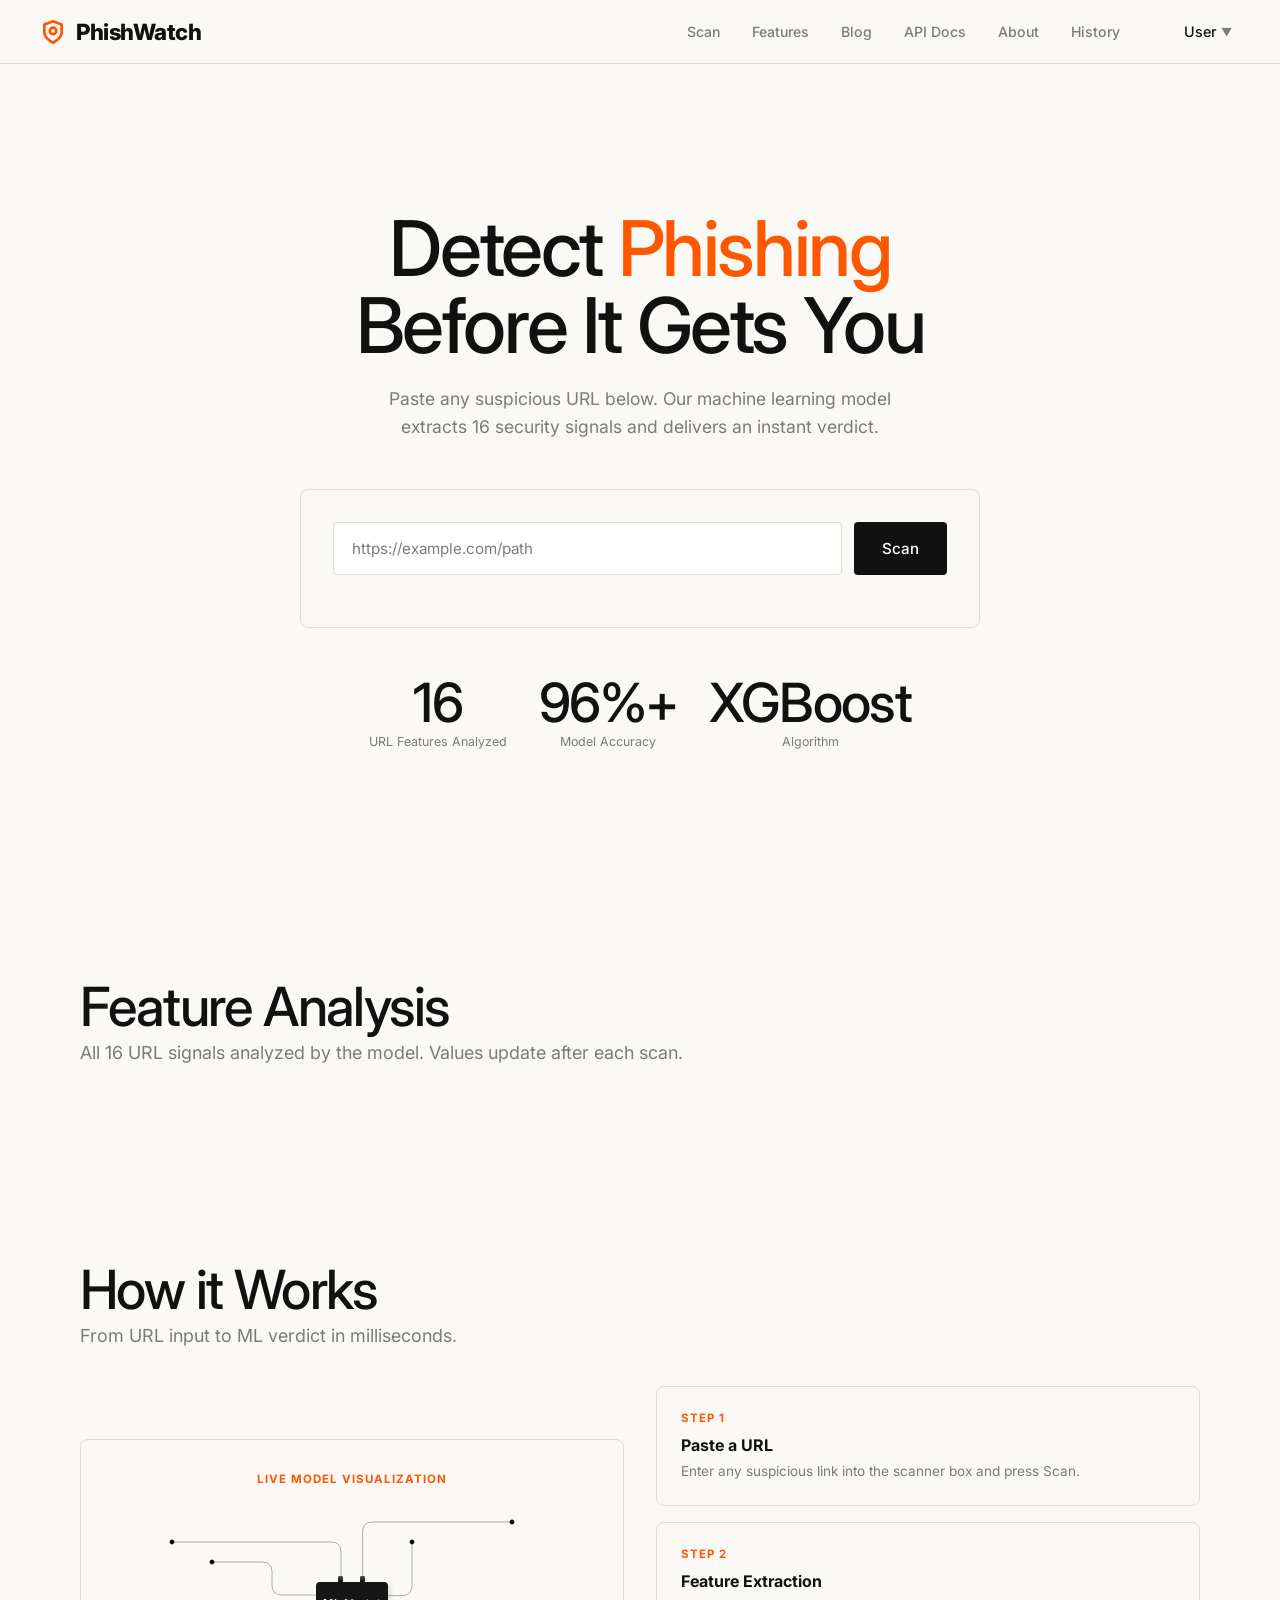
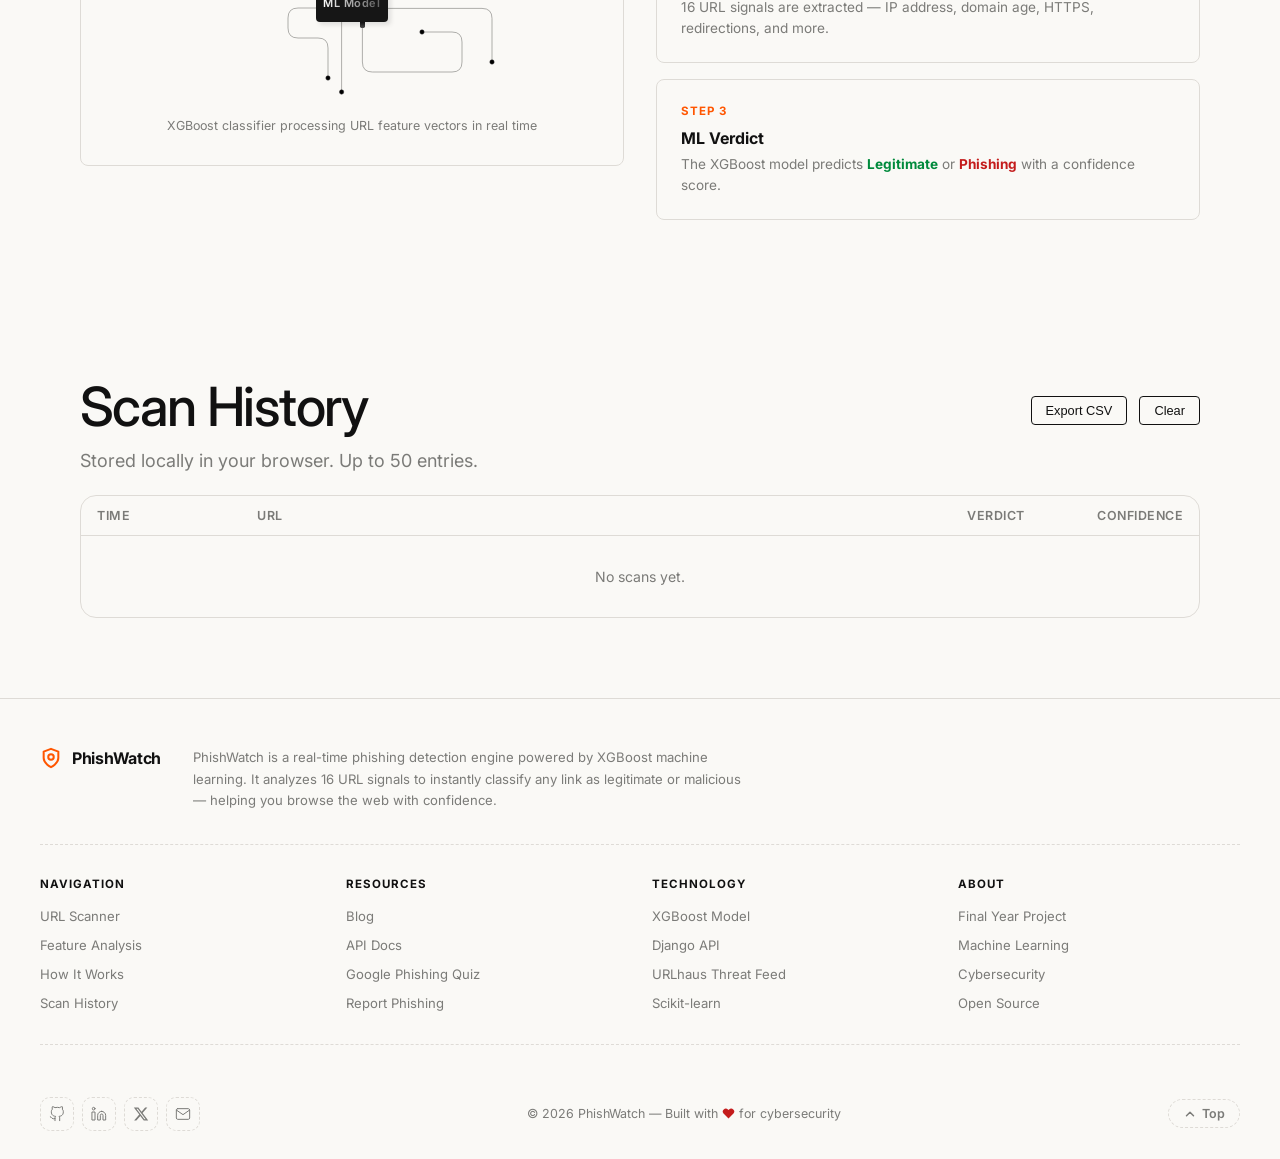
==== Project_Webapp/phisbusterv2/index.html @ c9928172 "feat: implement dynamic user profile with initials avatar" ====
<!DOCTYPE html>
<html lang="en">

<head>
  <meta charset="utf-8">
  <meta name="viewport" content="width=device-width, initial-scale=1.0">
  <title>PhishWatch — AI-Powered Phishing URL Detector</title>
  <meta name="description"
    content="PhishWatch uses XGBoost machine learning to detect phishing URLs in real time. Paste any URL and get an instant safety verdict.">
  <link rel="icon" href="images/logo.jpeg">
  <link href="assets/css/custom.css" rel="stylesheet">
  <style>
    /* Toast Container (Top Right) */
    #toast-container {
      position: fixed;
      top: 20px;
      right: 20px;
      z-index: 9999;
      display: flex;
      flex-direction: column;
      gap: 10px;
    }

    /* Toast Styling */
    .pw-toast {
      background: var(--bg-card, #121212);
      color: #fff;
      padding: 14px 20px;
      border-radius: 6px;
      font-family: 'Inter', sans-serif;
      font-size: 0.9rem;
      font-weight: 500;
      box-shadow: 0 4px 12px rgba(0, 0, 0, 0.5);
      border-left: 4px solid #fff;
      opacity: 0;
      transform: translateX(100%);
      animation: slideIn 0.3s forwards;
      display: flex;
      align-items: center;
      justify-content: space-between;
      min-width: 250px;
    }

    /* Variants */
    .pw-toast.error {
      border-left-color: #ff4757;
    }

    .pw-toast.success {
      border-left-color: #2ed573;
    }

    .pw-toast.warning {
      border-left-color: #ffa502;
    }

    /* Animations */
    @keyframes slideIn {
      to {
        opacity: 1;
        transform: translateX(0);
      }
    }

    @keyframes fadeOut {
      to {
        opacity: 0;
        transform: translateX(100%);
      }
    }
  </style>
</head>

<body>


  <!-- ── Header ──────────────────────────────────────────────────────── -->
  <header class="pw-header">
    <a href="index.html" class="pw-logo">
      <svg xmlns="http://www.w3.org/2000/svg" width="26" height="26" viewBox="0 0 24 24" fill="none"
        stroke="var(--accent-cyan)" stroke-width="2.5" stroke-linecap="round" stroke-linejoin="round"
        style="margin-right: 10px;">
        <path d="M12 22s8-4 8-10V5l-8-3-8 3v7c0 6 8 10 8 10z"></path>
        <circle cx="12" cy="11" r="3"></circle>
      </svg>
      PhishWatch
    </a>
    <nav class="pw-nav">
      <a href="#scanner">Scan</a>
      <a href="#features">Features</a>
      <a href="blogs.html">Blog</a>
      <a href="api.html">API Docs</a>
      <a href="#about">About</a>
      <a href="#history">History</a>
      <div class="pw-profile-dropdown" id="profileDropdownBtn">
        <img id="navAvatar" src="" alt="Avatar" style="display:none; width:36px; height:36px; border-radius:50%; object-fit:cover;">
        <span id="navName" style="font-weight: 500; font-size: 0.9rem; margin-left:8px; color: var(--text-primary);">User</span>
        <span style="font-size: 0.7rem; margin-left: 4px; color: var(--text-muted);">▼</span>
        <div class="pw-dropdown-menu" id="dropdownMenu">
          <a href="#" id="menuProfile">👤 Profile</a>
          <a href="#" onclick="logout()" style="color: var(--error);">🚪 Logout</a>
        </div>
      </div>
    </nav>
  </header>

  <!-- ── Hero ────────────────────────────────────────────────────────── -->
  <section class="pw-hero" id="scanner">
    <div class="pw-hero-glow"></div>

    <h1>Detect <span style="color: var(--accent-cyan);">Phishing</span><br>Before It Gets You</h1>
    <p>Paste any suspicious URL below. Our machine learning model extracts 16 security signals and delivers an instant
      verdict.</p>

    <!-- Scanner Card -->
    <div class="pw-scanner">
      <div class="pw-input-wrap">
        <input type="text" id="urlInput" class="pw-input" placeholder="https://example.com/path" autocomplete="off"
          spellcheck="false">
        <button id="scanBtn" class="pw-btn-scan" onclick="predictURL()">
          <span id="scanBtnText">Scan</span>
          <span class="pw-spinner" id="spinner"></span>
        </button>
      </div>
      <button class="pw-btn-reset" id="resetBtn" onclick="resetPage()">Scan another URL</button>

      <!-- Verdict -->
      <div class="pw-verdict-card" id="verdictCard">
        <div class="pw-verdict-header">
          <div>
            <div class="pw-verdict-label" id="verdictLabel"></div>
            <div class="pw-verdict-sub" id="verdictSub"></div>
          </div>
        </div>
        <div class="pw-conf-wrap">
          <div class="pw-conf-label">
            <span>Model Confidence</span>
            <span id="confPct">—</span>
          </div>
          <div class="pw-conf-bar">
            <div class="pw-conf-fill" id="confFill"></div>
          </div>
        </div>

        <!-- Action Buttons -->
        <div style="margin-top: 16px; display: flex; gap: 8px;">
          <button onclick="reportFalsePositive()"
            style="flex:1; padding: 10px; font-size: 0.85rem; border-radius: 4px; border: 1px solid var(--border); background: transparent; cursor: pointer; color: var(--text-primary); font-weight: 600; font-family: 'Inter', sans-serif;">Report
            False Positive</button>
        </div>
      </div>
      
      <!-- Loading / Error Cards -->
      <div class="pw-verdict-card" id="loadingCard" style="display:none; padding: 32px; text-align: center; background: var(--bg-card); border: 1px solid var(--border); border-radius: 8px;">
        <span class="pw-spinner" style="display:inline-block; border-color: var(--accent-cyan); border-bottom-color: transparent; width: 24px; height: 24px; margin-right: 12px; vertical-align: middle;"></span> 
        <span style="color: var(--text-primary); font-weight: 600; font-size: 1.1rem; vertical-align: middle;">Analyzing URL...</span>
      </div>
      <div class="pw-verdict-card" id="errorCard" style="display:none; padding: 24px; background: rgba(255, 60, 60, 0.05); border: 1px solid var(--error); border-radius: 8px; color: var(--error);">
        <h3 style="margin-top:0; font-size: 1.1rem; margin-bottom: 8px;">Error</h3>
        <div id="errorText" style="font-size: 0.95rem;"></div>
      </div>
      
      <!-- WHOIS Panel -->
      <div id="whoisSkeleton" style="display:none; padding: 24px; text-align: center; color: var(--text-muted); background: var(--bg-card); border: 1px solid var(--border); border-radius: 8px; margin-top: 16px;">
        <span class="pw-spinner" style="display:inline-block; border-color: var(--text-muted); border-bottom-color: transparent; width: 16px; height: 16px; margin-right: 8px;"></span> Loading domain intelligence...
      </div>
      <div id="whoisCard" style="display:none; margin-top: 16px; padding: 24px; background: var(--bg-card); border: 1px solid var(--border); border-radius: 8px; text-align: left;">
        <h3 style="margin-top: 0; margin-bottom: 16px; font-size: 1.1rem; color: var(--text-primary);">Domain Intelligence</h3>
        <div style="display: flex; flex-direction: column; gap: 8px; font-size: 0.9rem; color: var(--text-muted);">
          <div>🗓 Registered: <span id="whoisCreated" style="color: var(--text-primary);"></span></div>
          <div>⏳ Expires: <span id="whoisExpires" style="color: var(--text-primary);"></span></div>
          <div>🏢 Registrar: <span id="whoisRegistrar" style="color: var(--text-primary);"></span></div>
          <div>🌍 Country: <span id="whoisCountry" style="color: var(--text-primary);"></span></div>
          <div style="display: flex; align-items: center; gap: 8px;">📅 Domain Age: <span id="whoisAge" style="color: var(--text-primary);"></span> 
            <span id="whoisBadge" style="padding: 2px 6px; border-radius: 4px; font-size: 0.75rem; font-weight: 600;"></span>
          </div>
        </div>
      </div>

      <!-- Screenshot Panel -->
      <div id="screenshotSkeleton" style="display:none; padding: 24px; text-align: center; color: var(--text-muted); background: var(--bg-card); border: 1px solid var(--border); border-radius: 8px; margin-top: 16px;">
        <span class="pw-spinner" style="display:inline-block; border-color: var(--text-muted); border-bottom-color: transparent; width: 16px; height: 16px; margin-right: 8px;"></span> Loading site preview...
      </div>
      <div id="screenshotCard" style="display:none; margin-top: 16px; padding: 24px; background: var(--bg-card); border: 1px solid var(--border); border-radius: 8px; text-align: center;">
        <h3 style="margin-top: 0; margin-bottom: 16px; font-size: 1.1rem; color: var(--text-primary); text-align: left;">Site Preview (Safe Sandbox)</h3>
        <img id="screenshotImg" src="" style="max-width: 100%; border-radius: 8px; border: 1px solid var(--border); display: block; margin: 0 auto;">
        <div style="font-size: 0.75rem; color: var(--text-muted); margin-top: 12px;">⚠ Preview rendered safely. No connection was made from your browser.</div>
      </div>
    </div>

    <!-- Stats -->
    <div class="pw-stats">
      <div class="pw-stat">
        <div class="pw-stat-num">16</div>
        <div class="pw-stat-lbl">URL Features Analyzed</div>
      </div>
      <div class="pw-stat">
        <div class="pw-stat-num" id="statAcc">96%+</div>
        <div class="pw-stat-lbl">Model Accuracy</div>
      </div>
      <div class="pw-stat">
        <div class="pw-stat-num">XGBoost</div>
        <div class="pw-stat-lbl">Algorithm</div>
      </div>
    </div>
  </section>

  <!-- ── Features Grid ────────────────────────────────────────────────── -->
  <section class="pw-section" id="features">
    <div class="pw-section-title">Feature Analysis</div>
    <div class="pw-section-sub">All 16 URL signals analyzed by the model. Values update after each scan.</div>
    <div class="pw-feature-grid" id="featureGrid">
      <!-- Rendered by JS -->
    </div>
  </section>

  <!-- ── How It Works ───────────────────────────────────────────────── -->
  <section class="pw-section" id="about">
    <div class="pw-section-title">How it Works</div>
    <div class="pw-section-sub">From URL input to ML verdict in milliseconds.</div>

    <div class="pw-how-grid"
      style="margin-top: 24px; display: grid; grid-template-columns: 1fr 1fr; gap: 32px; align-items: center;">

      <!-- Left: Animated ML Model SVG -->
      <div
        style="background: var(--bg-card); border: 1px solid var(--border); border-radius: 8px; padding: 32px; display: flex; flex-direction: column; align-items: center; gap: 16px;">
        <div
          style="font-size: 0.72rem; font-weight: 700; color: var(--accent-cyan); text-transform: uppercase; letter-spacing: 1px;">
          Live Model Visualization</div>
        <svg width="100%" height="100%" viewBox="0 0 200 100" style="color: #7b7b78; max-height: 200px;">
          <!-- Paths -->
          <g stroke="currentColor" fill="none" stroke-width="0.3" stroke-dasharray="100 100" pathLength="100"
            marker-start="url(#cpu-circle-marker)">
            <path stroke-dasharray="100 100" pathLength="100" d="M 10 20 h 79.5 q 5 0 5 5 v 30">
              <animate attributeName="stroke-dashoffset" from="100" to="0" dur="1s" fill="freeze" calcMode="spline"
                keySplines="0.25,0.1,0.5,1" keyTimes="0; 1" />
            </path>
            <path stroke-dasharray="100 100" pathLength="100" d="M 180 10 h -69.7 q -5 0 -5 5 v 30">
              <animate attributeName="stroke-dashoffset" from="100" to="0" dur="1s" fill="freeze" calcMode="spline"
                keySplines="0.25,0.1,0.5,1" keyTimes="0; 1" />
            </path>
            <path d="M 130 20 v 21.8 q 0 5 -5 5 h -10" />
            <path d="M 170 80 v -21.8 q 0 -5 -5 -5 h -50" />
            <path stroke-dasharray="100 100" pathLength="100"
              d="M 135 65 h 15 q 5 0 5 5 v 10 q 0 5 -5 5 h -39.8 q -5 0 -5 -5 v -20">
              <animate attributeName="stroke-dashoffset" from="100" to="0" dur="1s" fill="freeze" calcMode="spline"
                keySplines="0.25,0.1,0.5,1" keyTimes="0; 1" />
            </path>
            <path d="M 94.8 95 v -36" />
            <path d="M 88 88 v -15 q 0 -5 -5 -5 h -10 q -5 0 -5 -5 v -5 q 0 -5 5 -5 h 14" />
            <path d="M 30 30 h 25 q 5 0 5 5 v 6.5 q 0 5 5 5 h 20" />
          </g>
          <!-- Animated light orbs on paths -->
          <g mask="url(#cpu-mask-1)">
            <circle class="cpu-architecture cpu-line-1" cx="0" cy="0" r="8" fill="url(#cpu-blue-grad)" />
          </g>
          <g mask="url(#cpu-mask-2)">
            <circle class="cpu-architecture cpu-line-2" cx="0" cy="0" r="8" fill="url(#cpu-yellow-grad)" />
          </g>
          <g mask="url(#cpu-mask-3)">
            <circle class="cpu-architecture cpu-line-3" cx="0" cy="0" r="8" fill="url(#cpu-pinkish-grad)" />
          </g>
          <g mask="url(#cpu-mask-4)">
            <circle class="cpu-architecture cpu-line-4" cx="0" cy="0" r="8" fill="url(#cpu-white-grad)" />
          </g>
          <g mask="url(#cpu-mask-5)">
            <circle class="cpu-architecture cpu-line-5" cx="0" cy="0" r="8" fill="url(#cpu-green-grad)" />
          </g>
          <g mask="url(#cpu-mask-6)">
            <circle class="cpu-architecture cpu-line-6" cx="0" cy="0" r="8" fill="url(#cpu-orange-grad)" />
          </g>
          <g mask="url(#cpu-mask-7)">
            <circle class="cpu-architecture cpu-line-7" cx="0" cy="0" r="8" fill="url(#cpu-cyan-grad)" />
          </g>
          <g mask="url(#cpu-mask-8)">
            <circle class="cpu-architecture cpu-line-8" cx="0" cy="0" r="8" fill="url(#cpu-rose-grad)" />
          </g>
          <!-- CPU Box -->
          <g>
            <g fill="url(#cpu-connection-gradient)">
              <rect x="93" y="37" width="2.5" height="5" rx="0.7" />
              <rect x="104" y="37" width="2.5" height="5" rx="0.7" />
              <rect x="116.3" y="44" width="2.5" height="5" rx="0.7" transform="rotate(90 116.25 45.5)" />
              <rect x="104" y="16" width="2.5" height="5" rx="0.7" transform="rotate(180 105.25 39.5)" />
              <rect x="80" y="-13.6" width="2.5" height="5" rx="0.7" transform="rotate(270 115.25 19.5)" />
            </g>
            <rect x="82" y="40" width="36" height="20" rx="2" fill="#181818" filter="url(#cpu-light-shadow)" />
            <text x="85.5" y="52.5" font-size="5.5" fill="url(#cpu-text-gradient)" font-weight="600"
              letter-spacing="0.05em">ML Model</text>
          </g>
          <!-- Masks -->
          <defs>
            <mask id="cpu-mask-1">
              <path d="M 10 20 h 79.5 q 5 0 5 5 v 24" stroke-width="0.5" stroke="white" />
            </mask>
            <mask id="cpu-mask-2">
              <path d="M 180 10 h -69.7 q -5 0 -5 5 v 24" stroke-width="0.5" stroke="white" />
            </mask>
            <mask id="cpu-mask-3">
              <path d="M 130 20 v 21.8 q 0 5 -5 5 h -10" stroke-width="0.5" stroke="white" />
            </mask>
            <mask id="cpu-mask-4">
              <path d="M 170 80 v -21.8 q 0 -5 -5 -5 h -50" stroke-width="0.5" stroke="white" />
            </mask>
            <mask id="cpu-mask-5">
              <path d="M 135 65 h 15 q 5 0 5 5 v 10 q 0 5 -5 5 h -39.8 q -5 0 -5 -5 v -20" stroke-width="0.5"
                stroke="white" />
            </mask>
            <mask id="cpu-mask-6">
              <path d="M 94.8 95 v -36" stroke-width="0.5" stroke="white" />
            </mask>
            <mask id="cpu-mask-7">
              <path d="M 88 88 v -15 q 0 -5 -5 -5 h -10 q -5 0 -5 -5 v -5 q 0 -5 5 -5 h 14" stroke-width="0.5"
                stroke="white" />
            </mask>
            <mask id="cpu-mask-8">
              <path d="M 30 30 h 25 q 5 0 5 5 v 6.5 q 0 5 5 5 h 20" stroke-width="0.5" stroke="white" />
            </mask>
            <radialGradient id="cpu-blue-grad" fx="1">
              <stop offset="0%" stop-color="#00E8ED" />
              <stop offset="50%" stop-color="#08F" />
              <stop offset="100%" stop-color="transparent" />
            </radialGradient>
            <radialGradient id="cpu-yellow-grad" fx="1">
              <stop offset="0%" stop-color="#FFD800" />
              <stop offset="50%" stop-color="#FFD800" />
              <stop offset="100%" stop-color="transparent" />
            </radialGradient>
            <radialGradient id="cpu-pinkish-grad" fx="1">
              <stop offset="0%" stop-color="#830CD1" />
              <stop offset="50%" stop-color="#FF008B" />
              <stop offset="100%" stop-color="transparent" />
            </radialGradient>
            <radialGradient id="cpu-white-grad" fx="1">
              <stop offset="0%" stop-color="white" />
              <stop offset="100%" stop-color="transparent" />
            </radialGradient>
            <radialGradient id="cpu-green-grad" fx="1">
              <stop offset="0%" stop-color="#22c55e" />
              <stop offset="100%" stop-color="transparent" />
            </radialGradient>
            <radialGradient id="cpu-orange-grad" fx="1">
              <stop offset="0%" stop-color="#f97316" />
              <stop offset="100%" stop-color="transparent" />
            </radialGradient>
            <radialGradient id="cpu-cyan-grad" fx="1">
              <stop offset="0%" stop-color="#06b6d4" />
              <stop offset="100%" stop-color="transparent" />
            </radialGradient>
            <radialGradient id="cpu-rose-grad" fx="1">
              <stop offset="0%" stop-color="#f43f5e" />
              <stop offset="100%" stop-color="transparent" />
            </radialGradient>
            <filter id="cpu-light-shadow" x="-50%" y="-50%" width="200%" height="200%">
              <feDropShadow dx="1.5" dy="1.5" stdDeviation="1" flood-color="black" flood-opacity="0.1" />
            </filter>
            <marker id="cpu-circle-marker" viewBox="0 0 10 10" refX="5" refY="5" markerWidth="18" markerHeight="18">
              <circle cx="5" cy="5" r="2" fill="black" stroke="#232323" stroke-width="0.5">
                <animate attributeName="r" values="0; 3; 2" dur="0.5s" />
              </circle>
            </marker>
            <linearGradient id="cpu-connection-gradient" x1="0" y1="0" x2="0" y2="1">
              <stop offset="0%" stop-color="#4F4F4F" />
              <stop offset="60%" stop-color="#121214" />
            </linearGradient>
            <linearGradient id="cpu-text-gradient" x1="0" y1="0" x2="1" y2="0">
              <stop offset="0%" stop-color="#666666">
                <animate attributeName="offset" values="-2; -1; 0" dur="5s" repeatCount="indefinite" calcMode="spline"
                  keyTimes="0; 0.5; 1" keySplines="0.4 0 0.2 1; 0.4 0 0.2 1" />
              </stop>
              <stop offset="25%" stop-color="white">
                <animate attributeName="offset" values="-1; 0; 1" dur="5s" repeatCount="indefinite" calcMode="spline"
                  keyTimes="0; 0.5; 1" keySplines="0.4 0 0.2 1; 0.4 0 0.2 1" />
              </stop>
              <stop offset="50%" stop-color="#666666">
                <animate attributeName="offset" values="0; 1; 2;" dur="5s" repeatCount="indefinite" calcMode="spline"
                  keyTimes="0; 0.5; 1" keySplines="0.4 0 0.2 1; 0.4 0 0.2 1" />
              </stop>
            </linearGradient>
          </defs>
        </svg>
        <div style="font-size: 0.78rem; color: var(--text-muted); text-align: center;">XGBoost classifier processing URL
          feature vectors in real time</div>
      </div>

      <!-- Right: 3-step cards -->
      <div style="display: flex; flex-direction: column; gap: 16px;">
        <div style="background: var(--bg-card); border: 1px solid var(--border); border-radius: 8px; padding: 24px;">
          <div
            style="font-size: 0.72rem; font-weight: 700; color: var(--accent-cyan); text-transform: uppercase; letter-spacing: 1px; margin-bottom: 10px;">
            Step 1</div>
          <div style="font-size: 1rem; font-weight: 700; color: var(--text-primary); margin-bottom: 6px;">Paste a URL
          </div>
          <div style="font-size: 0.85rem; color: var(--text-muted); line-height: 1.5;">Enter any suspicious link into
            the scanner box and press Scan.</div>
        </div>
        <div style="background: var(--bg-card); border: 1px solid var(--border); border-radius: 8px; padding: 24px;">
          <div
            style="font-size: 0.72rem; font-weight: 700; color: var(--accent-cyan); text-transform: uppercase; letter-spacing: 1px; margin-bottom: 10px;">
            Step 2</div>
          <div style="font-size: 1rem; font-weight: 700; color: var(--text-primary); margin-bottom: 6px;">Feature
            Extraction</div>
          <div style="font-size: 0.85rem; color: var(--text-muted); line-height: 1.5;">16 URL signals are extracted — IP
            address, domain age, HTTPS, redirections, and more.</div>
        </div>
        <div style="background: var(--bg-card); border: 1px solid var(--border); border-radius: 8px; padding: 24px;">
          <div
            style="font-size: 0.72rem; font-weight: 700; color: var(--accent-cyan); text-transform: uppercase; letter-spacing: 1px; margin-bottom: 10px;">
            Step 3</div>
          <div style="font-size: 1rem; font-weight: 700; color: var(--text-primary); margin-bottom: 6px;">ML Verdict
          </div>
          <div style="font-size: 0.85rem; color: var(--text-muted); line-height: 1.5;">The XGBoost model predicts
            <strong style="color:var(--accent-green)">Legitimate</strong> or <strong
              style="color:var(--accent-red)">Phishing</strong> with a confidence score.
          </div>
        </div>
      </div>

    </div>
  </section>

  <script>
    // ── Live Platform Stats ─────────────────────────────────────────────
    async function fetchPlatformStats() {
      // Fetch today's threat count from URLhaus
      try {
        const apiUrl = "https://urlhaus-api.abuse.ch/v1/urls/recent/";
        const proxy = "https://api.allorigins.win/get?url=" + encodeURIComponent(apiUrl);
        const res = await fetch(proxy);
        const wrapped = await res.json();
        const data = JSON.parse(wrapped.contents);
        if (data.query_status === "ok" && data.urls) {
          // Count URLs added today
          const today = new Date().toISOString().slice(0, 10);
          const todayCount = data.urls.filter(u => u.date_added && u.date_added.startsWith(today)).length;
          document.getElementById("statThreatsToday").textContent = todayCount > 0 ? todayCount + "+" : data.urls.length + "+";
        }
      } catch (e) {
        document.getElementById("statThreatsToday").textContent = "2,400+";
      }
    }

    document.addEventListener("DOMContentLoaded", fetchPlatformStats);
  </script>

  <!-- ── History ────────────────────────────────────────────────────── -->
  <section class="pw-section" id="history">
    <div style="display:flex;align-items:center;justify-content:space-between;margin-bottom:8px;">
      <div class="pw-section-title">Scan History</div>
      <div>
        <button class="pw-btn-sm" onclick="exportHistoryCSV()" style="margin-right: 8px;">Export CSV</button>
        <button class="pw-btn-sm" onclick="clearHistory()">Clear</button>
      </div>
    </div>
    <div class="pw-section-sub" style="margin-bottom:24px;">Stored locally in your browser. Up to 50 entries.</div>
    <div style="background:var(--bg-card);border:1px solid var(--border);border-radius:16px;overflow:hidden;">
      <table class="pw-history-table">
        <thead>
          <tr>
            <th style="width:160px">Time</th>
            <th>URL</th>
            <th style="width:130px">Verdict</th>
            <th style="width:100px">Confidence</th>
          </tr>
        </thead>
        <tbody id="historyRows">
          <tr>
            <td colspan="4" style="text-align:center;color:var(--text-muted);padding:32px">No scans yet.</td>
          </tr>
        </tbody>
      </table>
    </div>
  </section>

  <!-- ── Footer ──────────────────────────────────────────────────────── -->
  <footer class="pw-footer-rich">

    <!-- Top: Brand + Description -->
    <div class="pw-footer-top">
      <div class="pw-footer-brand">
        <svg xmlns="http://www.w3.org/2000/svg" width="22" height="22" viewBox="0 0 24 24" fill="none"
          stroke="var(--accent-cyan)" stroke-width="2.2" stroke-linecap="round" stroke-linejoin="round">
          <path d="M12 22s8-4 8-10V5l-8-3-8 3v7c0 6 8 10 8 10z"></path>
          <circle cx="12" cy="11" r="3"></circle>
        </svg>
        <span class="pw-footer-brand-name">PhishWatch</span>
      </div>
      <p class="pw-footer-desc">
        PhishWatch is a real-time phishing detection engine powered by XGBoost machine learning. It analyzes 16 URL
        signals to instantly classify any link as legitimate or malicious — helping you browse the web with confidence.
      </p>
    </div>

    <div class="pw-footer-divider"></div>

    <!-- Middle: Nav Columns -->
    <div class="pw-footer-nav-grid">
      <div>
        <div class="pw-footer-col-title">Navigation</div>
        <ul class="pw-footer-links">
          <li><a href="#scanner">URL Scanner</a></li>
          <li><a href="#features">Feature Analysis</a></li>
          <li><a href="#about">How It Works</a></li>
          <li><a href="#history">Scan History</a></li>
        </ul>
      </div>
      <div>
        <div class="pw-footer-col-title">Resources</div>
        <ul class="pw-footer-links">
          <li><a href="blogs.html">Blog</a></li>
          <li><a href="api.html">API Docs</a></li>
          <li><a href="https://phishingquiz.withgoogle.com/" target="_blank">Google Phishing Quiz</a></li>
          <li><a href="https://safebrowsing.google.com/safebrowsing/report_phish/" target="_blank">Report Phishing</a>
          </li>
        </ul>
      </div>
      <div>
        <div class="pw-footer-col-title">Technology</div>
        <ul class="pw-footer-links">
          <li><a href="https://xgboost.readthedocs.io/" target="_blank">XGBoost Model</a></li>
          <li><a href="https://www.djangoproject.com/" target="_blank">Django API</a></li>
          <li><a href="https://urlhaus.abuse.ch/" target="_blank">URLhaus Threat Feed</a></li>
          <li><a href="https://scikit-learn.org/" target="_blank">Scikit-learn</a></li>
        </ul>
      </div>
      <div>
        <div class="pw-footer-col-title">About</div>
        <ul class="pw-footer-links">
          <li><a href="#">Final Year Project</a></li>
          <li><a href="#">Machine Learning</a></li>
          <li><a href="#">Cybersecurity</a></li>
          <li><a href="#">Open Source</a></li>
        </ul>
      </div>
    </div>

    <div class="pw-footer-divider"></div>

    <!-- Bottom: Social + Back to Top + Copyright -->
    <div class="pw-footer-bottom">

      <!-- Social Links -->
      <div class="pw-footer-socials">
        <a href="https://github.com/" target="_blank" class="pw-footer-social-link" aria-label="GitHub">
          <svg width="16" height="16" viewBox="0 0 24 24" fill="none" stroke="currentColor" stroke-width="1.5"
            stroke-linecap="round" stroke-linejoin="round">
            <path
              d="M9 19c-5 1.5-5-2.5-7-3m14 6v-3.87a3.37 3.37 0 0 0-.94-2.61c3.14-.35 6.44-1.54 6.44-7A5.44 5.44 0 0 0 20 4.77 5.07 5.07 0 0 0 19.91 1S18.73.65 16 2.48a13.38 13.38 0 0 0-7 0C6.27.65 5.09 1 5.09 1A5.07 5.07 0 0 0 5 4.77a5.44 5.44 0 0 0-1.5 3.78c0 5.42 3.3 6.61 6.44 7A3.37 3.37 0 0 0 9 18.13V22">
            </path>
          </svg>
        </a>
        <a href="https://linkedin.com/" target="_blank" class="pw-footer-social-link" aria-label="LinkedIn">
          <svg width="16" height="16" viewBox="0 0 24 24" fill="none" stroke="currentColor" stroke-width="1.5"
            stroke-linecap="round" stroke-linejoin="round">
            <path d="M16 8a6 6 0 0 1 6 6v7h-4v-7a2 2 0 0 0-2-2 2 2 0 0 0-2 2v7h-4v-7a6 6 0 0 1 6-6z"></path>
            <rect x="2" y="9" width="4" height="12"></rect>
            <circle cx="4" cy="4" r="2"></circle>
          </svg>
        </a>
        <a href="https://twitter.com/" target="_blank" class="pw-footer-social-link" aria-label="Twitter/X">
          <svg width="16" height="16" viewBox="0 0 24 24" fill="currentColor">
            <path
              d="M18.244 2.25h3.308l-7.227 8.26 8.502 11.24H16.17l-5.214-6.817L4.99 21.75H1.68l7.73-8.835L1.254 2.25H8.08l4.713 6.231zm-1.161 17.52h1.833L7.084 4.126H5.117z" />
          </svg>
        </a>
        <a href="mailto:contact@phishwatch.io" class="pw-footer-social-link" aria-label="Email">
          <svg width="16" height="16" viewBox="0 0 24 24" fill="none" stroke="currentColor" stroke-width="1.5"
            stroke-linecap="round" stroke-linejoin="round">
            <path d="M4 4h16c1.1 0 2 .9 2 2v12c0 1.1-.9 2-2 2H4c-1.1 0-2-.9-2-2V6c0-1.1.9-2 2-2z"></path>
            <polyline points="22,6 12,13 2,6"></polyline>
          </svg>
        </a>
      </div>

      <!-- Copyright -->
      <div class="pw-footer-copy">
        &copy; <span id="footerYear"></span> PhishWatch &mdash; Built with
        <svg width="13" height="13" viewBox="0 0 24 24" fill="var(--accent-red)" stroke="none"
          style="display:inline;vertical-align:-2px;animation:pulse 1.5s infinite;">
          <path
            d="M20.84 4.61a5.5 5.5 0 0 0-7.78 0L12 5.67l-1.06-1.06a5.5 5.5 0 0 0-7.78 7.78l1.06 1.06L12 21.23l7.78-7.78 1.06-1.06a5.5 5.5 0 0 0 0-7.78z">
          </path>
        </svg>
        for cybersecurity
      </div>

      <!-- Back to Top -->
      <button class="pw-footer-top-btn" onclick="window.scrollTo({top:0,behavior:'smooth'})" aria-label="Back to top">
        <svg width="14" height="14" viewBox="0 0 24 24" fill="none" stroke="currentColor" stroke-width="2.5"
          stroke-linecap="round" stroke-linejoin="round">
          <polyline points="18 15 12 9 6 15"></polyline>
        </svg>
        Top
      </button>

    </div>
  </footer>

  <!-- ── Profile Modal ──────────────────────────────────────────────────────── -->
  <div class="pw-profile-modal-overlay" id="profileModal">
    <div class="pw-profile-modal">
      <button class="pw-modal-close" id="closeProfileModal">✕</button>
      <div class="pw-profile-header">
        <img id="modalAvatar" src="" alt="Avatar">
        <h2 id="modalName">Full Name</h2>
        <p id="modalEmail">user@example.com</p>
      </div>
      <div class="pw-profile-details">
        <div class="pw-profile-stat">
          <span class="pw-stat-label">Joined</span>
          <span class="pw-stat-value" id="modalJoined">...</span>
        </div>
        <div class="pw-profile-stat">
          <span class="pw-stat-label">Total Scans</span>
          <span class="pw-stat-value" id="modalScans">0</span>
        </div>
      </div>
    </div>
  </div>

  <script>document.getElementById("footerYear").textContent = new Date().getFullYear();</script>


  <script type="module">
    import { initializeApp } from "https://www.gstatic.com/firebasejs/10.9.0/firebase-app.js";
    import { getAuth, onAuthStateChanged, signOut } from "https://www.gstatic.com/firebasejs/10.9.0/firebase-auth.js";

    const firebaseConfig = {
      apiKey: "AIzaSyAZvDCJjvDmA7ueN56C2uBlDfvUdWPQpas",
      authDomain: "phishing-detector-e7eef.firebaseapp.com",
      projectId: "phishing-detector-e7eef",
      storageBucket: "phishing-detector-e7eef.firebasestorage.app",
      messagingSenderId: "205583296703",
      appId: "1:205583296703:web:fed57c2c71fa36ffc83e0a",
      measurementId: "G-Y5L4F8DZCF"
    };

    const app = initializeApp(firebaseConfig);
    const auth = getAuth(app);

    // Generate avatar helper
    window.generateAvatar = function(name, size) {
      if (!name) name = "User";
      const parts = name.trim().split(/\s+/);
      let initials = parts[0].charAt(0).toUpperCase();
      if (parts.length > 1) {
        initials += parts[parts.length - 1].charAt(0).toUpperCase();
      } else if (parts[0].length > 1) {
        initials += parts[0].charAt(1).toUpperCase();
      }
      const canvas = document.createElement("canvas");
      canvas.width = size;
      canvas.height = size;
      const ctx = canvas.getContext("2d");
      
      const colors = ["#ff5600", "#008a3c", "#3b82f6", "#8b5cf6", "#ec4899", "#14b8a6"];
      let hash = 0;
      for (let i = 0; i < name.length; i++) hash = name.charCodeAt(i) + ((hash << 5) - hash);
      const color = colors[Math.abs(hash) % colors.length];

      ctx.fillStyle = color;
      ctx.beginPath();
      ctx.arc(size/2, size/2, size/2, 0, Math.PI * 2);
      ctx.fill();

      ctx.fillStyle = "#ffffff";
      ctx.font = `bold ${Math.round(size * 0.4)}px Inter, sans-serif`;
      ctx.textAlign = "center";
      ctx.textBaseline = "middle";
      ctx.fillText(initials, size/2, size/2 + 1);

      return canvas.toDataURL("image/png");
    };

    // UI Toggles
    const dropdownBtn = document.getElementById("profileDropdownBtn");
    const dropdownMenu = document.getElementById("dropdownMenu");
    const profileModal = document.getElementById("profileModal");
    const closeProfileModal = document.getElementById("closeProfileModal");
    const menuProfile = document.getElementById("menuProfile");

    if(dropdownBtn) {
      dropdownBtn.addEventListener("click", (e) => {
        e.stopPropagation();
        dropdownMenu.classList.toggle("show");
      });
    }

    document.addEventListener("click", (e) => {
      if (dropdownMenu && dropdownMenu.classList.contains("show")) {
        dropdownMenu.classList.remove("show");
      }
    });

    if(menuProfile) {
      menuProfile.addEventListener("click", (e) => {
        e.preventDefault();
        profileModal.classList.add("show");
      });
    }

    if(closeProfileModal) {
      closeProfileModal.addEventListener("click", () => {
        profileModal.classList.remove("show");
      });
    }

    // Redirect to login if not authenticated
    onAuthStateChanged(auth, (user) => {
      if (!user) {
        window.location.href = "login.html";
      } else {
        window.renderHistory && window.renderHistory();
        
        // Populate profile
        const displayName = user.displayName || user.email.split('@')[0] || "User";
        const email = user.email || "No email available";
        const photoURL = user.photoURL || window.generateAvatar(displayName, 100);
        const navPhotoURL = user.photoURL || window.generateAvatar(displayName, 36);

        document.getElementById("navName").textContent = displayName;
        const navAvatar = document.getElementById("navAvatar");
        navAvatar.src = navPhotoURL;
        navAvatar.style.display = "block";

        document.getElementById("modalName").textContent = displayName;
        document.getElementById("modalEmail").textContent = email;
        document.getElementById("modalAvatar").src = photoURL;
        
        // Joined Date
        if (user.metadata && user.metadata.creationTime) {
          const joinedDate = new Date(user.metadata.creationTime).toLocaleDateString(undefined, {
            year: 'numeric', month: 'short', day: 'numeric'
          });
          document.getElementById("modalJoined").textContent = joinedDate;
        }

        // Get total scans
        const historyKey = getHistoryKey();
        const stored = localStorage.getItem(historyKey);
        let scanCount = 0;
        if (stored) {
          try {
             const h = JSON.parse(stored);
             scanCount = h.length;
          } catch(e) {}
        }
        document.getElementById("modalScans").textContent = scanCount;
      }
    });

    window.logout = async function () {
      try {
        await signOut(auth);
      } catch (error) {
        showToast("Error signing out", "error");
      }
    };

    // ── Constants ──────────────────────────────────────────────────────────────
    const API_BASE = window.location.hostname === 'localhost' || 
                     window.location.hostname === '127.0.0.1'
      ? 'http://127.0.0.1:8000'
      : 'https://phishwatch-api.onrender.com';

    function getHistoryKey() {
      const uid = auth.currentUser ? auth.currentUser.uid : "guest";
      return `phishwatch_v2_history_${uid}`;
    }
    const FEATURE_META = [
      { key: "Have_IP", label: "Have IP", desc: "IP address in URL", detail: "Phishers often use raw IP addresses instead of readable domains to hide their identity." },
      { key: "Have_At", label: "Have @", desc: "@ symbol present", detail: "The @ symbol ignores everything before it in a URL, which phishers use to trick users into ignoring the real destination." },
      { key: "URL_Length", label: "URL Length", desc: "URL length ≥54 chars", detail: "Extremely long URLs are used to hide the suspicious domain name from being fully visible in the address bar." },
      { key: "URL_Depth", label: "URL Depth", desc: "Path depth (sub-folders)", detail: "Legitimate domains generally keep their path structure shallow. Phishing pages are often nested deep inside compromised sites." },
      { key: "Redirection", label: "Redirection", desc: "Double slash redirect", detail: "The presence of '//' deep within the URL path often indicates an open redirect vulnerability being exploited to bounce users." },
      { key: "https_Domain", label: "No HTTPS", desc: "Missing HTTPS scheme", detail: "Most legitimate sites use HTTPS encryption. Lack of HTTPS or putting 'https' manually in the domain name is suspicious." },
      { key: "TinyURL", label: "TinyURL", desc: "URL shortening service", detail: "URL shorteners like bit.ly hide the true destination link, a technique heavily abused by scammers." },
      { key: "Prefix/Suffix", label: "Prefix/Suffix", desc: "Hyphen in domain", detail: "Phishers often add prefixes or suffixes separated by hyphens (e.g., secure-login-paypal.com) to look legitimate." },
      { key: "DNS_Record", label: "No DNS", desc: "Missing DNS record", detail: "Checks if the domain is registered and active in the global Domain Name System. Phishing domains are often unregistered quickly." },
      { key: "Web_Traffic", label: "Low Traffic", desc: "Not in Alexa top-100K", detail: "Legitimate corporate sites have high web traffic. Very low or zero traffic suggests a newly created scam page." },
      { key: "Domain_Age", label: "Young Domain", desc: "Domain age < 6 months", detail: "Domains registered recently (under 6 months ago) are highly suspicious, as phishing domains are short-lived." },
      { key: "Domain_End", label: "Expiring Soon", desc: "Expires within 6 months", detail: "Phishers usually pay for the shortest possible domain registration time (usually 1 year)." },
      { key: "iFrame", label: "iFrame", desc: "Uses invisible iFrame", detail: "iFrames allow attackers to invisibly load a legitimate site in the background or overlay a fake login box on top." },
      { key: "Mouse_Over", label: "MouseOver", desc: "Fake URL on hover", detail: "Attackers use JavaScript to change the link preview shown in the bottom corner of your browser when you hover over a button." },
      { key: "Right_Click", label: "Right Click", desc: "Right-click disabled", detail: "Phishing sites often disable right-clicking to prevent users from inspecting the page source code or downloading fake logos." },
      { key: "Web_Forwards", label: "Forwarding", desc: "Excessive redirects", detail: "A high number of automated redirects is used to bounce malware scanners and obscure the final phishing page." },
    ];

    // ── Init feature grid ──────────────────────────────────────────────────────
    window.initFeatureGrid = function () {
      const grid = document.getElementById("featureGrid");
      grid.innerHTML = FEATURE_META.map(f => `
    <div class="pw-feat-card" id="fc_${f.key.replace("/", "_")}" style="cursor: pointer;" onclick="toggleFeatureDetail(this)">
      <div class="pw-feat-name">${f.label}</div>
      <div class="pw-feat-desc" style="font-size:0.75rem;color:var(--text-muted);margin-bottom:8px">${f.desc}</div>
      <div class="pw-feat-val" id="fv_${f.key.replace("/", "_")}">—</div>
      <div class="pw-feat-detail" style="display:none; font-size:0.8rem; color:var(--text-primary); margin-top:12px; padding-top:12px; border-top:1px solid var(--border); line-height:1.4;">${f.detail}</div>
    </div>
  `).join("");
    }

    window.toggleFeatureDetail = function (card) {
      const detail = card.querySelector('.pw-feat-detail');
      if (detail.style.display === 'none') {
        detail.style.display = 'block';
      } else {
        detail.style.display = 'none';
      }
    }

    function updateFeatureGrid(features) {
      FEATURE_META.forEach(f => {
        const safeKey = f.key.replace("/", "_");
        const val = features[f.key];
        const el = document.getElementById(`fv_${safeKey}`);
        const card = document.getElementById(`fc_${safeKey}`);
        if (!el) return;

        let isPhishing = false;
        if (f.key === "URL_Length" || f.key === "Right_Click") {
          isPhishing = val === 0;
        } else if (f.key === "URL_Depth") {
          isPhishing = val > 4;
        } else {
          isPhishing = val === 1;
        }

        el.textContent = isPhishing ? "⚠ Flagged" : "✓ OK";
        if (f.key === "URL_Depth") {
          el.textContent += ` (${val})`;
        }

        el.className = "pw-feat-val " + (isPhishing ? "phish" : "legit");
        card.style.borderColor = isPhishing ? "rgba(255,71,87,0.35)" : "rgba(0,255,136,0.2)";
      });
    }

    // ── History helpers ────────────────────────────────────────────────────────
    function getHistory() { try { return JSON.parse(localStorage.getItem(getHistoryKey()) || "[]"); } catch { return []; } }
    function saveHistory(h) { localStorage.setItem(getHistoryKey(), JSON.stringify(h.slice(0, 50))); }

    window.renderHistory = function () {
      const rows = document.getElementById("historyRows");
      const items = getHistory();

      const statEl = document.getElementById("statSessionScans");
      if (statEl) statEl.textContent = items.length;

      if (!items.length) {
        rows.innerHTML = `<tr><td colspan="4" style="text-align:center;color:var(--text-muted);padding:32px">No scans yet.</td></tr>`;
        return;
      }
      rows.innerHTML = items.map(it => {
        const cls = it.verdict === "Safe" ? "safe" : it.verdict === "Phishing" ? "phishing" : "unknown";
        return `
      <tr>
        <td style="color:var(--text-muted);font-size:0.8rem">${new Date(it.ts).toLocaleString()}</td>
        <td style="font-family:'JetBrains Mono',monospace;font-size:0.8rem">${it.url}</td>
        <td><span class="pw-hist-badge ${cls}">${it.verdict}</span></td>
        <td class="pw-conf-pct">${it.conf !== null ? it.conf + "%" : "—"}</td>
      </tr>`;
      }).join("");
    }

    function addHistory(item) {
      const h = getHistory();
      h.unshift(item);
      saveHistory(h);
      window.renderHistory();
    }

    window.clearHistory = function () {
      localStorage.removeItem(getHistoryKey());
      window.renderHistory();
    }

    // Export History to CSV
    window.exportHistoryCSV = function () {
      let history = getHistory();
      if (history.length === 0) {
        showToast("No history available to export.", "warning");
        return;
      }

      let csvContent = "data:text/csv;charset=utf-8,Time,URL,Verdict,Confidence\n";
      history.forEach(row => {
        let verdict = row.verdict;
        // Escape quotes in URL just in case
        let safeUrl = row.url.replace(/"/g, '""');
        csvContent += `"${new Date(row.ts).toLocaleString()}","${safeUrl}","${verdict}","${row.conf}%"\n`;
      });

      let encodedUri = encodeURI(csvContent);
      let link = document.createElement("a");
      link.setAttribute("href", encodedUri);
      link.setAttribute("download", "phishwatch_scan_history.csv");
      document.body.appendChild(link);
      link.click();
      document.body.removeChild(link);
    }

    // ── Initialization ────────────────────────────────────────────────────────────────
    window.predictURL = async function () {
      let url = document.getElementById("urlInput").value.trim();
      if (!url) { showToast("Please enter a URL.", "warning"); return; }
      if (!/^https?:\/\/.+/i.test(url)) {
        url = "http://" + url;
        document.getElementById("urlInput").value = url;
      }

      // UI loading state
      document.getElementById("scanBtn").disabled = true;
      document.getElementById("scanBtnText").style.display = "none";
      document.getElementById("spinner").style.display = "inline-block";
      document.getElementById("verdictCard").style.display = "none";
      document.getElementById("errorCard").style.display = "none";
      document.getElementById("whoisCard").style.display = "none";
      document.getElementById("screenshotCard").style.display = "none";
      document.getElementById("loadingCard").style.display = "block";

      try {
        const user = auth.currentUser;
        if (!user) throw new Error("You must be logged in to scan.");

        const token = await user.getIdToken();

        const response = await fetch(`${API_BASE}/predict/`, {
          method: "POST",
          headers: {
            "Content-Type": "application/json",
            "Accept": "application/json",
            "Authorization": `Bearer ${token}`
          },
          body: JSON.stringify({ url })
        });

        const data = await response.json();

        document.getElementById("loadingCard").style.display = "none";
        document.getElementById("scanBtn").disabled = false;
        document.getElementById("scanBtnText").style.display = "inline";
        document.getElementById("spinner").style.display = "none";

        if (!data.success) {
          document.getElementById("errorCard").style.display = "block";
          document.getElementById("errorText").textContent = data.error || "Unknown error occurred.";
          return;
        }

        const verdict = data.ml_verdict === "Legitimate" ? "Safe" : data.ml_verdict;
        const confidence = data.confidence;
        const cls = verdict === "Safe" ? "safe" : verdict === "Phishing" ? "phishing" : "unknown";

        // Verdict card
        const card = document.getElementById("verdictCard");
        card.className = `pw-verdict-card ${cls}`;
        card.style.display = "block";
        const lbl = document.getElementById("verdictLabel");
        lbl.textContent = verdict;
        lbl.className = `pw-verdict-label ${cls}`;
        document.getElementById("verdictSub").textContent =
          `XGBoost model verdict · Domain: ${data.domain || "—"}`;

        // Confidence bar
        const pct = confidence !== null ? confidence : 0;
        document.getElementById("confPct").textContent = confidence !== null ? confidence + "%" : "—";
        const fill = document.getElementById("confFill");
        fill.className = `pw-conf-fill ${cls}`;
        setTimeout(() => { fill.style.width = pct + "%"; }, 50);

        // Feature grid
        if (data.features) updateFeatureGrid(data.features);

        // History
        addHistory({ url, verdict, conf: confidence, ts: Date.now() });

        // Show reset
        document.getElementById("resetBtn").style.display = "block";

        fetchWhoisAndScreenshot(url, token);

      } catch (err) {
        document.getElementById("loadingCard").style.display = "none";
        document.getElementById("errorCard").style.display = "block";
        document.getElementById("errorText").textContent = "Server unreachable. Please check your connection and try again.";
      } finally {
        document.getElementById("scanBtn").disabled = false;
        document.getElementById("scanBtnText").style.display = "inline";
        document.getElementById("spinner").style.display = "none";
      }
    }

    window.resetPage = function () {
      document.getElementById("urlInput").value = "";
      document.getElementById("verdictCard").style.display = "none";
      document.getElementById("errorCard").style.display = "none";
      document.getElementById("loadingCard").style.display = "none";
      document.getElementById("whoisCard").style.display = "none";
      document.getElementById("screenshotCard").style.display = "none";
      document.getElementById("whoisSkeleton").style.display = "none";
      document.getElementById("screenshotSkeleton").style.display = "none";
      document.getElementById("resetBtn").style.display = "none";
      document.getElementById("confFill").style.width = "0%";
      window.initFeatureGrid();
    }

    async function fetchWhoisAndScreenshot(url, token) {
      document.getElementById("whoisSkeleton").style.display = "block";
      document.getElementById("whoisCard").style.display = "none";
      document.getElementById("screenshotSkeleton").style.display = "block";
      document.getElementById("screenshotCard").style.display = "none";

      const headers = {
        "Content-Type": "application/json",
        "Accept": "application/json",
        "Authorization": `Bearer ${token}`
      };

      const whoisPromise = fetch(`${API_BASE}/whois/`, {
        method: "POST", headers, body: JSON.stringify({ url })
      }).then(r => r.json()).catch(() => ({ success: false }));

      const screenshotPromise = fetch(`${API_BASE}/screenshot/`, {
        method: "POST", headers, body: JSON.stringify({ url })
      }).then(r => r.json()).catch(() => ({ success: false }));

      const [whoisData, screenshotData] = await Promise.all([whoisPromise, screenshotPromise]);

      // WHOIS rendering
      document.getElementById("whoisSkeleton").style.display = "none";
      const whoisCard = document.getElementById("whoisCard");
      whoisCard.style.display = "block";
      if (whoisData.success) {
        whoisCard.innerHTML = `
        <h3 style="margin-top: 0; margin-bottom: 16px; font-size: 1.1rem; color: var(--text-primary);">Domain Intelligence</h3>
        <div style="display: flex; flex-direction: column; gap: 8px; font-size: 0.9rem; color: var(--text-muted);">
          <div>🗓 Registered: <span style="color: var(--text-primary);">${whoisData.created_date || "—"}</span></div>
          <div>⏳ Expires: <span style="color: var(--text-primary);">${whoisData.expiry_date || "—"}</span></div>
          <div>🏢 Registrar: <span style="color: var(--text-primary);">${whoisData.registrar || "—"}</span></div>
          <div>🌍 Country: <span style="color: var(--text-primary);">${whoisData.country || "—"}</span></div>
          <div style="display: flex; align-items: center; gap: 8px;">📅 Domain Age: <span style="color: var(--text-primary);">${whoisData.domain_age_days ? whoisData.domain_age_days + " days" : "—"}</span> 
            <span style="padding: 2px 6px; border-radius: 4px; font-size: 0.75rem; font-weight: 600; ${whoisData.is_newly_registered ? 'background-color: rgba(255, 60, 60, 0.1); color: var(--accent-red);' : 'background-color: rgba(46, 213, 115, 0.1); color: var(--accent-green);'}">${whoisData.is_newly_registered ? '⚠ Newly Registered — High Risk Signal' : '✓ Established Domain'}</span>
          </div>
        </div>`;
      } else {
        whoisCard.innerHTML = `<div style="color: var(--text-muted); text-align: center;">WHOIS data unavailable for this domain.</div>`;
      }

      // Screenshot rendering
      document.getElementById("screenshotSkeleton").style.display = "none";
      const screenshotCard = document.getElementById("screenshotCard");
      screenshotCard.style.display = "block";
      if (screenshotData.success && screenshotData.image_base64) {
        screenshotCard.innerHTML = `<h3 style="margin-top: 0; margin-bottom: 16px; font-size: 1.1rem; color: var(--text-primary); text-align: left;">Site Preview (Safe Sandbox)</h3>
        <img src="${screenshotData.image_base64}" style="max-width: 100%; border-radius: 8px; border: 1px solid var(--border); display: block; margin: 0 auto;">
        <div style="font-size: 0.75rem; color: var(--text-muted); margin-top: 12px;">⚠ Preview rendered safely. No connection was made from your browser.</div>`;
      } else {
        screenshotCard.innerHTML = `<div style="color: var(--text-muted); text-align: center;">Preview unavailable for this URL.</div>`;
      }
    }

    // ── Allow Enter key ────────────────────────────────────────────────────────
    document.addEventListener("DOMContentLoaded", () => {
      window.initFeatureGrid();
      window.renderHistory();
      document.getElementById("urlInput").addEventListener("keydown", e => {
        if (e.key === "Enter") window.predictURL();
      });

      // Ensure toast container exists
      const container = document.createElement('div');
      container.id = 'toast-container';
      document.body.appendChild(container);
    });

    // Reusable Toast function
    function showToast(message, type = 'warning') {
      const container = document.getElementById('toast-container');
      const toast = document.createElement('div');

      toast.className = `pw-toast ${type}`;
      toast.innerText = message;

      container.appendChild(toast);

      // Auto-dismiss after 4 seconds
      setTimeout(() => {
        toast.style.animation = 'fadeOut 0.4s forwards';
        // Remove element from DOM after animation completes
        setTimeout(() => { toast.remove(); }, 400);
      }, 4000);
    }

    function reportFalsePositive() {
      const url = document.getElementById("urlInput").value.trim();
      if (!url) return;

      fetch(`${API_BASE}/report/`, {
        method: "POST",
        headers: {
          "Content-Type": "application/json",
          "Accept": "application/json",
          "X-CSRFToken": getCookie("csrftoken")
        },
        body: JSON.stringify({ url })
      }).then(r => r.json()).then(data => {
        if (data.success) {
          showToast(data.message, "success");
        } else {
          showToast("Failed to report: " + data.error, "error");
        }
      }).catch(err => {
        showToast("Error reporting URL: " + err.message, "error");
      });
    }
  </script>
</body>

</html>
---- Project_Webapp/phisbusterv2/assets/css/custom.css ----
/* ── PhishWatch Custom Intercom-Inspired Theme ──────────────────────── */
@import url('https://fonts.googleapis.com/css2?family=Inter:wght@300;400;500;600;700;800&family=JetBrains+Mono:wght@400;500&display=swap');

:root {
  --bg-primary: #faf9f6;
  /* Warm off-white */
  --bg-secondary: #faf9f6;
  --bg-card: #faf9f6;
  --border: #dedbd6;
  /* Warm oat */
  --accent-cyan: #ff5600;
  /* Fin Orange */
  --accent-green: #008a3c;
  /* Deep Green for better contrast */
  --accent-red: #c41c1c;
  /* Report Red */
  --accent-amber: #fe4c02;
  /* Report Orange */
  --text-primary: #111111;
  /* Off Black */
  --text-muted: #7b7b78;
  /* Black 50 */
  --glass-bg: #faf9f6;
  --glass-border: #dedbd6;
  --shadow-glow: none;
}

*,
*::before,
*::after {
  box-sizing: border-box;
  margin: 0;
  padding: 0;
}

body {
  font-family: 'Inter', sans-serif;
  background: var(--bg-primary);
  color: var(--text-primary);
  min-height: 100vh;
  overflow-x: hidden;
}

/* ── Animated background grid (Removed for a cleaner look) ────────── */
body::before {
  content: '';
  position: fixed;
  inset: 0;
  pointer-events: none;
  z-index: 0;
}

/* ── Header ─────────────────────────────────────────── */
.pw-header {
  position: fixed;
  top: 0;
  left: 0;
  right: 0;
  z-index: 100;
  display: flex;
  align-items: center;
  justify-content: space-between;
  padding: 0 40px;
  height: 64px;
  background: #faf9f6;
  border-bottom: 1px solid var(--border);
}

.pw-logo {
  display: flex;
  align-items: center;
  font-family: 'Inter', sans-serif;
  font-size: 1.4rem;
  font-weight: 800;
  letter-spacing: -0.5px;
  color: var(--text-primary);
  text-decoration: none;
}

.pw-nav {
  display: flex;
  gap: 32px;
  align-items: center;
}

.pw-nav a {
  color: var(--text-muted);
  text-decoration: none;
  font-size: 0.88rem;
  font-weight: 500;
  transition: color 0.2s;
}

.pw-nav a:hover {
  color: var(--accent-cyan);
}

/* ── Hero ─────────────────────────────────────────────────────────── */
.pw-hero {
  position: relative;
  min-height: 100vh;
  display: flex;
  flex-direction: column;
  align-items: center;
  justify-content: center;
  text-align: center;
  padding: 120px 24px 60px;
  overflow: hidden;
}

.pw-hero-glow {
  display: none;
}

.pw-hero-badge {
  display: inline-flex;
  align-items: center;
  gap: 8px;
  background: rgba(59, 130, 246, 0.08);
  border: 1px solid var(--glass-border);
  border-radius: 100px;
  padding: 6px 16px;
  font-size: 0.78rem;
  font-weight: 500;
  color: var(--text-primary);
  margin-bottom: 28px;
  letter-spacing: 0.5px;
}

.pw-hero h1 {
  font-family: 'Inter', sans-serif;
  font-size: clamp(2.4rem, 6vw, 80px);
  font-weight: 500;
  line-height: 1.0;
  letter-spacing: -2.4px;
  margin-bottom: 20px;
  color: var(--text-primary);
}

.pw-hero p {
  font-size: 1.1rem;
  color: var(--text-muted);
  max-width: 560px;
  line-height: 1.6;
  margin-bottom: 48px;
}

/* ── URL Scanner Card ─────────────────────────────────────────────── */
.pw-scanner {
  width: 100%;
  max-width: 680px;
  background: #faf9f6;
  border: 1px solid var(--border);
  border-radius: 8px;
  padding: 32px;
  position: relative;
  z-index: 1;
}

.pw-input-wrap {
  display: flex;
  gap: 12px;
  margin-bottom: 20px;
}

.pw-input {
  flex: 1;
  background: #ffffff;
  border: 1px solid var(--border);
  border-radius: 4px;
  padding: 16px 18px;
  color: var(--text-primary);
  font-size: 0.95rem;
  font-family: 'Inter', sans-serif;
  outline: none;
  transition: border-color 0.2s;
}

.pw-input::placeholder {
  color: var(--text-muted);
}

.pw-input:focus {
  border-color: var(--text-primary);
}

.pw-btn-scan {
  background: #111111;
  border: none;
  border-radius: 4px;
  padding: 16px 28px;
  color: #ffffff;
  font-weight: 500;
  font-size: 0.95rem;
  font-family: 'Inter', sans-serif;
  cursor: pointer;
  transition: transform 0.2s, background 0.2s, color 0.2s;
  white-space: nowrap;
}

.pw-btn-scan:hover {
  background: #ffffff;
  color: #111111;
  box-shadow: inset 0 0 0 1px #111111;
  transform: scale(1.1);
}

.pw-btn-scan:active {
  background: #2c6415;
  color: #ffffff;
  box-shadow: none;
  transform: scale(0.85);
}

.pw-btn-scan:disabled {
  opacity: 0.6;
  cursor: not-allowed;
  transform: none;
}

.pw-btn-reset {
  width: 100%;
  background: #ffffff;
  border: 1px solid var(--border);
  border-radius: 10px;
  padding: 10px;
  color: var(--text-muted);
  font-size: 0.85rem;
  cursor: pointer;
  transition: background 0.2s, color 0.2s;
  display: none;
}

.pw-btn-reset:hover {
  background: var(--bg-secondary);
  color: var(--text-primary);
}

/* ── Loading spinner ──────────────────────────────────────────────── */
.pw-spinner {
  display: none;
  width: 22px;
  height: 22px;
  border: 3px solid rgba(8, 12, 20, 0.4);
  border-top-color: #ffffff;
  border-radius: 50%;
  animation: spin 0.7s linear infinite;
  vertical-align: middle;
}

@keyframes spin {
  to {
    transform: rotate(360deg);
  }
}

/* ── Verdict Card ─────────────────────────────────────────────────── */
.pw-verdict-card {
  display: none;
  margin-top: 24px;
  border-radius: 16px;
  padding: 24px;
  border: 1px solid;
  animation: slideUp 0.4s cubic-bezier(0.34, 1.56, 0.64, 1);
  text-align: left;
}

@keyframes slideUp {
  from {
    opacity: 0;
    transform: translateY(16px) scale(0.97);
  }

  to {
    opacity: 1;
    transform: translateY(0) scale(1);
  }
}

.pw-verdict-card.safe {
  background: rgba(0, 255, 136, 0.06);
  border-color: rgba(0, 255, 136, 0.3);
}

.pw-verdict-card.phishing {
  background: rgba(255, 71, 87, 0.06);
  border-color: rgba(255, 71, 87, 0.3);
}

.pw-verdict-card.unknown {
  background: rgba(255, 165, 2, 0.06);
  border-color: rgba(255, 165, 2, 0.3);
}

.pw-verdict-header {
  display: flex;
  align-items: center;
  gap: 16px;
  margin-bottom: 16px;
}

.pw-verdict-icon {
  font-size: 2.2rem;
  line-height: 1;
}

.pw-verdict-label {
  font-size: 1.5rem;
  font-weight: 800;
  letter-spacing: -0.5px;
}

.pw-verdict-label.safe {
  color: var(--accent-green);
}

.pw-verdict-label.phishing {
  color: var(--accent-red);
}

.pw-verdict-label.unknown {
  color: var(--accent-amber);
}

.pw-verdict-sub {
  font-size: 0.82rem;
  color: var(--text-muted);
  margin-top: 2px;
}

/* ── Confidence bar ───────────────────────────────────────────────── */
.pw-conf-wrap {
  margin-bottom: 16px;
}

.pw-conf-label {
  display: flex;
  justify-content: space-between;
  font-size: 0.8rem;
  color: var(--text-muted);
  margin-bottom: 6px;
}

.pw-conf-bar {
  height: 8px;
  background: rgba(0, 0, 0, 0.06);
  border-radius: 100px;
  overflow: hidden;
}

.pw-conf-fill {
  height: 100%;
  border-radius: 100px;
  transition: width 0.8s cubic-bezier(0.4, 0, 0.2, 1);
  width: 0%;
}

.pw-conf-fill.safe {
  background: var(--accent-green);
}

.pw-conf-fill.phishing {
  background: var(--accent-red);
}

.pw-conf-fill.unknown {
  background: var(--accent-amber);
}

/* ── Section wrapper ──────────────────────────────────────────────── */
.pw-section {
  position: relative;
  z-index: 1;
  padding: 80px 40px;
  max-width: 1200px;
  margin: 0 auto;
}

.pw-section-title {
  font-family: 'Inter', sans-serif;
  font-size: 54px;
  font-weight: 500;
  line-height: 1.0;
  letter-spacing: -1.6px;
  margin-bottom: 8px;
  color: var(--text-primary);
}

.pw-section-sub {
  font-size: 18px;
  color: var(--text-muted);
  margin-bottom: 40px;
}

/* ── Feature grid ─────────────────────────────────────────────────── */
.pw-feature-grid {
  display: grid;
  grid-template-columns: repeat(auto-fill, minmax(200px, 1fr));
  gap: 16px;
}

.pw-feat-card {
  background: var(--bg-card);
  border: 1px solid var(--border);
  border-radius: 8px;
  padding: 18px;
  transition: border-color 0.2s, transform 0.2s;
}

.pw-feat-card:hover {
  border-color: var(--accent-cyan);
  transform: translateY(-2px);
}

.pw-feat-name {
  font-size: 0.82rem;
  font-weight: 600;
  color: var(--text-muted);
  margin-bottom: 8px;
  font-family: 'JetBrains Mono', monospace;
  text-transform: uppercase;
  letter-spacing: 0.6px;
}

.pw-feat-val {
  font-size: 1.3rem;
  font-weight: 700;
  color: var(--text-muted);
}

.pw-feat-val.legit {
  color: var(--accent-green);
}

.pw-feat-val.phish {
  color: var(--accent-red);
}

.pw-feat-badge {
  display: inline-block;
  font-size: 0.72rem;
  padding: 3px 10px;
  border-radius: 4px;
  font-weight: 600;
  margin-top: 6px;
}

.pw-feat-badge.legit {
  background: rgba(0, 255, 136, 0.12);
  color: var(--accent-green);
}

.pw-feat-badge.phish {
  background: rgba(255, 71, 87, 0.12);
  color: var(--accent-red);
}

/* ── About section ────────────────────────────────────────────────── */
.pw-about-card {
  background: var(--bg-card);
  border: 1px solid var(--border);
  border-radius: 8px;
  padding: 40px;
}

.pw-about-card h3 {
  font-size: 1.2rem;
  font-weight: 700;
  color: var(--accent-cyan);
  margin-bottom: 12px;
}

.pw-about-card p {
  color: var(--text-muted);
  line-height: 1.7;
  font-size: 0.95rem;
  margin-bottom: 20px;
}

.pw-team-grid {
  display: flex;
  flex-wrap: wrap;
  gap: 12px;
  margin-top: 12px;
}

.pw-team-chip {
  background: rgba(0, 212, 255, 0.07);
  border: 1px solid var(--glass-border);
  border-radius: 100px;
  padding: 6px 16px;
  font-size: 0.82rem;
  color: var(--text-primary);
}

/* ── History section ──────────────────────────────────────────────── */
.pw-history-table {
  width: 100%;
  border-collapse: collapse;
  font-size: 0.88rem;
}

.pw-history-table th {
  text-align: left;
  padding: 12px 16px;
  color: var(--text-muted);
  font-weight: 600;
  font-size: 0.78rem;
  text-transform: uppercase;
  letter-spacing: 0.5px;
  border-bottom: 1px solid var(--border);
}

.pw-history-table td {
  padding: 14px 16px;
  border-bottom: 1px solid rgba(0, 0, 0, 0.04);
  color: var(--text-primary);
  word-break: break-all;
}

.pw-history-table tr:last-child td {
  border-bottom: none;
}

.pw-history-table tr:hover td {
  background: rgba(0, 0, 0, 0.02);
}

.pw-hist-badge {
  display: inline-block;
  font-size: 0.75rem;
  padding: 3px 12px;
  border-radius: 4px;
  font-weight: 600;
}

.pw-hist-badge.safe {
  background: rgba(0, 255, 136, 0.15);
  color: var(--accent-green);
}

.pw-hist-badge.phishing {
  background: rgba(255, 71, 87, 0.15);
  color: var(--accent-red);
}

.pw-hist-badge.unknown {
  background: rgba(255, 165, 2, 0.15);
  color: var(--accent-amber);
}

.pw-conf-pct {
  font-family: 'JetBrains Mono', monospace;
  font-size: 0.82rem;
  color: var(--text-muted);
}

/* ── Footer ───────────────────────────────────────────────────────── */
.pw-footer {
  text-align: center;
  padding: 40px 24px;
  color: var(--text-muted);
  font-size: 0.82rem;
  border-top: 1px solid var(--border);
  position: relative;
  z-index: 1;
}

.pw-footer a {
  color: var(--accent-cyan);
  text-decoration: none;
}

/* ── Clear btn ────────────────────────────────────────────────────── */
.pw-btn-sm {
  background: transparent;
  border: 1px solid var(--text-primary);
  border-radius: 4px;
  padding: 6px 14px;
  color: var(--text-primary);
  font-size: 0.8rem;
  cursor: pointer;
  transition: background 0.2s, color 0.2s;
}

.pw-btn-sm:hover {
  background: var(--text-primary);
  color: #ffffff;
}

/* ── Stats bar ────────────────────────────────────────────────────── */
.pw-stats {
  display: flex;
  gap: 32px;
  justify-content: center;
  margin-top: 48px;
  flex-wrap: wrap;
}

.pw-stat {
  text-align: center;
}

.pw-stat-num {
  font-family: 'Inter', sans-serif;
  font-size: 54px;
  font-weight: 500;
  line-height: 1.0;
  letter-spacing: -1.6px;
  color: var(--text-primary);
}

.pw-stat-lbl {
  font-size: 0.78rem;
  color: var(--text-muted);
  margin-top: 4px;
}

/* ── ML Model SVG Animation (cpu-architecture port) ──────────────── */
.cpu-architecture {
  offset-anchor: 10px 0px;
  animation: animation-path;
  animation-iteration-count: infinite;
  animation-timing-function: cubic-bezier(0.75, -0.01, 0, 0.99);
}

.cpu-line-1 {
  offset-path: path("M 10 20 h 79.5 q 5 0 5 5 v 30");
  animation-duration: 5s;
  animation-delay: 1s;
}

.cpu-line-2 {
  offset-path: path("M 180 10 h -69.7 q -5 0 -5 5 v 40");
  animation-delay: 6s;
  animation-duration: 2s;
}

.cpu-line-3 {
  offset-path: path("M 130 20 v 21.8 q 0 5 -5 5 h -25");
  animation-delay: 4s;
  animation-duration: 6s;
}

.cpu-line-4 {
  offset-path: path("M 170 80 v -21.8 q 0 -5 -5 -5 h -65");
  animation-delay: 3s;
  animation-duration: 3s;
}

.cpu-line-5 {
  offset-path: path("M 135 65 h 15 q 5 0 5 5 v 10 q 0 5 -5 5 h -39.8 q -5 0 -5 -5 v -35");
  animation-delay: 9s;
  animation-duration: 4s;
}

.cpu-line-6 {
  offset-path: path("M 94.8 95 v -46");
  animation-delay: 3s;
  animation-duration: 7s;
}

.cpu-line-7 {
  offset-path: path("M 88 88 v -15 q 0 -5 -5 -5 h -10 q -5 0 -5 -5 v -5 q 0 -5 5 -5 h 28");
  animation-delay: 4s;
  animation-duration: 4s;
}

.cpu-line-8 {
  offset-path: path("M 30 30 h 25 q 5 0 5 5 v 6.5 q 0 5 5 5 h 35");
  animation-delay: 3s;
  animation-duration: 3s;
}

@keyframes animation-path {
  0% {
    offset-distance: 0%;
  }

  100% {
    offset-distance: 100%;
  }
}

/* ── Rich Footer ─────────────────────────────────────────────────── */
.pw-footer-rich {
  border-top: 1px solid var(--border);
  margin-top: 0;
  padding: 48px 40px 0;
  background: var(--bg-base);
}

.pw-footer-top {
  display: flex;
  align-items: flex-start;
  gap: 32px;
  margin-bottom: 32px;
}

.pw-footer-brand {
  display: flex;
  align-items: center;
  gap: 10px;
  flex-shrink: 0;
}

.pw-footer-brand-name {
  font-size: 1rem;
  font-weight: 700;
  color: var(--text-primary);
  letter-spacing: -0.3px;
}

.pw-footer-desc {
  font-size: 0.82rem;
  color: var(--text-muted);
  line-height: 1.65;
  max-width: 560px;
  margin: 0;
}

.pw-footer-divider {
  border-top: 1px dashed var(--border);
  margin: 0 0 32px;
}

.pw-footer-nav-grid {
  display: grid;
  grid-template-columns: repeat(4, 1fr);
  gap: 24px;
  margin-bottom: 32px;
}

.pw-footer-col-title {
  font-size: 0.72rem;
  font-weight: 700;
  color: var(--text-primary);
  text-transform: uppercase;
  letter-spacing: 1px;
  margin-bottom: 14px;
}

.pw-footer-links {
  list-style: none;
  padding: 0;
  margin: 0;
  display: flex;
  flex-direction: column;
  gap: 9px;
}

.pw-footer-links a {
  font-size: 0.82rem;
  color: var(--text-muted);
  text-decoration: none;
  transition: color 0.15s, transform 0.15s;
  display: inline-block;
}

.pw-footer-links a:hover {
  color: var(--text-primary);
  transform: translateY(-1px);
}

.pw-footer-bottom {
  display: flex;
  align-items: center;
  justify-content: space-between;
  gap: 16px;
  padding: 20px 0 28px;
  flex-wrap: wrap;
}

.pw-footer-socials {
  display: flex;
  align-items: center;
  gap: 8px;
}

.pw-footer-social-link {
  display: flex;
  align-items: center;
  justify-content: center;
  width: 34px;
  height: 34px;
  border: 1px dashed var(--border);
  border-radius: 10px;
  color: var(--text-muted);
  text-decoration: none;
  transition: color 0.15s, border-color 0.15s, transform 0.15s;
}

.pw-footer-social-link:hover {
  color: var(--text-primary);
  border-color: var(--text-muted);
  transform: translateY(-2px);
}

.pw-footer-copy {
  font-size: 0.78rem;
  color: var(--text-muted);
  display: flex;
  align-items: center;
  gap: 4px;
}

.pw-footer-top-btn {
  display: flex;
  align-items: center;
  gap: 5px;
  font-size: 0.78rem;
  font-weight: 600;
  color: var(--text-muted);
  background: transparent;
  border: 1px dashed var(--border);
  border-radius: 20px;
  padding: 6px 14px;
  cursor: pointer;
  font-family: 'Inter', sans-serif;
  transition: color 0.15s, border-color 0.15s, transform 0.15s;
}

.pw-footer-top-btn:hover {
  color: var(--text-primary);
  border-color: var(--text-muted);
  transform: translateY(-2px);
}

@keyframes pulse {

  0%,
  100% {
    transform: scale(1);
    opacity: 1;
  }

  50% {
    transform: scale(1.2);
    opacity: 0.8;
  }
}

@media (max-width: 900px) {
  .pw-how-grid {
    grid-template-columns: 1fr !important;
  }
}

@media (max-width: 768px) {
  .pw-header {
    padding: 12px 16px;
    height: auto;
    flex-wrap: wrap;
    gap: 12px;
  }

  .pw-nav {
    gap: 16px;
    justify-content: center;
    width: 100%;
  }

  .pw-hero {
    padding: 160px 16px 40px;
  }

  .pw-hero h1 {
    font-size: 2.5rem;
    letter-spacing: -1px;
  }

  .pw-hero p {
    margin-bottom: 32px;
    font-size: 0.95rem;
  }

  .pw-scanner {
    padding: 20px;
  }

  .pw-input-wrap {
    flex-direction: column;
    gap: 12px;
  }

  .pw-input {
    padding: 14px 16px;
  }

  .pw-btn-scan {
    padding: 14px 20px;
    width: 100%;
  }

  .pw-section {
    padding: 60px 16px;
  }

  .pw-section-title {
    font-size: 32px;
    letter-spacing: -1px;
  }

  .pw-stats {
    gap: 20px;
    flex-direction: column;
    margin-top: 32px;
  }

  .pw-history-table {
    display: block;
    overflow-x: auto;
    white-space: nowrap;
  }

  .pw-footer-rich {
    padding: 36px 20px 0;
  }

  .pw-footer-top {
    flex-direction: column;
    gap: 16px;
  }

  .pw-footer-nav-grid {
    grid-template-columns: repeat(2, 1fr);
  }

  .pw-footer-bottom {
    flex-direction: column;
    align-items: flex-start;
    gap: 20px;
  }
}

@media (max-width: 480px) {
  .pw-footer-nav-grid {
    grid-template-columns: 1fr 1fr;
  }

  .pw-hero h1 {
    font-size: 2rem;
  }

  .pw-feature-grid {
    grid-template-columns: 1fr;
  }
}

/* ── Profile Dropdown ──────────────────────────────────────────────── */
.pw-profile-dropdown {
  position: relative;
  display: flex;
  align-items: center;
  cursor: pointer;
  margin-left: 16px;
  padding: 4px 8px;
  border-radius: 20px;
  transition: background 0.2s;
}
.pw-profile-dropdown:hover {
  background: rgba(0, 0, 0, 0.04);
}
.pw-dropdown-menu {
  position: absolute;
  top: 100%;
  right: 0;
  margin-top: 8px;
  background: #121212;
  border-radius: 8px;
  padding: 8px 0;
  min-width: 160px;
  box-shadow: 0 4px 12px rgba(0,0,0,0.15);
  display: none;
  flex-direction: column;
  z-index: 200;
  border: 1px solid rgba(255,255,255,0.1);
}
.pw-dropdown-menu.show {
  display: flex;
}
.pw-dropdown-menu a {
  padding: 10px 16px;
  color: #fff !important;
  text-decoration: none;
  font-size: 0.85rem;
  transition: background 0.2s;
}
.pw-dropdown-menu a:hover {
  background: rgba(255,255,255,0.1);
}
.pw-dropdown-divider {
  height: 1px;
  background: rgba(255,255,255,0.1);
  margin: 4px 0;
}

/* ── Profile Modal ─────────────────────────────────────────────────── */
.pw-profile-modal-overlay {
  position: fixed;
  inset: 0;
  background: rgba(0,0,0,0.6);
  z-index: 9999;
  display: none;
  align-items: center;
  justify-content: center;
  backdrop-filter: blur(4px);
}
.pw-profile-modal-overlay.show {
  display: flex;
}
.pw-profile-modal {
  background: #121212;
  color: #fff;
  width: 90%;
  max-width: 400px;
  border-radius: 12px;
  padding: 32px;
  position: relative;
  box-shadow: 0 10px 30px rgba(0,0,0,0.5);
  border: 1px solid rgba(255,255,255,0.1);
  text-align: center;
  animation: slideUpModal 0.3s cubic-bezier(0.34, 1.56, 0.64, 1);
}
@keyframes slideUpModal {
  from { opacity: 0; transform: translateY(20px) scale(0.95); }
  to { opacity: 1; transform: translateY(0) scale(1); }
}
.pw-modal-close {
  position: absolute;
  top: 16px;
  right: 16px;
  background: transparent;
  border: none;
  color: #888;
  font-size: 1.2rem;
  cursor: pointer;
  transition: color 0.2s;
}
.pw-modal-close:hover {
  color: #fff;
}
.pw-profile-header {
  margin-bottom: 24px;
}
.pw-profile-header img {
  width: 80px;
  height: 80px;
  border-radius: 50%;
  object-fit: cover;
  margin-bottom: 16px;
  border: 2px solid rgba(255,255,255,0.1);
}
.pw-profile-header h2 {
  font-size: 1.25rem;
  font-weight: 600;
  margin-bottom: 4px;
}
.pw-profile-header p {
  color: #aaa;
  font-size: 0.9rem;
}
.pw-profile-details {
  display: flex;
  flex-direction: column;
  gap: 12px;
  background: rgba(255,255,255,0.05);
  border-radius: 8px;
  padding: 16px;
}
.pw-profile-stat {
  display: flex;
  justify-content: space-between;
  font-size: 0.9rem;
}
.pw-stat-label {
  color: #aaa;
}
.pw-stat-value {
  font-weight: 500;
}
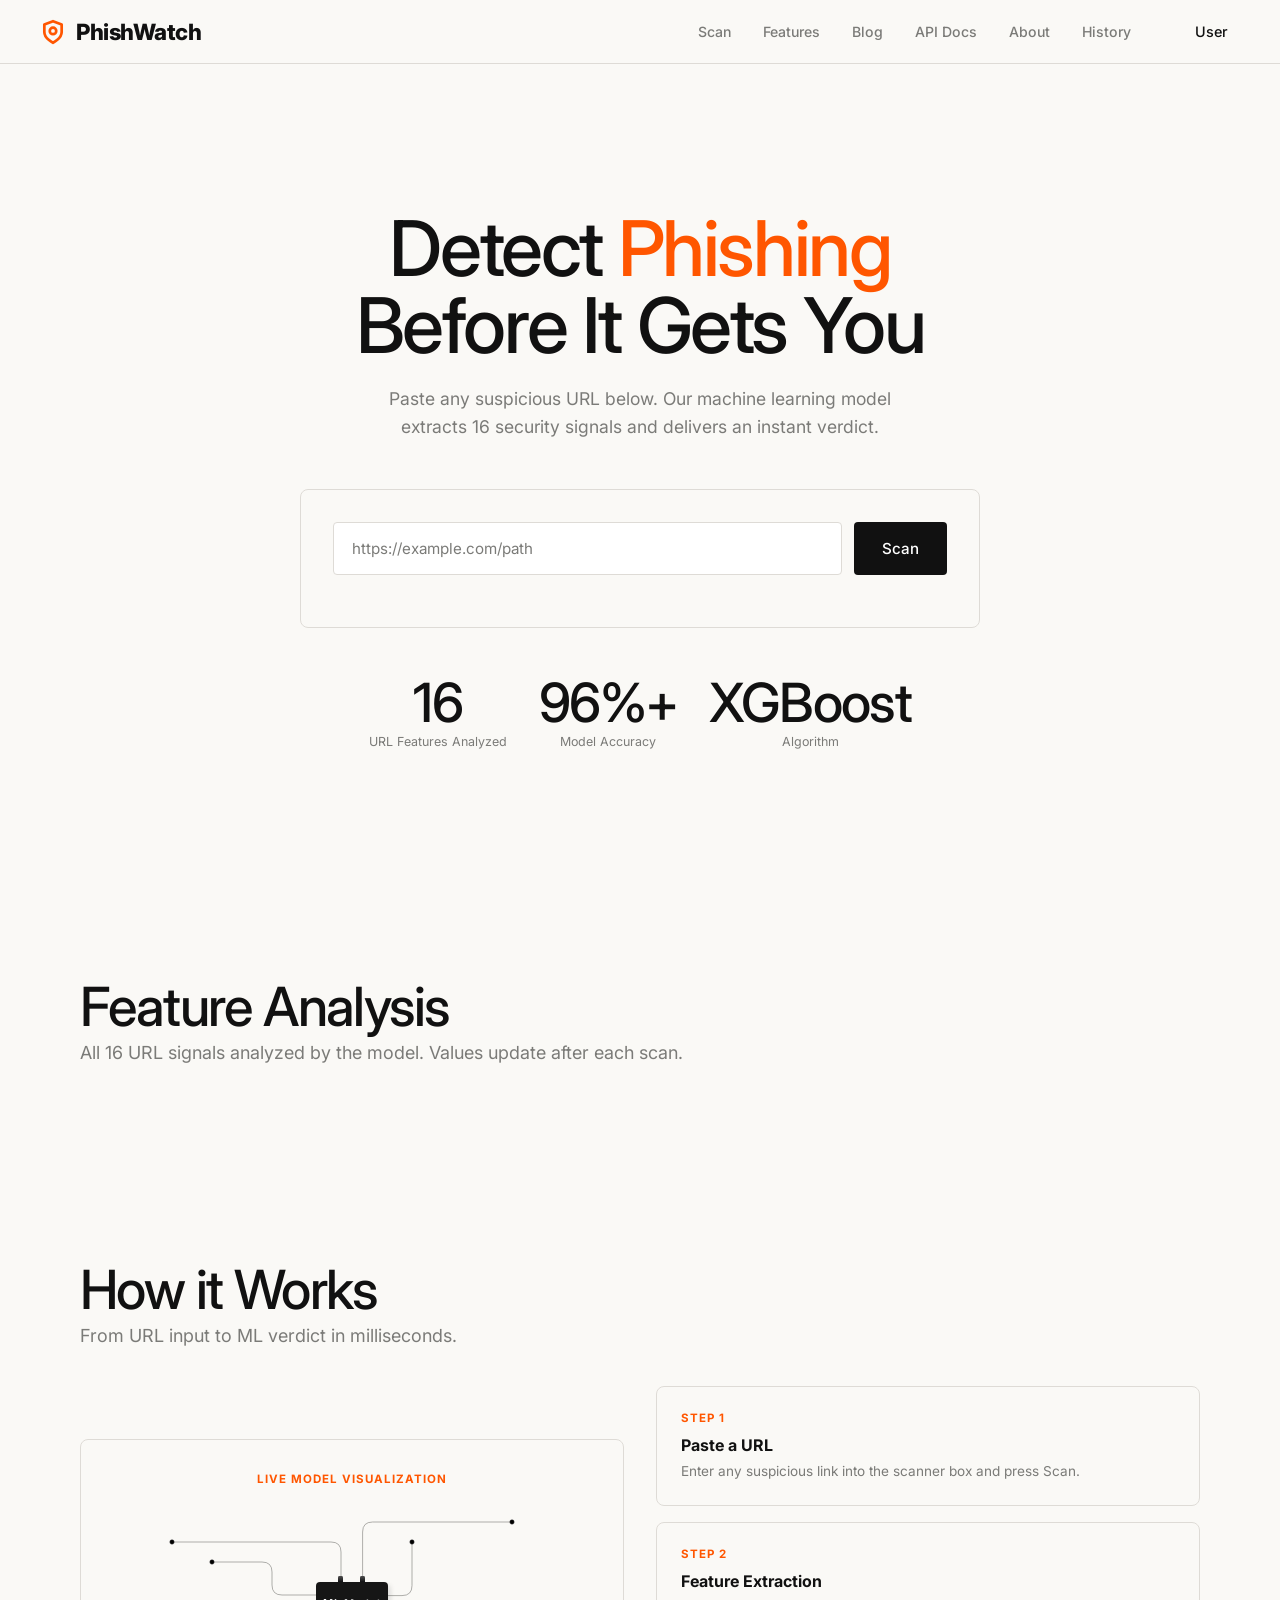
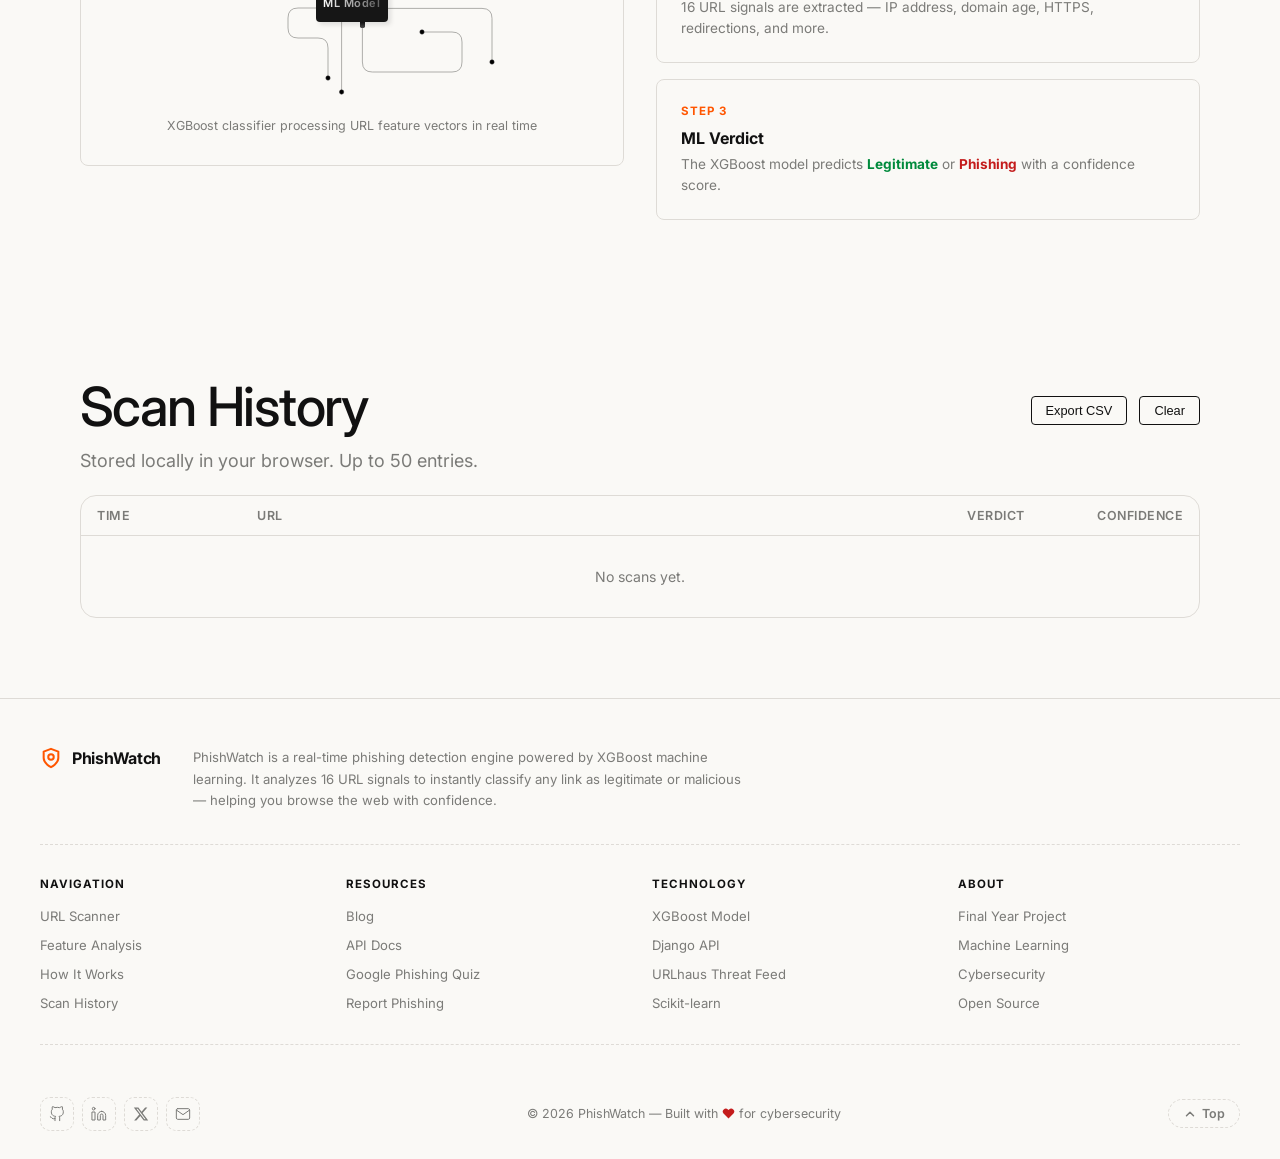
==== commit f096db24: "Add action.html password reset page and update frontend files" ====
--- a/Project_Webapp/phisbusterv2/index.html
+++ b/Project_Webapp/phisbusterv2/index.html
@@ -8,8 +8,27 @@
   <meta name="description"
     content="PhishWatch uses XGBoost machine learning to detect phishing URLs in real time. Paste any URL and get an instant safety verdict.">
   <link rel="icon" href="images/logo.jpeg">
-  <link href="assets/css/custom.css" rel="stylesheet">
+  <link href="assets/css/custom.css?v=9" rel="stylesheet">
   <style>
+    /* Force Hamburger Visibility */
+    .hamburger-btn {
+      display: flex !important;
+      flex-direction: column !important;
+      justify-content: center !important;
+      gap: 5px !important;
+      background: transparent !important;
+      border: none !important;
+      padding: 8px !important;
+      cursor: pointer !important;
+      z-index: 1001 !important;
+    }
+
+    @media (min-width: 769px) {
+      .hamburger-btn {
+        display: none !important;
+      }
+    }
+    
     /* Toast Container (Top Right) */
     #toast-container {
       position: fixed;
@@ -69,6 +88,7 @@
       }
     }
   </style>
+  <script src="https://unpkg.com/lucide@latest/dist/umd/lucide.min.js"></script>
 </head>
 
 <body>
@@ -95,13 +115,34 @@
       <div class="pw-profile-dropdown" id="profileDropdownBtn">
         <img id="navAvatar" src="" alt="Avatar" style="display:none; width:36px; height:36px; border-radius:50%; object-fit:cover;">
         <span id="navName" style="font-weight: 500; font-size: 0.9rem; margin-left:8px; color: var(--text-primary);">User</span>
-        <span style="font-size: 0.7rem; margin-left: 4px; color: var(--text-muted);">▼</span>
+        <span style="font-size: 0.7rem; margin-left: 4px; color: var(--text-muted);"><i data-lucide="chevron-down" class="icon-sm"></i></span>
         <div class="pw-dropdown-menu" id="dropdownMenu">
-          <a href="#" id="menuProfile">👤 Profile</a>
-          <a href="#" onclick="logout()" style="color: var(--error);">🚪 Logout</a>
+          <a href="#" id="menuProfile"><i data-lucide="user" class="icon-md"></i> Profile</a>
+          <a href="#" onclick="logout()" style="color: var(--error);"><i data-lucide="log-out" class="icon-md icon-danger"></i> Logout</a>
         </div>
       </div>
     </nav>
+        <button class="hamburger-btn" id="hamburgerBtn" aria-label="Toggle menu" style="color: var(--text-primary);">
+      <i data-lucide="menu" class="icon-xl"></i>
+    </button>
+
+    <!-- Mobile Menu -->
+    <div class="mobile-menu" id="mobileMenu">
+      <a href="#scanner">Scan</a>
+      <a href="#features">Features</a>
+      <a href="blogs.html">Blog</a>
+      <a href="api.html">API Docs</a>
+      <a href="#about">About</a>
+      <a href="#history">History</a>
+      <div id="mobileProfileSection" style="display:none; justify-content:space-between; align-items:center; padding:16px 24px; border-bottom:1px solid rgba(255,255,255,0.08);">
+        <div style="display:flex; align-items:center;">
+          <img id="mobileAvatar" src="" alt="Avatar" style="display:none; width:24px; height:24px; border-radius:50%; object-fit:cover; margin-right:8px;">
+          <span id="mobileName" style="color:var(--text-primary);">User</span>
+        </div>
+        <a href="#" id="mobileMenuProfile" style="border:none; padding:0; display:inline-block; width:auto; text-decoration:none;"><i data-lucide="user" class="icon-md"></i> Profile</a>
+      </div>
+      <a href="#" onclick="logout()" id="mobileLogoutSection" style="color: var(--error); display:none;"><i data-lucide="log-out" class="icon-md icon-danger"></i> Logout</a>
+    </div>
   </header>
 
   <!-- ── Hero ────────────────────────────────────────────────────────── -->
@@ -119,7 +160,7 @@
           spellcheck="false">
         <button id="scanBtn" class="pw-btn-scan" onclick="predictURL()">
           <span id="scanBtnText">Scan</span>
-          <span class="pw-spinner" id="spinner"></span>
+          <i data-lucide="loader-circle" class="icon-md pw-spinner-icon" id="spinner" style="display:none; animation: spin 1s linear infinite;"></i>
         </button>
       </div>
       <button class="pw-btn-reset" id="resetBtn" onclick="resetPage()">Scan another URL</button>
@@ -152,7 +193,7 @@
       
       <!-- Loading / Error Cards -->
       <div class="pw-verdict-card" id="loadingCard" style="display:none; padding: 32px; text-align: center; background: var(--bg-card); border: 1px solid var(--border); border-radius: 8px;">
-        <span class="pw-spinner" style="display:inline-block; border-color: var(--accent-cyan); border-bottom-color: transparent; width: 24px; height: 24px; margin-right: 12px; vertical-align: middle;"></span> 
+        <i data-lucide="loader-circle" class="icon-lg icon-success pw-spinner-icon" style="margin-right: 12px; animation: spin 1s linear infinite; display: inline-block; vertical-align: middle;"></i> 
         <span style="color: var(--text-primary); font-weight: 600; font-size: 1.1rem; vertical-align: middle;">Analyzing URL...</span>
       </div>
       <div class="pw-verdict-card" id="errorCard" style="display:none; padding: 24px; background: rgba(255, 60, 60, 0.05); border: 1px solid var(--error); border-radius: 8px; color: var(--error);">
@@ -162,16 +203,16 @@
       
       <!-- WHOIS Panel -->
       <div id="whoisSkeleton" style="display:none; padding: 24px; text-align: center; color: var(--text-muted); background: var(--bg-card); border: 1px solid var(--border); border-radius: 8px; margin-top: 16px;">
-        <span class="pw-spinner" style="display:inline-block; border-color: var(--text-muted); border-bottom-color: transparent; width: 16px; height: 16px; margin-right: 8px;"></span> Loading domain intelligence...
+        <i data-lucide="loader-circle" class="icon-sm icon-muted pw-spinner-icon" style="margin-right: 8px; animation: spin 1s linear infinite; display: inline-block;"></i> Loading domain intelligence...
       </div>
       <div id="whoisCard" style="display:none; margin-top: 16px; padding: 24px; background: var(--bg-card); border: 1px solid var(--border); border-radius: 8px; text-align: left;">
         <h3 style="margin-top: 0; margin-bottom: 16px; font-size: 1.1rem; color: var(--text-primary);">Domain Intelligence</h3>
         <div style="display: flex; flex-direction: column; gap: 8px; font-size: 0.9rem; color: var(--text-muted);">
-          <div>🗓 Registered: <span id="whoisCreated" style="color: var(--text-primary);"></span></div>
-          <div>⏳ Expires: <span id="whoisExpires" style="color: var(--text-primary);"></span></div>
-          <div>🏢 Registrar: <span id="whoisRegistrar" style="color: var(--text-primary);"></span></div>
-          <div>🌍 Country: <span id="whoisCountry" style="color: var(--text-primary);"></span></div>
-          <div style="display: flex; align-items: center; gap: 8px;">📅 Domain Age: <span id="whoisAge" style="color: var(--text-primary);"></span> 
+          <div><i data-lucide="calendar" class="icon-md"></i> Registered: <span id="whoisCreated" style="color: var(--text-primary);"></span></div>
+          <div><i data-lucide="clock" class="icon-md"></i> Expires: <span id="whoisExpires" style="color: var(--text-primary);"></span></div>
+          <div><i data-lucide="building-2" class="icon-md"></i> Registrar: <span id="whoisRegistrar" style="color: var(--text-primary);"></span></div>
+          <div><i data-lucide="globe" class="icon-md"></i> Country: <span id="whoisCountry" style="color: var(--text-primary);"></span></div>
+          <div style="display: flex; align-items: center; gap: 8px;"><i data-lucide="calendar" class="icon-md"></i> Domain Age: <span id="whoisAge" style="color: var(--text-primary);"></span> 
             <span id="whoisBadge" style="padding: 2px 6px; border-radius: 4px; font-size: 0.75rem; font-weight: 600;"></span>
           </div>
         </div>
@@ -179,12 +220,12 @@
 
       <!-- Screenshot Panel -->
       <div id="screenshotSkeleton" style="display:none; padding: 24px; text-align: center; color: var(--text-muted); background: var(--bg-card); border: 1px solid var(--border); border-radius: 8px; margin-top: 16px;">
-        <span class="pw-spinner" style="display:inline-block; border-color: var(--text-muted); border-bottom-color: transparent; width: 16px; height: 16px; margin-right: 8px;"></span> Loading site preview...
+        <i data-lucide="loader-circle" class="icon-sm icon-muted pw-spinner-icon" style="margin-right: 8px; animation: spin 1s linear infinite; display: inline-block;"></i> Loading site preview...
       </div>
       <div id="screenshotCard" style="display:none; margin-top: 16px; padding: 24px; background: var(--bg-card); border: 1px solid var(--border); border-radius: 8px; text-align: center;">
         <h3 style="margin-top: 0; margin-bottom: 16px; font-size: 1.1rem; color: var(--text-primary); text-align: left;">Site Preview (Safe Sandbox)</h3>
         <img id="screenshotImg" src="" style="max-width: 100%; border-radius: 8px; border: 1px solid var(--border); display: block; margin: 0 auto;">
-        <div style="font-size: 0.75rem; color: var(--text-muted); margin-top: 12px;">⚠ Preview rendered safely. No connection was made from your browser.</div>
+        <div style="font-size: 0.75rem; color: var(--text-muted); margin-top: 12px;"><i data-lucide="triangle-alert" class="icon-md icon-warning"></i> Preview rendered safely. No connection was made from your browser.</div>
       </div>
     </div>
 
@@ -600,7 +641,7 @@
   <!-- ── Profile Modal ──────────────────────────────────────────────────────── -->
   <div class="pw-profile-modal-overlay" id="profileModal">
     <div class="pw-profile-modal">
-      <button class="pw-modal-close" id="closeProfileModal">✕</button>
+      <button class="pw-modal-close" id="closeProfileModal"><i data-lucide="x" class="icon-md icon-danger"></i></button>
       <div class="pw-profile-header">
         <img id="modalAvatar" src="" alt="Avatar">
         <h2 id="modalName">Full Name</h2>
@@ -724,6 +765,18 @@
         navAvatar.src = navPhotoURL;
         navAvatar.style.display = "block";
 
+        // Populate Mobile Profile
+        const mobileProfileSection = document.getElementById("mobileProfileSection");
+        const mobileLogoutSection = document.getElementById("mobileLogoutSection");
+        if (mobileProfileSection && mobileLogoutSection) {
+          mobileProfileSection.style.display = "flex";
+          mobileLogoutSection.style.display = "flex";
+          document.getElementById("mobileName").textContent = displayName;
+          const mobileAvatar = document.getElementById("mobileAvatar");
+          mobileAvatar.src = navPhotoURL;
+          mobileAvatar.style.display = "block";
+        }
+
         document.getElementById("modalName").textContent = displayName;
         document.getElementById("modalEmail").textContent = email;
         document.getElementById("modalAvatar").src = photoURL;
@@ -760,13 +813,59 @@
 
     // ── Constants ──────────────────────────────────────────────────────────────
     const API_BASE = window.location.hostname === 'localhost' || 
-                     window.location.hostname === '127.0.0.1'
+                     window.location.hostname === '127.0.0.1' ||
+                     window.location.protocol === 'file:' || 
+                     window.location.hostname === ''
       ? 'http://127.0.0.1:8000'
       : 'https://phishwatch-api.onrender.com';
 
     function getHistoryKey() {
       const uid = auth.currentUser ? auth.currentUser.uid : "guest";
       return `phishwatch_v2_history_${uid}`;
+    }
+
+    // ── Hamburger Menu Logic ───────────────────────────────────────────────────
+    const hamburgerBtn = document.getElementById("hamburgerBtn");
+    const mobileMenu = document.getElementById("mobileMenu");
+
+    if (hamburgerBtn && mobileMenu) {
+              hamburgerBtn.addEventListener("click", (e) => {
+          e.stopPropagation();
+          const isOpen = hamburgerBtn.classList.toggle("is-open");
+          mobileMenu.classList.toggle("menu-open");
+          hamburgerBtn.setAttribute("aria-expanded", isOpen);
+          
+          hamburgerBtn.innerHTML = isOpen ? `<i data-lucide="x" class="icon-xl"></i>` : `<i data-lucide="menu" class="icon-xl"></i>`;
+          lucide.createIcons();
+        });
+
+      // Close menu when clicking outside or resizing
+      document.addEventListener("click", (e) => {
+        if (!hamburgerBtn.contains(e.target) && !mobileMenu.contains(e.target)) {
+          hamburgerBtn.classList.remove("is-open");
+          mobileMenu.classList.remove("menu-open");
+          hamburgerBtn.setAttribute("aria-expanded", "false");
+            hamburgerBtn.innerHTML = `<i data-lucide="menu" class="icon-xl"></i>`;
+            lucide.createIcons();
+        }
+      });
+
+      // Close when clicking a link
+      mobileMenu.addEventListener("click", (e) => {
+        if (e.target.tagName === 'A') {
+          hamburgerBtn.classList.remove("is-open");
+          mobileMenu.classList.remove("menu-open");
+          hamburgerBtn.setAttribute("aria-expanded", "false");
+        }
+      });
+
+      window.addEventListener('resize', () => {
+        if (window.innerWidth > 768) {
+          hamburgerBtn.classList.remove('is-open');
+          mobileMenu.classList.remove('menu-open');
+          hamburgerBtn.setAttribute("aria-expanded", "false");
+        }
+      });
     }
     const FEATURE_META = [
       { key: "Have_IP", label: "Have IP", desc: "IP address in URL", detail: "Phishers often use raw IP addresses instead of readable domains to hide their identity." },
@@ -826,9 +925,10 @@
           isPhishing = val === 1;
         }
 
-        el.textContent = isPhishing ? "⚠ Flagged" : "✓ OK";
+        el.innerHTML = isPhishing ? `<i data-lucide="triangle-alert" class="icon-md icon-warning"></i> Flagged` : `<i data-lucide="check" class="icon-md icon-success"></i> OK`;
         if (f.key === "URL_Depth") {
-          el.textContent += ` (${val})`;
+          el.innerHTML += ` (${val})`;
+          lucide.createIcons();
         }
 
         el.className = "pw-feat-val " + (isPhishing ? "phish" : "legit");
@@ -1035,16 +1135,18 @@
         whoisCard.innerHTML = `
         <h3 style="margin-top: 0; margin-bottom: 16px; font-size: 1.1rem; color: var(--text-primary);">Domain Intelligence</h3>
         <div style="display: flex; flex-direction: column; gap: 8px; font-size: 0.9rem; color: var(--text-muted);">
-          <div>🗓 Registered: <span style="color: var(--text-primary);">${whoisData.created_date || "—"}</span></div>
-          <div>⏳ Expires: <span style="color: var(--text-primary);">${whoisData.expiry_date || "—"}</span></div>
-          <div>🏢 Registrar: <span style="color: var(--text-primary);">${whoisData.registrar || "—"}</span></div>
-          <div>🌍 Country: <span style="color: var(--text-primary);">${whoisData.country || "—"}</span></div>
-          <div style="display: flex; align-items: center; gap: 8px;">📅 Domain Age: <span style="color: var(--text-primary);">${whoisData.domain_age_days ? whoisData.domain_age_days + " days" : "—"}</span> 
-            <span style="padding: 2px 6px; border-radius: 4px; font-size: 0.75rem; font-weight: 600; ${whoisData.is_newly_registered ? 'background-color: rgba(255, 60, 60, 0.1); color: var(--accent-red);' : 'background-color: rgba(46, 213, 115, 0.1); color: var(--accent-green);'}">${whoisData.is_newly_registered ? '⚠ Newly Registered — High Risk Signal' : '✓ Established Domain'}</span>
+          <div><i data-lucide="calendar" class="icon-md"></i> Registered: <span style="color: var(--text-primary);">${whoisData.created_date || "—"}</span></div>
+          <div><i data-lucide="clock" class="icon-md"></i> Expires: <span style="color: var(--text-primary);">${whoisData.expiry_date || "—"}</span></div>
+          <div><i data-lucide="building-2" class="icon-md"></i> Registrar: <span style="color: var(--text-primary);">${whoisData.registrar || "—"}</span></div>
+          <div><i data-lucide="globe" class="icon-md"></i> Country: <span style="color: var(--text-primary);">${whoisData.country || "—"}</span></div>
+          <div style="display: flex; align-items: center; gap: 8px;"><i data-lucide="calendar" class="icon-md"></i> Domain Age: <span style="color: var(--text-primary);">${whoisData.domain_age_days ? whoisData.domain_age_days + " days" : "—"}</span> 
+            <span style="padding: 2px 6px; border-radius: 4px; font-size: 0.75rem; font-weight: 600; ${whoisData.is_newly_registered ? 'background-color: rgba(255, 60, 60, 0.1); color: var(--accent-red);' : 'background-color: rgba(46, 213, 115, 0.1); color: var(--accent-green);'}">${whoisData.is_newly_registered ? '<i data-lucide="triangle-alert" class="icon-md icon-warning"></i> Newly Registered — High Risk Signal' : '<i data-lucide="check" class="icon-md icon-success"></i> Established Domain'}</span>
           </div>
         </div>`;
+        lucide.createIcons();
       } else {
         whoisCard.innerHTML = `<div style="color: var(--text-muted); text-align: center;">WHOIS data unavailable for this domain.</div>`;
+        lucide.createIcons();
       }
 
       // Screenshot rendering
@@ -1054,9 +1156,11 @@
       if (screenshotData.success && screenshotData.image_base64) {
         screenshotCard.innerHTML = `<h3 style="margin-top: 0; margin-bottom: 16px; font-size: 1.1rem; color: var(--text-primary); text-align: left;">Site Preview (Safe Sandbox)</h3>
         <img src="${screenshotData.image_base64}" style="max-width: 100%; border-radius: 8px; border: 1px solid var(--border); display: block; margin: 0 auto;">
-        <div style="font-size: 0.75rem; color: var(--text-muted); margin-top: 12px;">⚠ Preview rendered safely. No connection was made from your browser.</div>`;
+        <div style="font-size: 0.75rem; color: var(--text-muted); margin-top: 12px;"><i data-lucide="triangle-alert" class="icon-md icon-warning"></i> Preview rendered safely. No connection was made from your browser.</div>`;
+        lucide.createIcons();
       } else {
         screenshotCard.innerHTML = `<div style="color: var(--text-muted); text-align: center;">Preview unavailable for this URL.</div>`;
+        lucide.createIcons();
       }
     }
 
@@ -1115,6 +1219,9 @@
       });
     }
   </script>
+  <script>
+    lucide.createIcons();
+  </script>
 </body>
 
 </html>
--- a/Project_Webapp/phisbusterv2/assets/css/custom.css
+++ b/Project_Webapp/phisbusterv2/assets/css/custom.css
@@ -1078,4 +1078,409 @@
 }
 .pw-stat-value {
   font-weight: 500;
-}+}
+/* Hide hamburger on desktop */
+.hamburger-btn {
+  display: none;
+  flex-direction: column;
+  justify-content: center;
+  gap: 5px;
+  background: none;
+  border: none;
+  cursor: pointer;
+  padding: 4px;
+  z-index: 1001;
+}
+
+.hamburger-btn span {
+  display: block;
+  width: 24px;
+  height: 2px;
+  background: white;
+  transition: all 0.3s ease;
+}
+
+.hamburger-btn.is-open span:nth-child(1) {
+  transform: translateY(7px) rotate(45deg);
+}
+
+.hamburger-btn.is-open span:nth-child(2) {
+  opacity: 0;
+}
+
+.hamburger-btn.is-open span:nth-child(3) {
+  transform: translateY(-7px) rotate(-45deg);
+}
+
+/* Hide mobile menu by default */
+.mobile-menu {
+  display: none;
+  max-height: 0;
+  overflow: hidden;
+  transition: max-height 0.3s ease;
+  width: 100%;
+  position: absolute;
+  top: 100%;
+  left: 0;
+  z-index: 1000;
+  background: var(--bg-primary);
+}
+
+/* Open state */
+.mobile-menu.menu-open {
+  max-height: 500px;
+}
+
+.mobile-menu a, .mobile-menu div#mobileProfileSection {
+  display: flex;
+  align-items: center;
+  width: 100%;
+  padding: 16px 24px;
+  font-size: 16px;
+  color: var(--text-primary);
+  text-decoration: none;
+  border-bottom: 1px solid rgba(255, 255, 255, 0.08);
+}
+
+.mobile-menu a:last-child {
+  border-bottom: none;
+}
+
+/* Mobile breakpoint */
+@media (max-width: 768px) {
+  .pw-header {
+    position: relative;
+  }
+
+  /* Show hamburger */
+  .hamburger-btn {
+    display: flex;
+  }
+
+  /* Hide desktop navbar links */
+  .pw-nav {
+    display: none;
+  }
+
+  /* Show mobile menu */
+  .mobile-menu {
+    display: block;
+  }
+}
+
+/* ============================================
+   RESPONSIVE STYLES  DO NOT EDIT ABOVE THIS
+   ============================================ */
+
+/* TASK 1: Global Responsive Fixes */
+*, *::before, *::after {
+  box-sizing: border-box;
+}
+
+html, body {
+  overflow-x: hidden;
+  width: 100%;
+}
+
+img, video, canvas {
+  max-width: 100%;
+  height: auto;
+}
+
+/* Tablet (max-width: 1023px) */
+@media (max-width: 1023px) {
+  /* TASK 2: Navbar Responsive */
+  .pw-logo {
+    font-size: 80% !important;
+  }
+
+  /* TASK 3: Hero / Landing Section Responsive */
+  .pw-hero h1 {
+    font-size: 2rem !important;
+  }
+  .pw-hero p {
+    font-size: 1rem !important;
+  }
+  .pw-hero > div, .pw-scanner {
+    max-width: 90% !important;
+    margin-left: auto !important;
+    margin-right: auto !important;
+  }
+  .pw-hero {
+    align-items: center !important;
+    text-align: center !important;
+  }
+
+  /* TASK 5: Result Card Responsive */
+  .pw-verdict-card {
+    padding: 24px !important;
+  }
+  .pw-verdict-label, .pw-verdict-sub {
+    font-size: 90% !important;
+  }
+
+  /* TASK 6: Feature Breakdown Section Responsive */
+  .pw-feature-grid {
+    grid-template-columns: repeat(2, 1fr) !important;
+  }
+
+  /* TASK 10: Spacing and Padding Responsive */
+  .pw-section {
+    padding-left: 24px !important;
+    padding-right: 24px !important;
+    margin-bottom: 24px !important;
+  }
+  .pw-verdict-card, .pw-feat-card, #whoisCard, #screenshotCard {
+    margin-bottom: 24px !important;
+  }
+}
+
+/* Mobile (max-width: 768px) */
+@media (max-width: 768px) {
+  /* TASK 2: Navbar Responsive */
+  .pw-logo {
+    font-size: 80% !important;
+  }
+  .pw-header {
+    padding: 12px 16px !important;
+    height: auto !important;
+  }
+
+  /* TASK 3: Hero / Landing Section Responsive */
+  .pw-hero {
+    padding: 40px 16px !important;
+  }
+  .pw-hero h1 {
+    font-size: 2.5rem !important;
+  }
+  .pw-hero p {
+    font-size: 0.9rem !important;
+  }
+  .pw-scanner {
+    width: 100% !important;
+    max-width: 100% !important;
+  }
+
+  /* TASK 4: URL Input + Scan Button Responsive */
+  .pw-input-wrap {
+    flex-direction: column !important;
+    gap: 0 !important;
+  }
+  .pw-input {
+    width: 100% !important;
+    border-radius: 8px !important;
+  }
+  .pw-btn-scan {
+    width: 100% !important;
+    margin-top: 10px !important;
+    border-radius: 8px !important;
+  }
+
+  /* TASK 5: Result Card Responsive */
+  .pw-verdict-card {
+    width: 100% !important;
+    padding: 20px 16px !important;
+    text-align: center !important;
+  }
+  .pw-verdict-header {
+    flex-direction: column !important;
+    align-items: center !important;
+  }
+  .pw-verdict-header svg, .pw-verdict-header img {
+    width: 48px !important;
+    height: 48px !important;
+  }
+  .pw-conf-wrap {
+    display: flex !important;
+    flex-direction: column !important;
+    align-items: center !important;
+    width: 100% !important;
+  }
+  .pw-conf-label span, #statAcc {
+    font-size: 2rem !important;
+  }
+
+  /* TASK 6: Feature Breakdown Section Responsive */
+  .pw-feature-grid {
+    grid-template-columns: 1fr !important;
+  }
+  .pw-feat-card {
+    width: 100% !important;
+    padding: 16px !important;
+  }
+
+  /* TASK 7: WHOIS Panel Responsive */
+  #whoisCard {
+    width: 100% !important;
+  }
+  #whoisCard > div {
+    flex-direction: column !important;
+  }
+  #whoisCard > div > div {
+    display: flex !important;
+    flex-direction: column !important;
+    align-items: flex-start !important;
+    font-size: 0.85rem !important;
+    word-break: break-all;
+  }
+  #whoisCard span {
+    font-size: 0.95rem !important;
+  }
+  #whoisBadge {
+    white-space: normal !important;
+    display: inline-block !important;
+  }
+
+  /* TASK 8: Screenshot Preview Responsive */
+  #screenshotCard {
+    width: 100% !important;
+  }
+  #screenshotImg {
+    max-width: 100% !important;
+    height: auto !important;
+  }
+  #screenshotCard div {
+    text-align: center !important;
+    font-size: 0.8rem !important;
+  }
+
+  /* TASK 9: Typography Responsive Scale */
+  h1 { font-size: clamp(1.3rem, 5vw, 2rem) !important; }
+  h2 { font-size: clamp(1.1rem, 4vw, 1.6rem) !important; }
+  h3 { font-size: clamp(1rem, 3.5vw, 1.3rem) !important; }
+  p  { font-size: clamp(0.85rem, 2.5vw, 1rem) !important; }
+
+  /* TASK 10: Spacing and Padding Responsive */
+  .pw-section, .pw-scanner, .pw-verdict-card, #whoisCard, #screenshotCard, .pw-feat-card {
+    max-width: 100% !important;
+  }
+  section, .pw-section {
+    padding-left: 16px !important;
+    padding-right: 16px !important;
+  }
+  .pw-verdict-card, .pw-feat-card, #whoisCard, #screenshotCard {
+    margin-bottom: 16px !important;
+  }
+
+  /* TASK 11: Modal / Profile Panel Responsive */
+  .pw-profile-modal {
+    width: 92vw !important;
+    max-height: 85vh !important;
+    overflow-y: auto !important;
+    border-radius: 12px !important;
+    position: absolute !important;
+    top: 50% !important;
+    left: 50% !important;
+    transform: translate(-50%, -50%) !important;
+  }
+  .pw-modal-close {
+    min-width: 44px !important;
+    min-height: 44px !important;
+    padding: 10px !important;
+  }
+
+  /* TASK 12: Footer Responsive */
+  .pw-footer-rich {
+    padding: 24px 16px !important;
+  }
+  .pw-footer-top {
+    flex-direction: column !important;
+    align-items: center !important;
+    text-align: center !important;
+  }
+  .pw-footer-nav-grid {
+    grid-template-columns: 1fr !important;
+    text-align: center !important;
+  }
+  .pw-footer-bottom {
+    flex-direction: column !important;
+    align-items: center !important;
+    text-align: center !important;
+  }
+  .pw-footer-links li {
+    text-align: center !important;
+  }
+  .pw-footer-desc, .pw-footer-col-title, .pw-footer-links a, .pw-footer-copy {
+    font-size: 0.85rem !important;
+  }
+
+  /* TASK 13: Fix Common Mobile Issues */
+  /* Tap targets */
+  .pw-btn-sm, .pw-btn-scan, .pw-btn-reset, .hamburger-btn, .pw-modal-close, .pw-footer-social-link {
+    min-height: 44px !important;
+    min-width: 44px !important;
+    display: inline-flex !important;
+    align-items: center !important;
+    justify-content: center !important;
+  }
+  
+  /* Tables horizontally scrollable */
+  .pw-history-table {
+    display: block !important;
+    overflow-x: auto !important;
+    white-space: nowrap !important;
+    width: 100% !important;
+  }
+  
+  /* Prevent flex row overflows */
+  .pw-stat-num {
+    font-size: 42px !important;
+    letter-spacing: -1px !important;
+  }
+  .pw-stats {
+    flex-direction: column !important;
+    align-items: stretch !important;
+    gap: 16px !important;
+  }
+  .pw-stat {
+    width: 100% !important;
+  }
+}
+
+/* Small (max-width: 480px) */
+@media (max-width: 480px) {
+  /* TASK 3: Hero / Landing Section Responsive */
+  .pw-stat-num {
+    font-size: 32px !important;
+    letter-spacing: -0.8px !important;
+  }
+  .pw-hero h1 {
+    font-size: 2.2rem !important; line-height: 1.1 !important;
+  }
+  .pw-hero {
+    text-align: center !important;
+    padding: 24px 12px !important;
+  }
+  .pw-scanner, .pw-section {
+    padding: 24px 12px !important;
+  }
+}
+
+/* ============================================
+   LUCIDE ICONS STYLES
+   ============================================ */
+
+/* Lucide Icons Base */
+[data-lucide] {
+  width: 18px;
+  height: 18px;
+  stroke: currentColor;
+  stroke-width: 1.8;
+  fill: none;
+  vertical-align: middle;
+  flex-shrink: 0;
+}
+
+/* Size Variants */
+.icon-sm { width: 14px; height: 14px; }
+.icon-md { width: 18px; height: 18px; }
+.icon-lg { width: 24px; height: 24px; }
+.icon-xl { width: 32px; height: 32px; }
+.icon-2xl { width: 48px; height: 48px; }
+
+/* Color Variants */
+.icon-success { stroke: #22c55e; }
+.icon-danger  { stroke: #ef4444; }
+.icon-warning { stroke: #f59e0b; }
+.icon-muted   { stroke: rgba(255,255,255,0.4); }
+.icon-white   { stroke: #ffffff; }
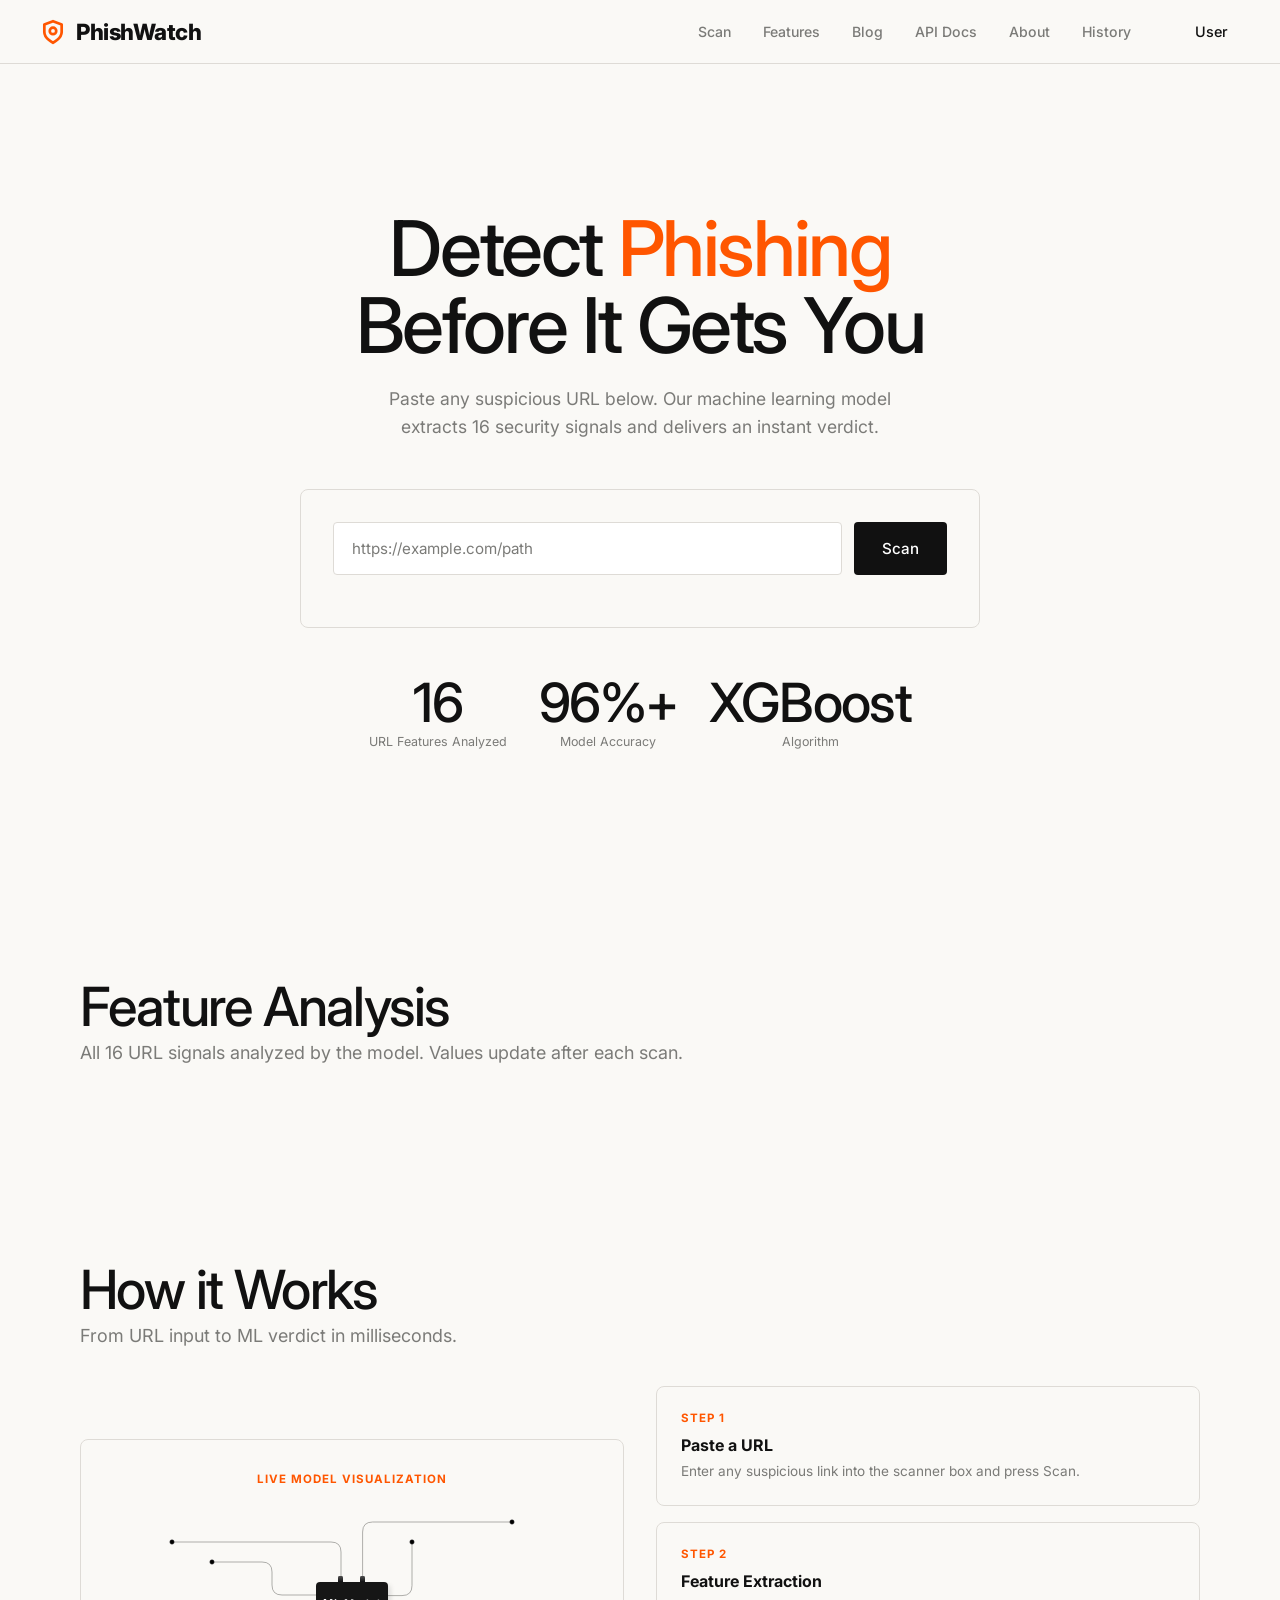
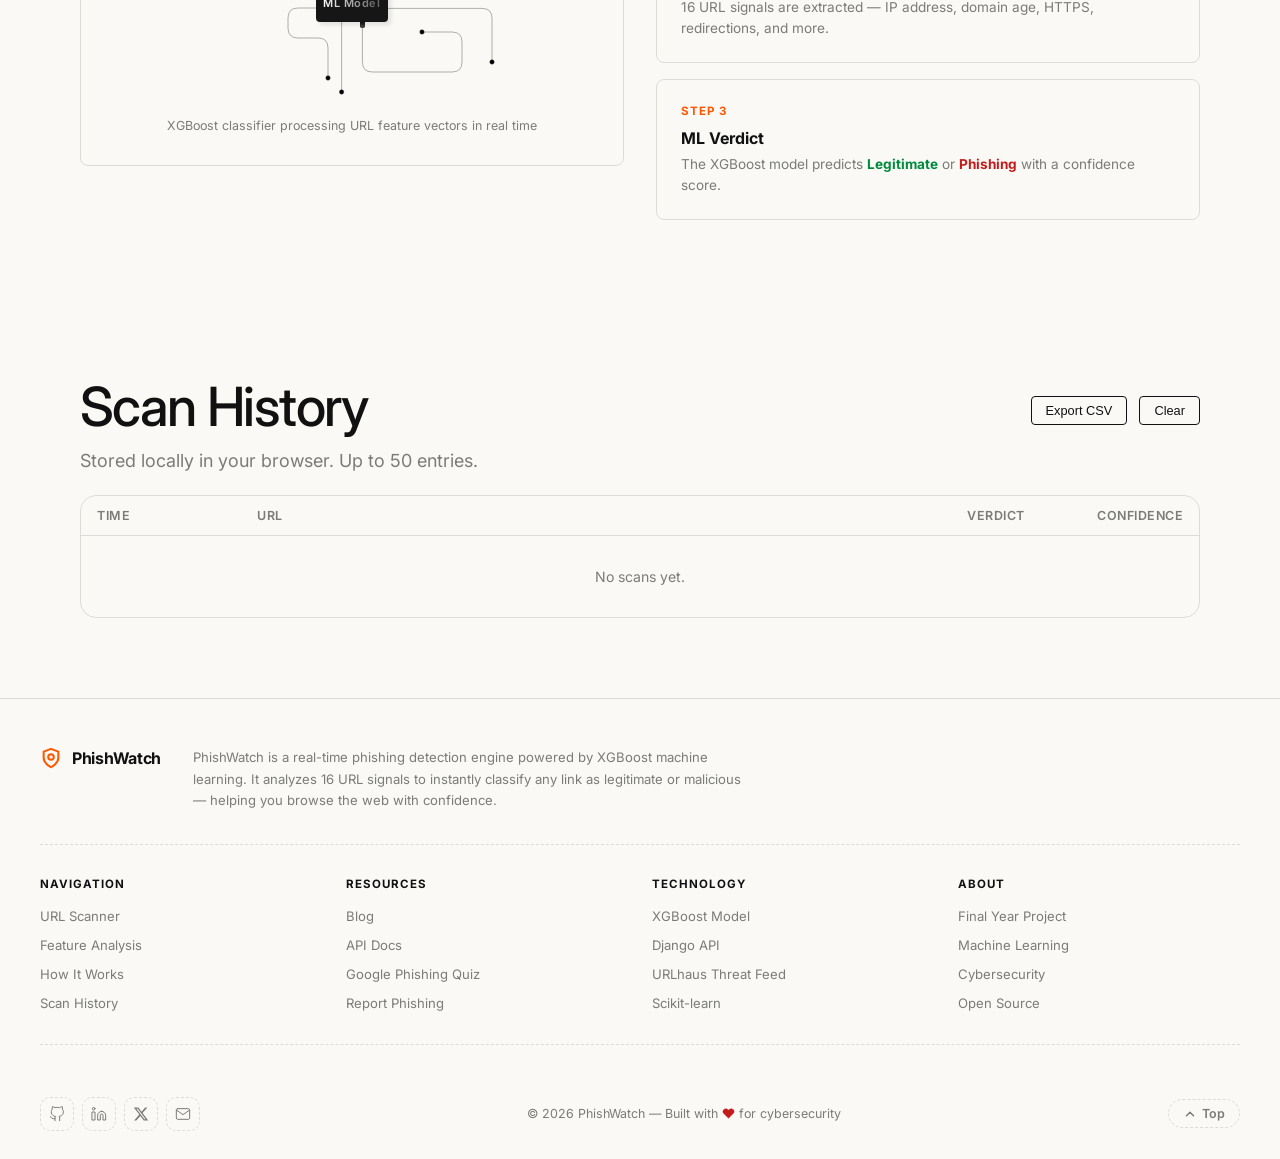
==== commit 44122fba: "Point frontend to Railway backend, add Railway to ALLOWED_HOSTS, fix CORS for Netlify" ====
--- a/Project_Webapp/phisbusterv2/index.html
+++ b/Project_Webapp/phisbusterv2/index.html
@@ -817,7 +817,7 @@
                      window.location.protocol === 'file:' || 
                      window.location.hostname === ''
       ? 'http://127.0.0.1:8000'
-      : 'https://phishwatch-api.onrender.com';
+      : 'https://phishwatch-production.up.railway.app';
 
     function getHistoryKey() {
       const uid = auth.currentUser ? auth.currentUser.uid : "guest";
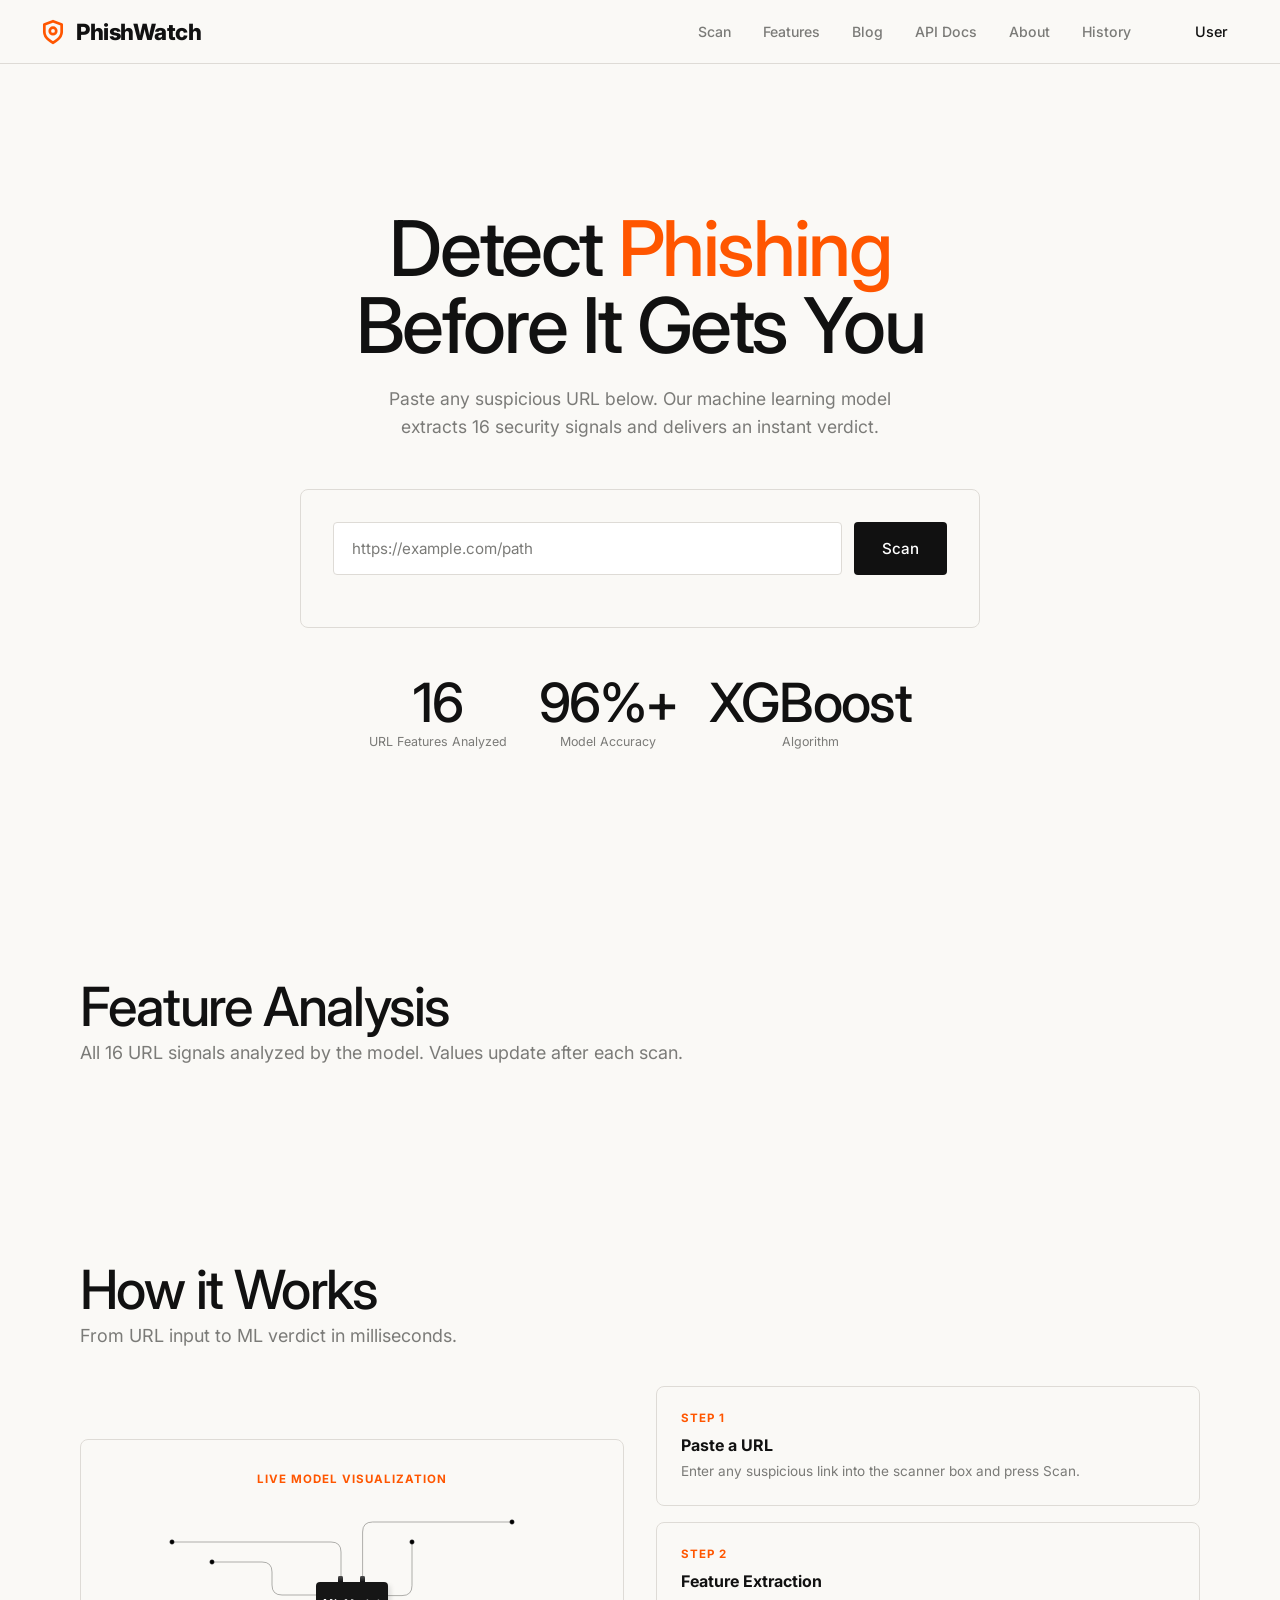
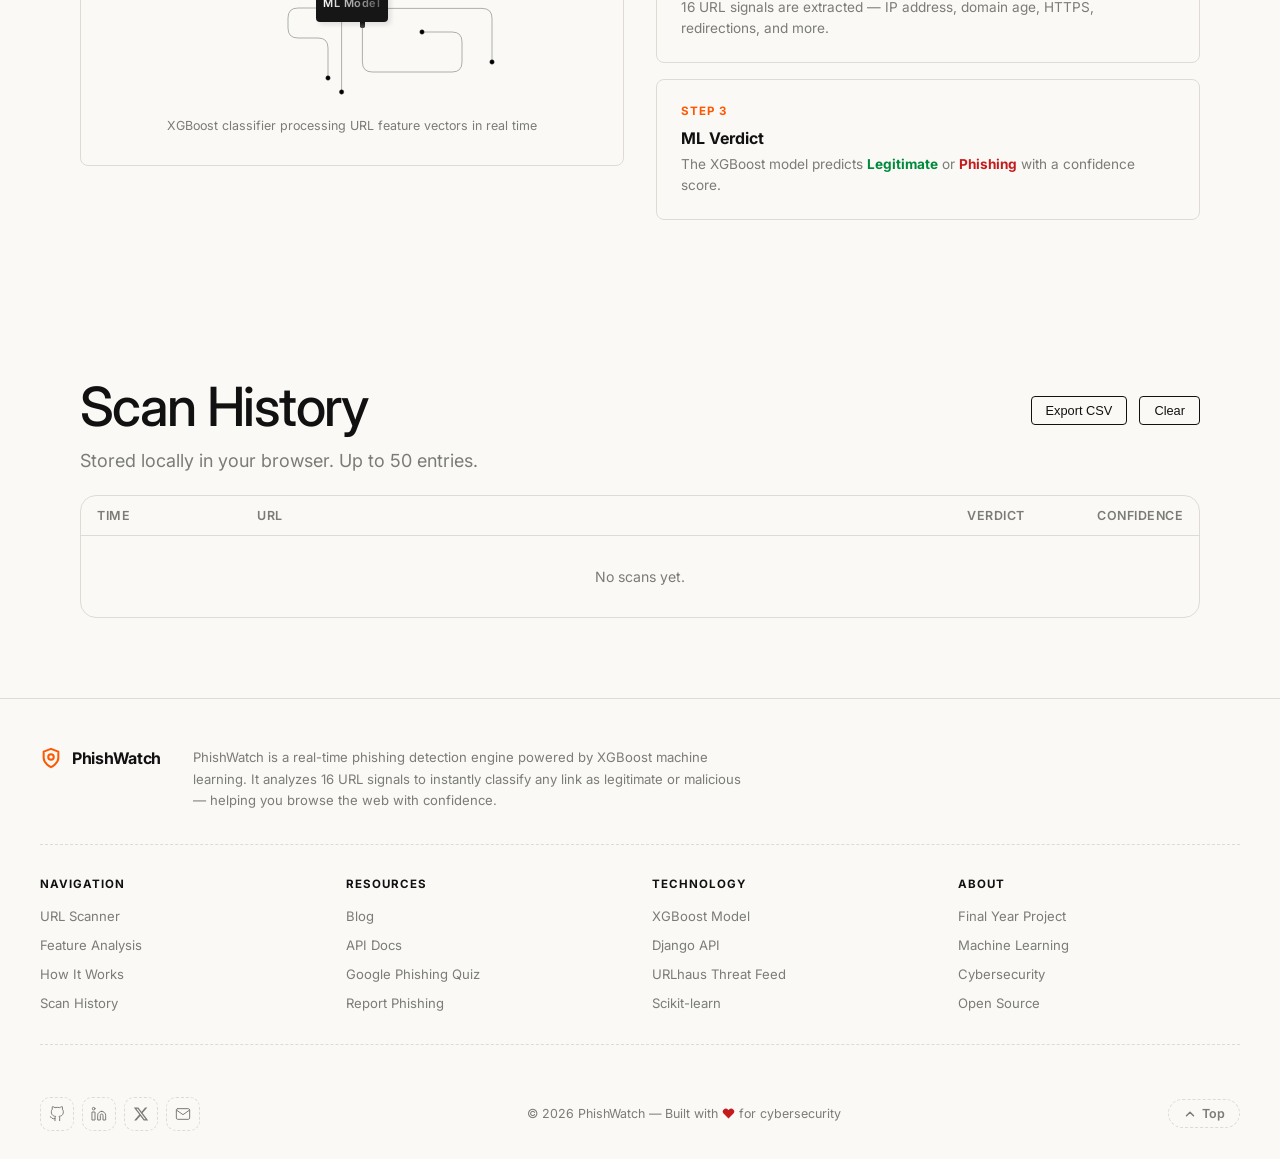
==== commit 8d1dbcba: "Update API_BASE to point to local backend always" ====
--- a/Project_Webapp/phisbusterv2/index.html
+++ b/Project_Webapp/phisbusterv2/index.html
@@ -812,12 +812,7 @@
     };
 
     // ── Constants ──────────────────────────────────────────────────────────────
-    const API_BASE = window.location.hostname === 'localhost' || 
-                     window.location.hostname === '127.0.0.1' ||
-                     window.location.protocol === 'file:' || 
-                     window.location.hostname === ''
-      ? 'http://127.0.0.1:8000'
-      : 'https://phishwatch-production.up.railway.app';
+    const API_BASE = 'http://127.0.0.1:8000';
 
     function getHistoryKey() {
       const uid = auth.currentUser ? auth.currentUser.uid : "guest";
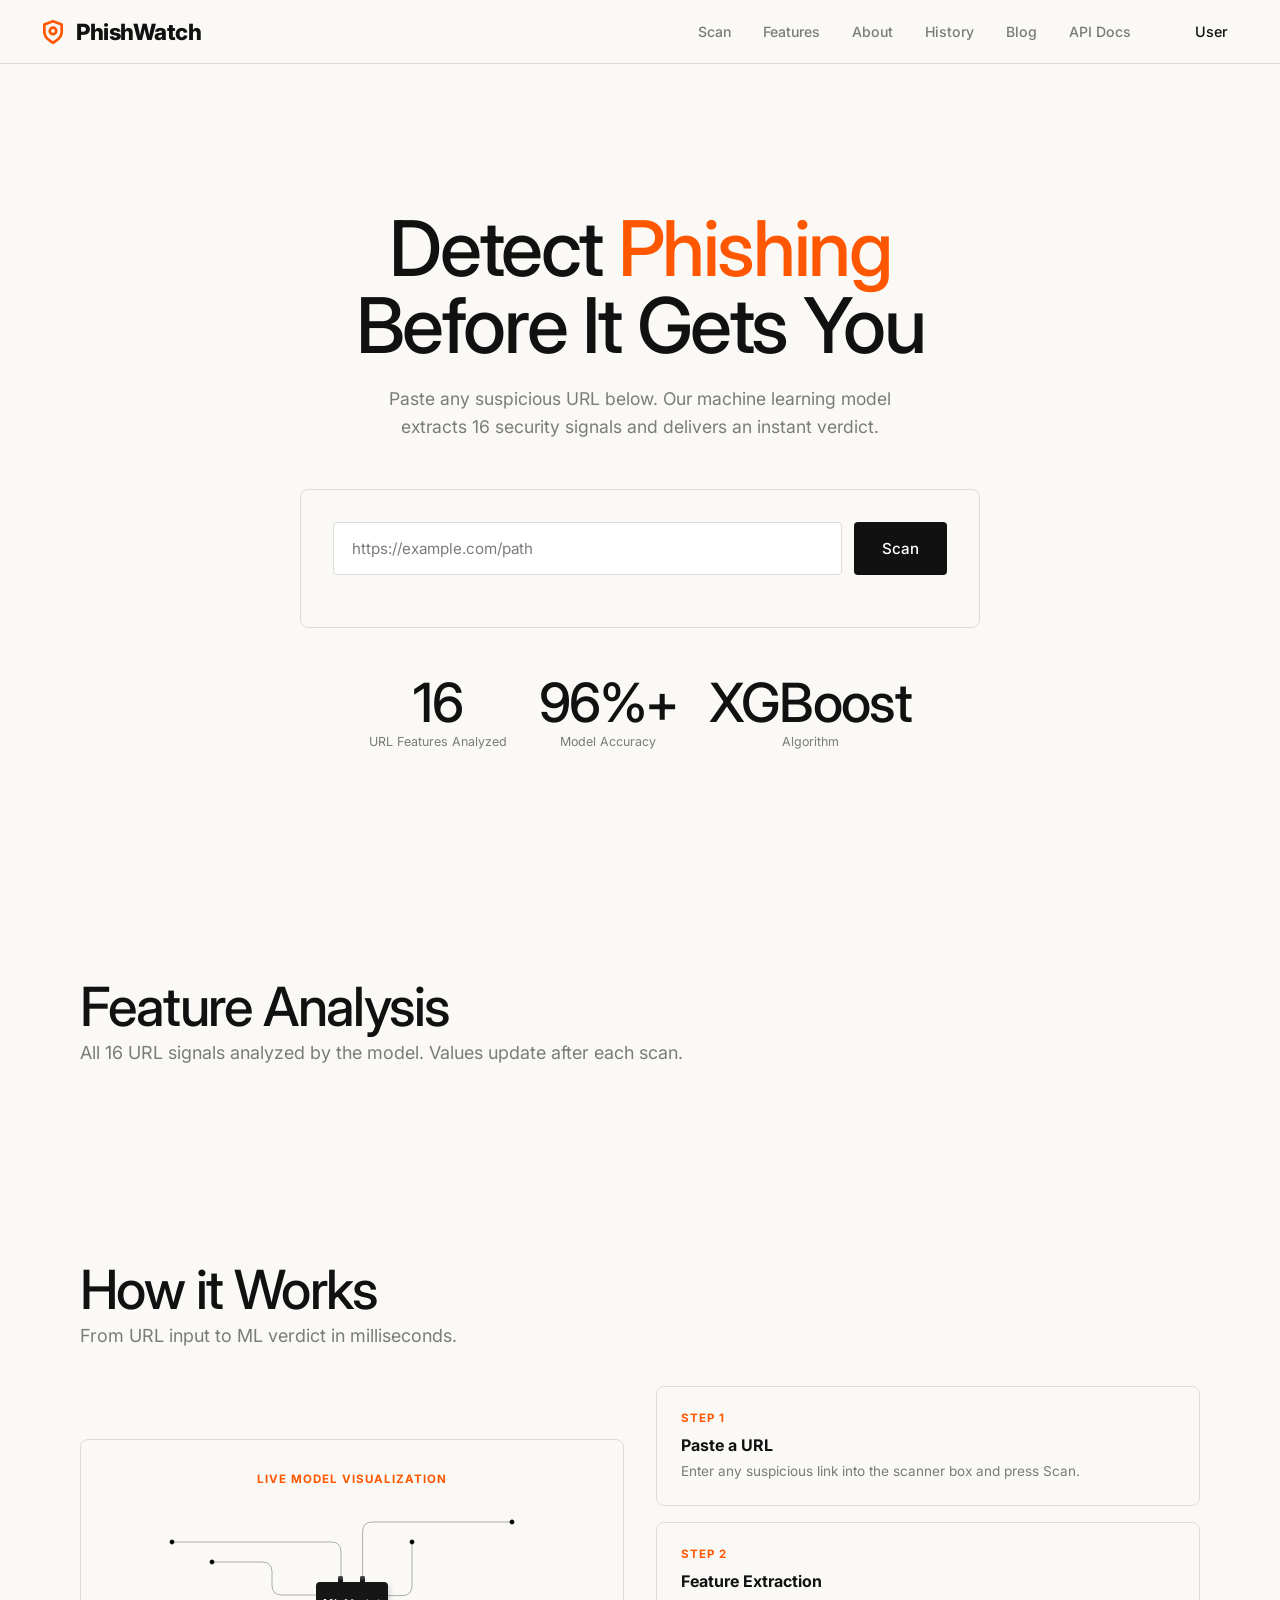
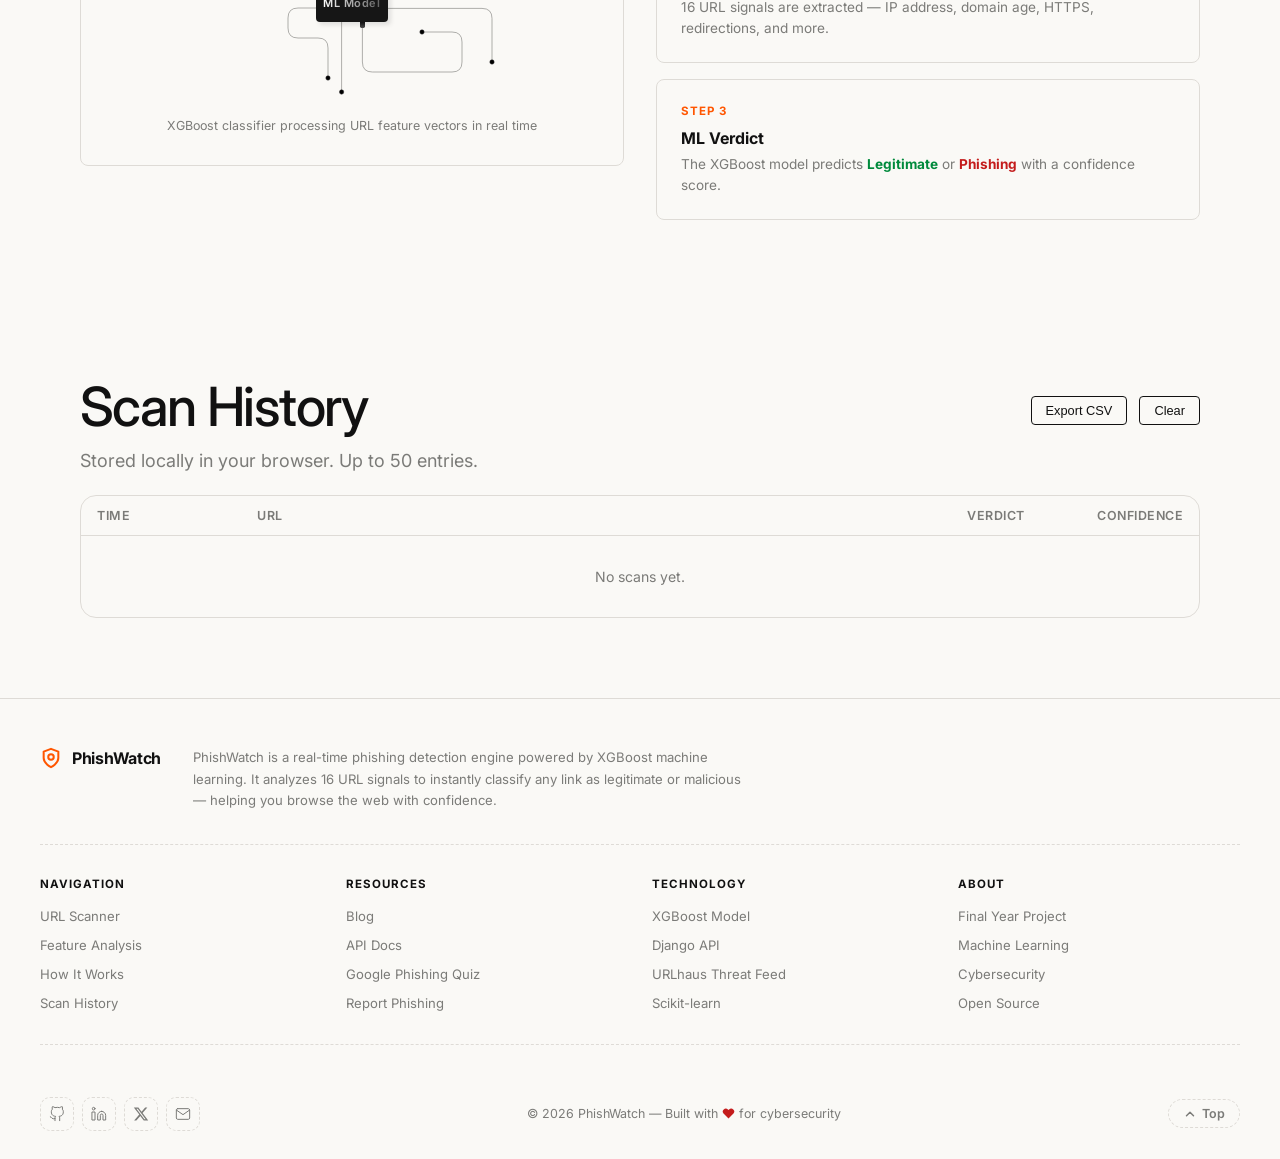
==== commit 1b8b943c: "Reorder navbar links and implement full profile dropdown on Blog and API Docs" ====
--- a/Project_Webapp/phisbusterv2/index.html
+++ b/Project_Webapp/phisbusterv2/index.html
@@ -108,10 +108,10 @@
     <nav class="pw-nav">
       <a href="#scanner">Scan</a>
       <a href="#features">Features</a>
+      <a href="#about">About</a>
+      <a href="#history">History</a>
       <a href="blogs.html">Blog</a>
       <a href="api.html">API Docs</a>
-      <a href="#about">About</a>
-      <a href="#history">History</a>
       <div class="pw-profile-dropdown" id="profileDropdownBtn">
         <img id="navAvatar" src="" alt="Avatar" style="display:none; width:36px; height:36px; border-radius:50%; object-fit:cover;">
         <span id="navName" style="font-weight: 500; font-size: 0.9rem; margin-left:8px; color: var(--text-primary);">User</span>
@@ -130,10 +130,10 @@
     <div class="mobile-menu" id="mobileMenu">
       <a href="#scanner">Scan</a>
       <a href="#features">Features</a>
+      <a href="#about">About</a>
+      <a href="#history">History</a>
       <a href="blogs.html">Blog</a>
       <a href="api.html">API Docs</a>
-      <a href="#about">About</a>
-      <a href="#history">History</a>
       <div id="mobileProfileSection" style="display:none; justify-content:space-between; align-items:center; padding:16px 24px; border-bottom:1px solid rgba(255,255,255,0.08);">
         <div style="display:flex; align-items:center;">
           <img id="mobileAvatar" src="" alt="Avatar" style="display:none; width:24px; height:24px; border-radius:50%; object-fit:cover; margin-right:8px;">
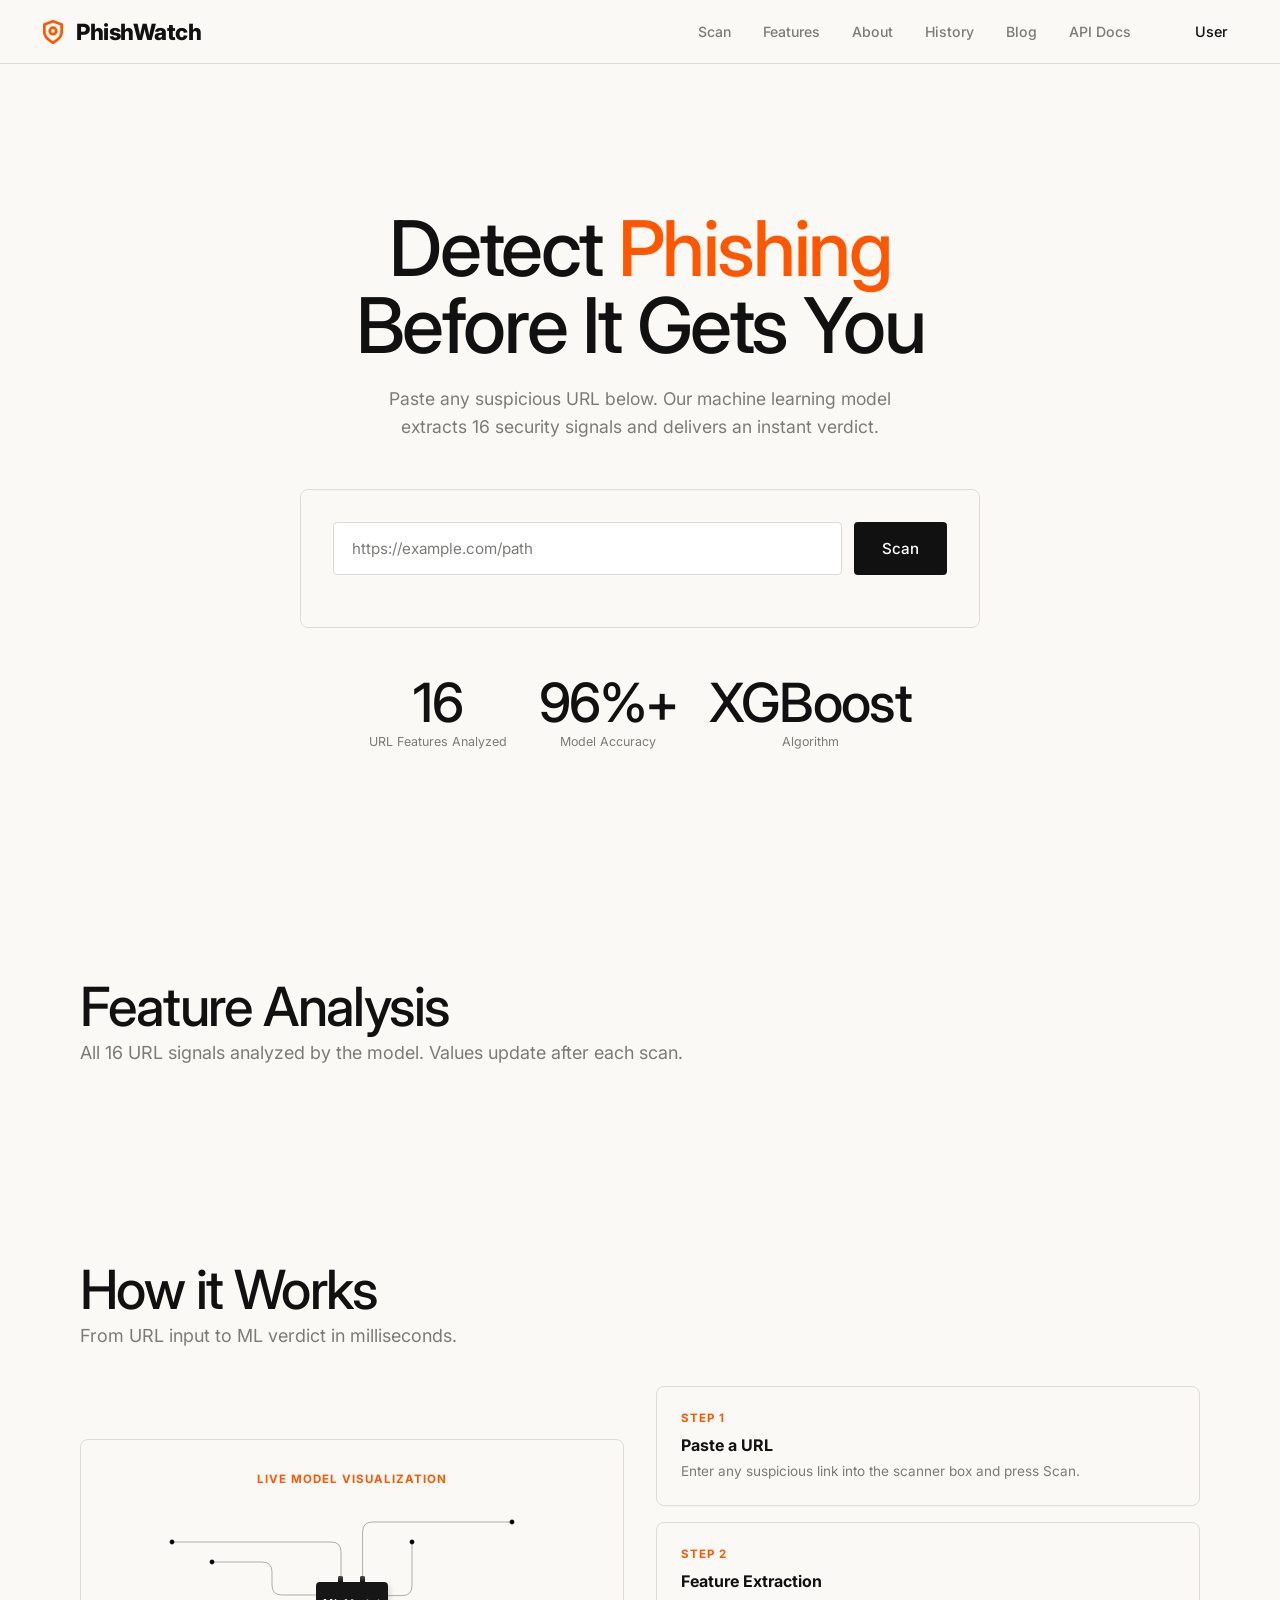
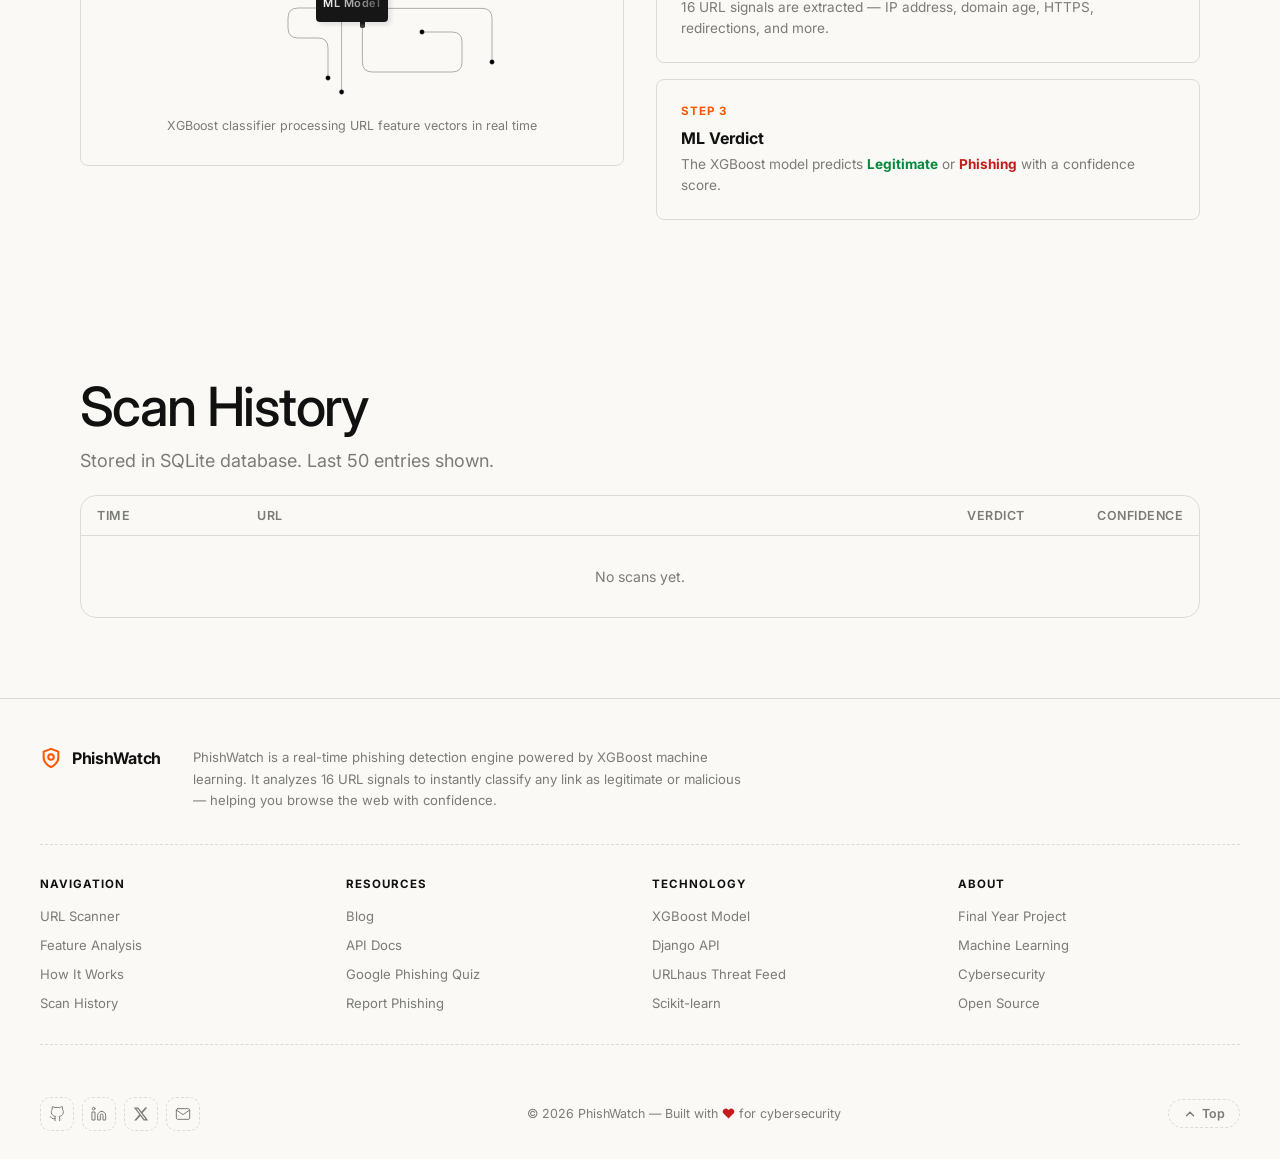
==== commit af09c631: "feat: integrate Google Safe Browsing, SSL checker, and SQLite history" ====
--- a/Project_Webapp/phisbusterv2/index.html
+++ b/Project_Webapp/phisbusterv2/index.html
@@ -226,6 +226,20 @@
         <h3 style="margin-top: 0; margin-bottom: 16px; font-size: 1.1rem; color: var(--text-primary); text-align: left;">Site Preview (Safe Sandbox)</h3>
         <img id="screenshotImg" src="" style="max-width: 100%; border-radius: 8px; border: 1px solid var(--border); display: block; margin: 0 auto;">
         <div style="font-size: 0.75rem; color: var(--text-muted); margin-top: 12px;"><i data-lucide="triangle-alert" class="icon-md icon-warning"></i> Preview rendered safely. No connection was made from your browser.</div>
+      </div>
+
+      <!-- Safe Browsing Panel -->
+      <div id="gsbSkeleton" style="display:none; padding: 24px; text-align: center; color: var(--text-muted); background: var(--bg-card); border: 1px solid var(--border); border-radius: 8px; margin-top: 16px;">
+        <i data-lucide="loader-circle" class="icon-sm icon-muted pw-spinner-icon" style="margin-right: 8px; animation: spin 1s linear infinite; display: inline-block;"></i> Checking Google Safe Browsing...
+      </div>
+      <div id="gsbCard" style="display:none; margin-top: 16px; padding: 24px; background: var(--bg-card); border: 1px solid var(--border); border-radius: 8px; text-align: left;">
+      </div>
+
+      <!-- SSL Certificate Panel -->
+      <div id="sslSkeleton" style="display:none; padding: 24px; text-align: center; color: var(--text-muted); background: var(--bg-card); border: 1px solid var(--border); border-radius: 8px; margin-top: 16px;">
+        <i data-lucide="loader-circle" class="icon-sm icon-muted pw-spinner-icon" style="margin-right: 8px; animation: spin 1s linear infinite; display: inline-block;"></i> Verifying SSL Certificate...
+      </div>
+      <div id="sslCard" style="display:none; margin-top: 16px; padding: 24px; background: var(--bg-card); border: 1px solid var(--border); border-radius: 8px; text-align: left;">
       </div>
     </div>
 
@@ -490,11 +504,9 @@
     <div style="display:flex;align-items:center;justify-content:space-between;margin-bottom:8px;">
       <div class="pw-section-title">Scan History</div>
       <div>
-        <button class="pw-btn-sm" onclick="exportHistoryCSV()" style="margin-right: 8px;">Export CSV</button>
-        <button class="pw-btn-sm" onclick="clearHistory()">Clear</button>
       </div>
     </div>
-    <div class="pw-section-sub" style="margin-bottom:24px;">Stored locally in your browser. Up to 50 entries.</div>
+    <div class="pw-section-sub" style="margin-bottom:24px;">Stored in SQLite database. Last 50 entries shown.</div>
     <div style="background:var(--bg-card);border:1px solid var(--border);border-radius:16px;overflow:hidden;">
       <table class="pw-history-table">
         <thead>
@@ -931,68 +943,54 @@
       });
     }
 
-    // ── History helpers ────────────────────────────────────────────────────────
-    function getHistory() { try { return JSON.parse(localStorage.getItem(getHistoryKey()) || "[]"); } catch { return []; } }
-    function saveHistory(h) { localStorage.setItem(getHistoryKey(), JSON.stringify(h.slice(0, 50))); }
-
-    window.renderHistory = function () {
+    // ── Backend History Helpers ──────────────────────────────────────────────────
+    window.renderHistory = async function () {
       const rows = document.getElementById("historyRows");
-      const items = getHistory();
-
       const statEl = document.getElementById("statSessionScans");
-      if (statEl) statEl.textContent = items.length;
-
-      if (!items.length) {
-        rows.innerHTML = `<tr><td colspan="4" style="text-align:center;color:var(--text-muted);padding:32px">No scans yet.</td></tr>`;
+
+      const user = auth.currentUser;
+      if (!user) {
+        if (rows) rows.innerHTML = `<tr><td colspan="4" style="text-align:center;color:var(--text-muted);padding:32px">Please log in to view history.</td></tr>`;
+        if (statEl) statEl.textContent = 0;
         return;
       }
-      rows.innerHTML = items.map(it => {
-        const cls = it.verdict === "Safe" ? "safe" : it.verdict === "Phishing" ? "phishing" : "unknown";
-        return `
-      <tr>
-        <td style="color:var(--text-muted);font-size:0.8rem">${new Date(it.ts).toLocaleString()}</td>
-        <td style="font-family:'JetBrains Mono',monospace;font-size:0.8rem">${it.url}</td>
-        <td><span class="pw-hist-badge ${cls}">${it.verdict}</span></td>
-        <td class="pw-conf-pct">${it.conf !== null ? it.conf + "%" : "—"}</td>
-      </tr>`;
-      }).join("");
-    }
-
-    function addHistory(item) {
-      const h = getHistory();
-      h.unshift(item);
-      saveHistory(h);
-      window.renderHistory();
-    }
-
-    window.clearHistory = function () {
-      localStorage.removeItem(getHistoryKey());
-      window.renderHistory();
-    }
-
-    // Export History to CSV
-    window.exportHistoryCSV = function () {
-      let history = getHistory();
-      if (history.length === 0) {
-        showToast("No history available to export.", "warning");
-        return;
-      }
-
-      let csvContent = "data:text/csv;charset=utf-8,Time,URL,Verdict,Confidence\n";
-      history.forEach(row => {
-        let verdict = row.verdict;
-        // Escape quotes in URL just in case
-        let safeUrl = row.url.replace(/"/g, '""');
-        csvContent += `"${new Date(row.ts).toLocaleString()}","${safeUrl}","${verdict}","${row.conf}%"\n`;
-      });
-
-      let encodedUri = encodeURI(csvContent);
-      let link = document.createElement("a");
-      link.setAttribute("href", encodedUri);
-      link.setAttribute("download", "phishwatch_scan_history.csv");
-      document.body.appendChild(link);
-      link.click();
-      document.body.removeChild(link);
+
+      try {
+        const token = await user.getIdToken();
+        const response = await fetch(`${API_BASE}/history/get/`, {
+          method: 'GET',
+          headers: {
+            'Authorization': `Bearer ${token}`
+          }
+        });
+        
+        if (!response.ok) throw new Error("Failed to fetch history");
+        const data = await response.json();
+        const items = data.history || [];
+        
+        if (statEl) statEl.textContent = items.length;
+
+        if (!items.length) {
+          if (rows) rows.innerHTML = `<tr><td colspan="4" style="text-align:center;color:var(--text-muted);padding:32px">No scans yet.</td></tr>`;
+          return;
+        }
+
+        if (rows) {
+          rows.innerHTML = items.map(it => {
+            const cls = it.verdict === "Safe" ? "safe" : it.verdict === "Phishing" ? "phishing" : "unknown";
+            return `
+          <tr>
+            <td style="color:var(--text-muted);font-size:0.8rem">${new Date(it.timestamp).toLocaleString()}</td>
+            <td style="font-family:'JetBrains Mono',monospace;font-size:0.8rem">${it.url}</td>
+            <td><span class="pw-hist-badge ${cls}">${it.verdict}</span></td>
+            <td class="pw-conf-pct">${it.confidence !== null ? it.confidence + "%" : "—"}</td>
+          </tr>`;
+          }).join("");
+        }
+      } catch (err) {
+        console.error("Error fetching history:", err);
+        if (rows) rows.innerHTML = `<tr><td colspan="4" style="text-align:center;color:var(--accent-red);padding:32px">Error loading history.</td></tr>`;
+      }
     }
 
     // ── Initialization ────────────────────────────────────────────────────────────────
@@ -1012,6 +1010,8 @@
       document.getElementById("errorCard").style.display = "none";
       document.getElementById("whoisCard").style.display = "none";
       document.getElementById("screenshotCard").style.display = "none";
+      document.getElementById("gsbCard").style.display = "none";
+      document.getElementById("sslCard").style.display = "none";
       document.getElementById("loadingCard").style.display = "block";
 
       try {
@@ -1068,7 +1068,19 @@
         if (data.features) updateFeatureGrid(data.features);
 
         // History
-        addHistory({ url, verdict, conf: confidence, ts: Date.now() });
+        try {
+          await fetch(`${API_BASE}/history/save/`, {
+            method: "POST",
+            headers: {
+              "Content-Type": "application/json",
+              "Authorization": `Bearer ${token}`
+            },
+            body: JSON.stringify({ url, verdict, confidence })
+          });
+          window.renderHistory();
+        } catch (e) {
+          console.error("Failed to save history:", e);
+        }
 
         // Show reset
         document.getElementById("resetBtn").style.display = "block";
@@ -1093,8 +1105,12 @@
       document.getElementById("loadingCard").style.display = "none";
       document.getElementById("whoisCard").style.display = "none";
       document.getElementById("screenshotCard").style.display = "none";
+      document.getElementById("gsbCard").style.display = "none";
+      document.getElementById("sslCard").style.display = "none";
       document.getElementById("whoisSkeleton").style.display = "none";
       document.getElementById("screenshotSkeleton").style.display = "none";
+      document.getElementById("gsbSkeleton").style.display = "none";
+      document.getElementById("sslSkeleton").style.display = "none";
       document.getElementById("resetBtn").style.display = "none";
       document.getElementById("confFill").style.width = "0%";
       window.initFeatureGrid();
@@ -1105,6 +1121,10 @@
       document.getElementById("whoisCard").style.display = "none";
       document.getElementById("screenshotSkeleton").style.display = "block";
       document.getElementById("screenshotCard").style.display = "none";
+      document.getElementById("gsbSkeleton").style.display = "block";
+      document.getElementById("gsbCard").style.display = "none";
+      document.getElementById("sslSkeleton").style.display = "block";
+      document.getElementById("sslCard").style.display = "none";
 
       const headers = {
         "Content-Type": "application/json",
@@ -1120,7 +1140,15 @@
         method: "POST", headers, body: JSON.stringify({ url })
       }).then(r => r.json()).catch(() => ({ success: false }));
 
-      const [whoisData, screenshotData] = await Promise.all([whoisPromise, screenshotPromise]);
+      const gsbPromise = fetch(`${API_BASE}/safebrowsing/`, {
+        method: "POST", headers, body: JSON.stringify({ url })
+      }).then(r => r.json()).catch(() => ({ success: false }));
+
+      const sslPromise = fetch(`${API_BASE}/ssl/`, {
+        method: "POST", headers, body: JSON.stringify({ url })
+      }).then(r => r.json()).catch(() => ({ success: false }));
+
+      const [whoisData, screenshotData, gsbData, sslData] = await Promise.all([whoisPromise, screenshotPromise, gsbPromise, sslPromise]);
 
       // WHOIS rendering
       document.getElementById("whoisSkeleton").style.display = "none";
@@ -1157,6 +1185,98 @@
         screenshotCard.innerHTML = `<div style="color: var(--text-muted); text-align: center;">Preview unavailable for this URL.</div>`;
         lucide.createIcons();
       }
+
+      // Google Safe Browsing rendering
+      document.getElementById("gsbSkeleton").style.display = "none";
+      const gsbCard = document.getElementById("gsbCard");
+      gsbCard.style.display = "block";
+      if (gsbData.success) {
+        if (gsbData.is_dangerous) {
+          gsbCard.style.backgroundColor = "rgba(255, 60, 60, 0.05)";
+          gsbCard.style.borderColor = "rgba(255, 60, 60, 0.2)";
+          gsbCard.innerHTML = `
+            <h3 style="margin-top: 0; margin-bottom: 12px; font-size: 1.1rem; color: var(--text-primary); display: flex; align-items: center; gap: 8px;">
+              <i data-lucide="shield-x" class="icon-md icon-danger"></i> Google Safe Browsing
+            </h3>
+            <div style="color: var(--accent-red); font-weight: 600; margin-bottom: 8px;">${gsbData.verdict}</div>
+            ${gsbData.threat_type ? `<div style="display: inline-block; padding: 4px 8px; background: rgba(255, 60, 60, 0.1); border-radius: 4px; font-size: 0.8rem; color: var(--accent-red); font-family: monospace;">Threat Type: ${gsbData.threat_type}</div>` : ''}
+          `;
+        } else {
+          gsbCard.style.backgroundColor = "rgba(46, 213, 115, 0.05)";
+          gsbCard.style.borderColor = "rgba(46, 213, 115, 0.2)";
+          gsbCard.innerHTML = `
+            <h3 style="margin-top: 0; margin-bottom: 12px; font-size: 1.1rem; color: var(--text-primary); display: flex; align-items: center; gap: 8px;">
+              <i data-lucide="shield-check" class="icon-md icon-success"></i> Google Safe Browsing
+            </h3>
+            <div style="color: var(--accent-green); font-weight: 500;">${gsbData.verdict}</div>
+          `;
+        }
+      } else {
+        gsbCard.style.backgroundColor = "var(--bg-card)";
+        gsbCard.style.borderColor = "var(--border)";
+        gsbCard.innerHTML = `
+          <h3 style="margin-top: 0; margin-bottom: 12px; font-size: 1.1rem; color: var(--text-primary); display: flex; align-items: center; gap: 8px;">
+            <i data-lucide="shield" class="icon-md icon-muted"></i> Google Safe Browsing
+          </h3>
+          <div style="color: var(--text-muted);">Google Safe Browsing check unavailable</div>
+        `;
+      }
+
+      // SSL rendering
+      document.getElementById("sslSkeleton").style.display = "none";
+      const sslCard = document.getElementById("sslCard");
+      sslCard.style.display = "block";
+      if (sslData.success) {
+        if (sslData.has_ssl) {
+          if (sslData.is_expired) {
+            sslCard.style.backgroundColor = "rgba(255, 60, 60, 0.05)";
+            sslCard.style.borderColor = "rgba(255, 60, 60, 0.2)";
+            sslCard.innerHTML = `
+              <h3 style="margin-top: 0; margin-bottom: 12px; font-size: 1.1rem; color: var(--text-primary); display: flex; align-items: center; gap: 8px;">
+                <i data-lucide="unlock" class="icon-md icon-danger"></i> SSL Certificate Expired
+              </h3>
+              <div style="display: flex; flex-direction: column; gap: 4px; font-size: 0.9rem; color: var(--text-muted);">
+                <div>Issuer: <span style="color: var(--text-primary);">${sslData.issuer}</span></div>
+                <div>Subject: <span style="color: var(--text-primary);">${sslData.subject}</span></div>
+                <div>Expired On: <span style="color: var(--accent-red);">${sslData.expiry_date}</span></div>
+              </div>
+            `;
+          } else {
+            sslCard.style.backgroundColor = "rgba(46, 213, 115, 0.05)";
+            sslCard.style.borderColor = "rgba(46, 213, 115, 0.2)";
+            sslCard.innerHTML = `
+              <h3 style="margin-top: 0; margin-bottom: 12px; font-size: 1.1rem; color: var(--text-primary); display: flex; align-items: center; gap: 8px;">
+                <i data-lucide="lock" class="icon-md icon-success"></i> SSL Certificate Valid
+              </h3>
+              <div style="display: flex; flex-direction: column; gap: 4px; font-size: 0.9rem; color: var(--text-muted);">
+                <div>Issuer: <span style="color: var(--text-primary);">${sslData.issuer}</span></div>
+                <div>Subject: <span style="color: var(--text-primary);">${sslData.subject}</span></div>
+                <div>Expires: <span style="color: var(--text-primary);">${sslData.expiry_date}</span></div>
+              </div>
+            `;
+          }
+        } else {
+          sslCard.style.backgroundColor = "rgba(255, 60, 60, 0.05)";
+          sslCard.style.borderColor = "rgba(255, 60, 60, 0.2)";
+          sslCard.innerHTML = `
+            <h3 style="margin-top: 0; margin-bottom: 12px; font-size: 1.1rem; color: var(--text-primary); display: flex; align-items: center; gap: 8px;">
+              <i data-lucide="shield-alert" class="icon-md icon-danger"></i> No SSL Certificate
+            </h3>
+            <div style="color: var(--accent-red);">${sslData.error || "Connection is not secure"}</div>
+          `;
+        }
+      } else {
+        sslCard.style.backgroundColor = "var(--bg-card)";
+        sslCard.style.borderColor = "var(--border)";
+        sslCard.innerHTML = `
+          <h3 style="margin-top: 0; margin-bottom: 12px; font-size: 1.1rem; color: var(--text-primary); display: flex; align-items: center; gap: 8px;">
+            <i data-lucide="shield" class="icon-md icon-muted"></i> SSL Certificate
+          </h3>
+          <div style="color: var(--text-muted);">SSL check unavailable</div>
+        `;
+      }
+
+      lucide.createIcons();
     }
 
     // ── Allow Enter key ────────────────────────────────────────────────────────
--- a/Project_Webapp/phisbusterv2/assets/css/custom.css
+++ b/Project_Webapp/phisbusterv2/assets/css/custom.css
@@ -33,6 +33,10 @@
   padding: 0;
 }
 
+html {
+  scroll-behavior: smooth;
+}
+
 body {
   font-family: 'Inter', sans-serif;
   background: var(--bg-primary);
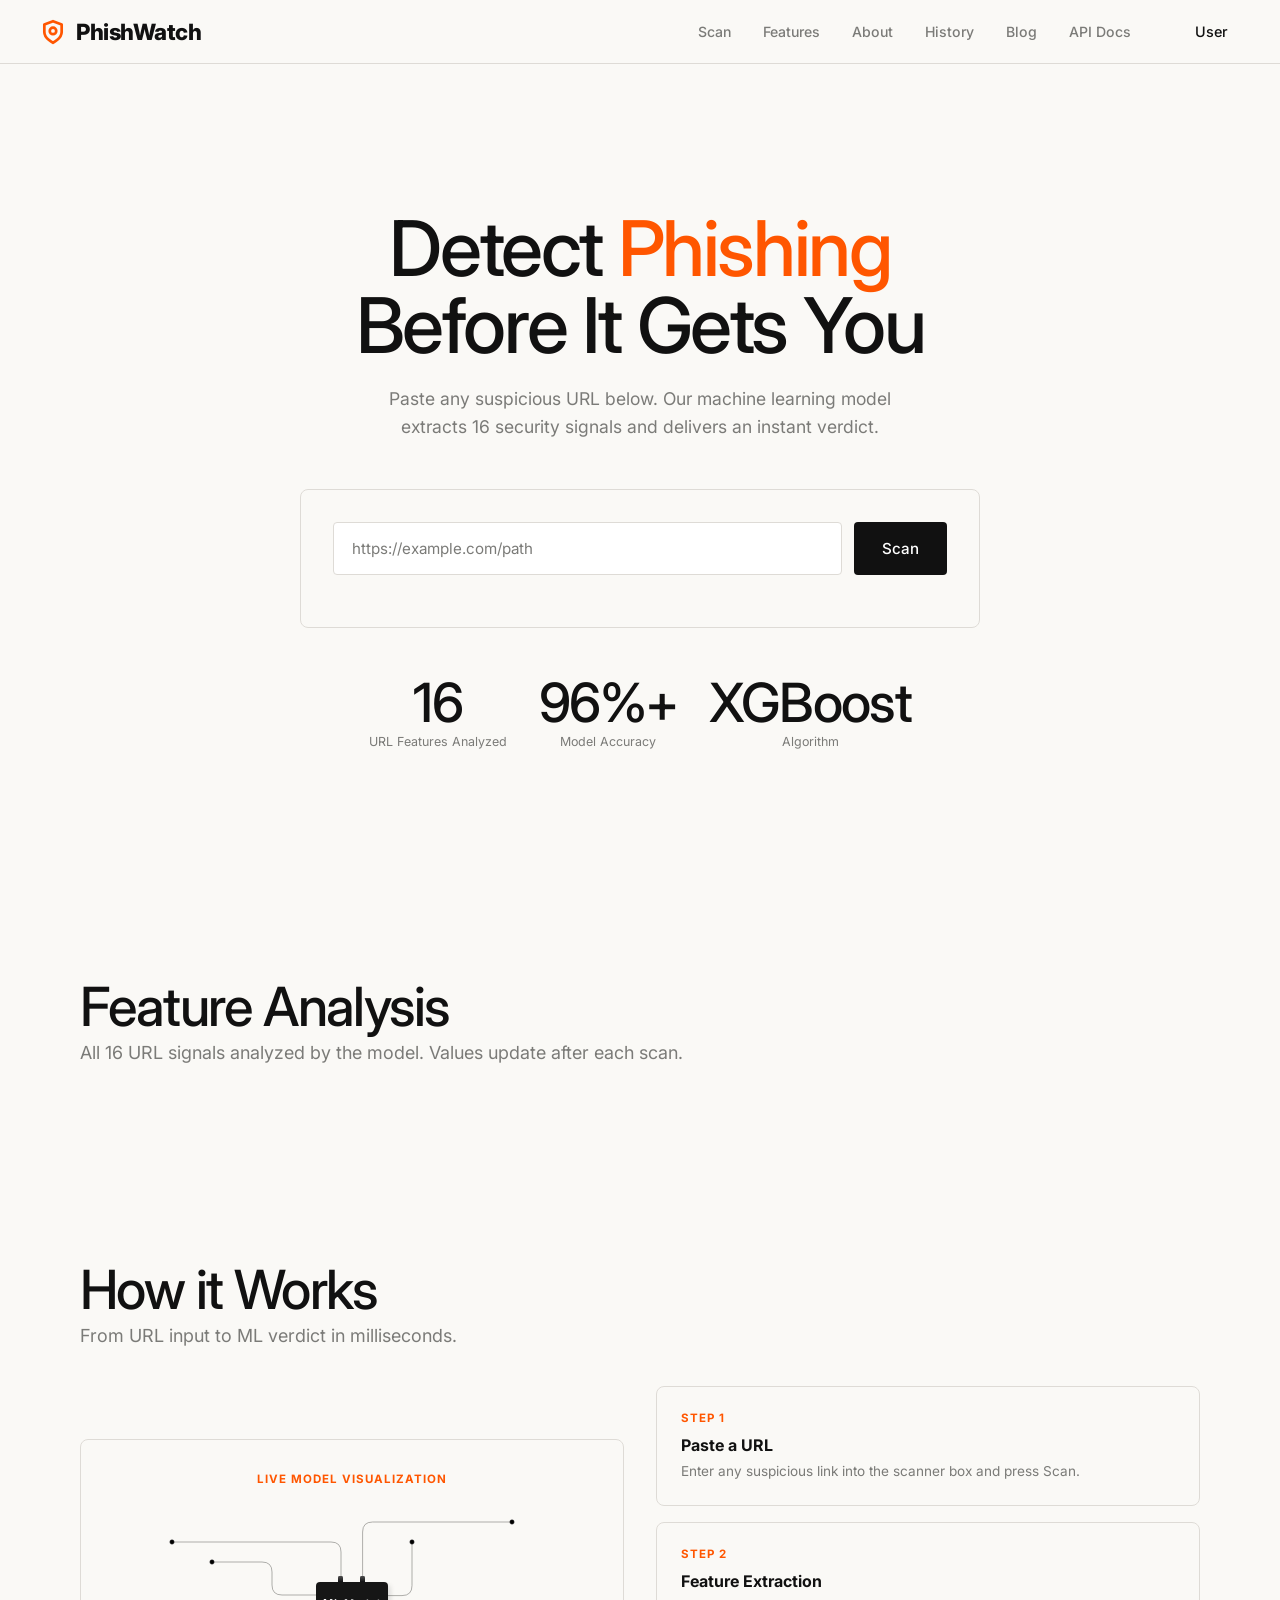
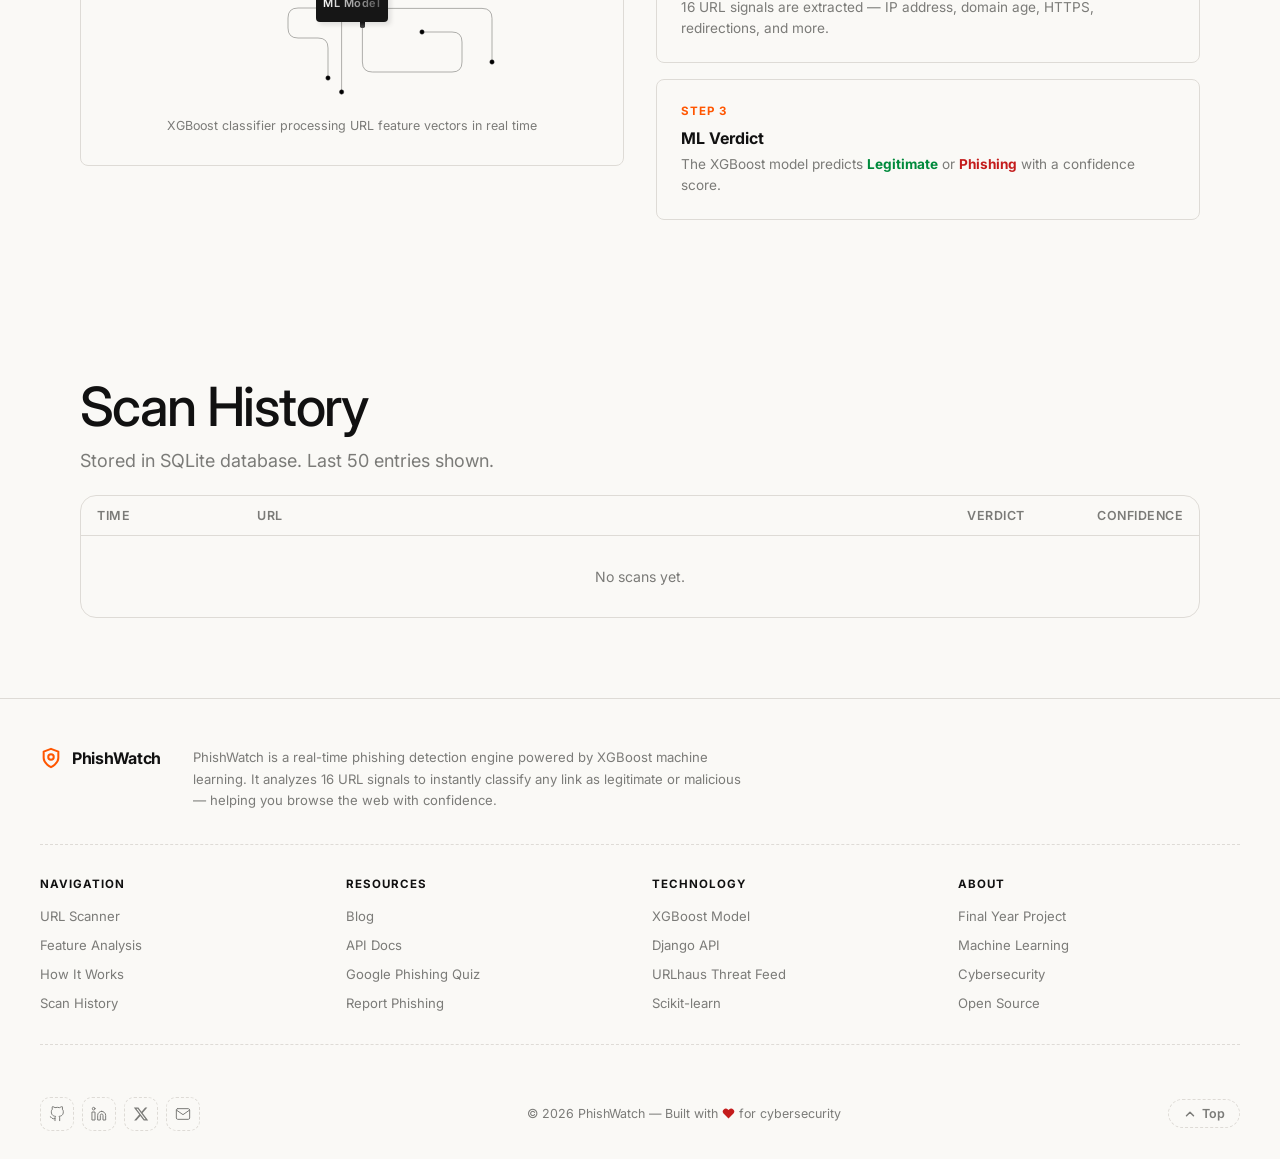
==== commit 9d520522: "fix: update API_BASE to local IP for mobile testing and allow all hosts" ====
--- a/Project_Webapp/phisbusterv2/index.html
+++ b/Project_Webapp/phisbusterv2/index.html
@@ -824,7 +824,7 @@
     };
 
     // ── Constants ──────────────────────────────────────────────────────────────
-    const API_BASE = 'http://127.0.0.1:8000';
+    const API_BASE = 'http://192.168.1.11:8000';
 
     function getHistoryKey() {
       const uid = auth.currentUser ? auth.currentUser.uid : "guest";
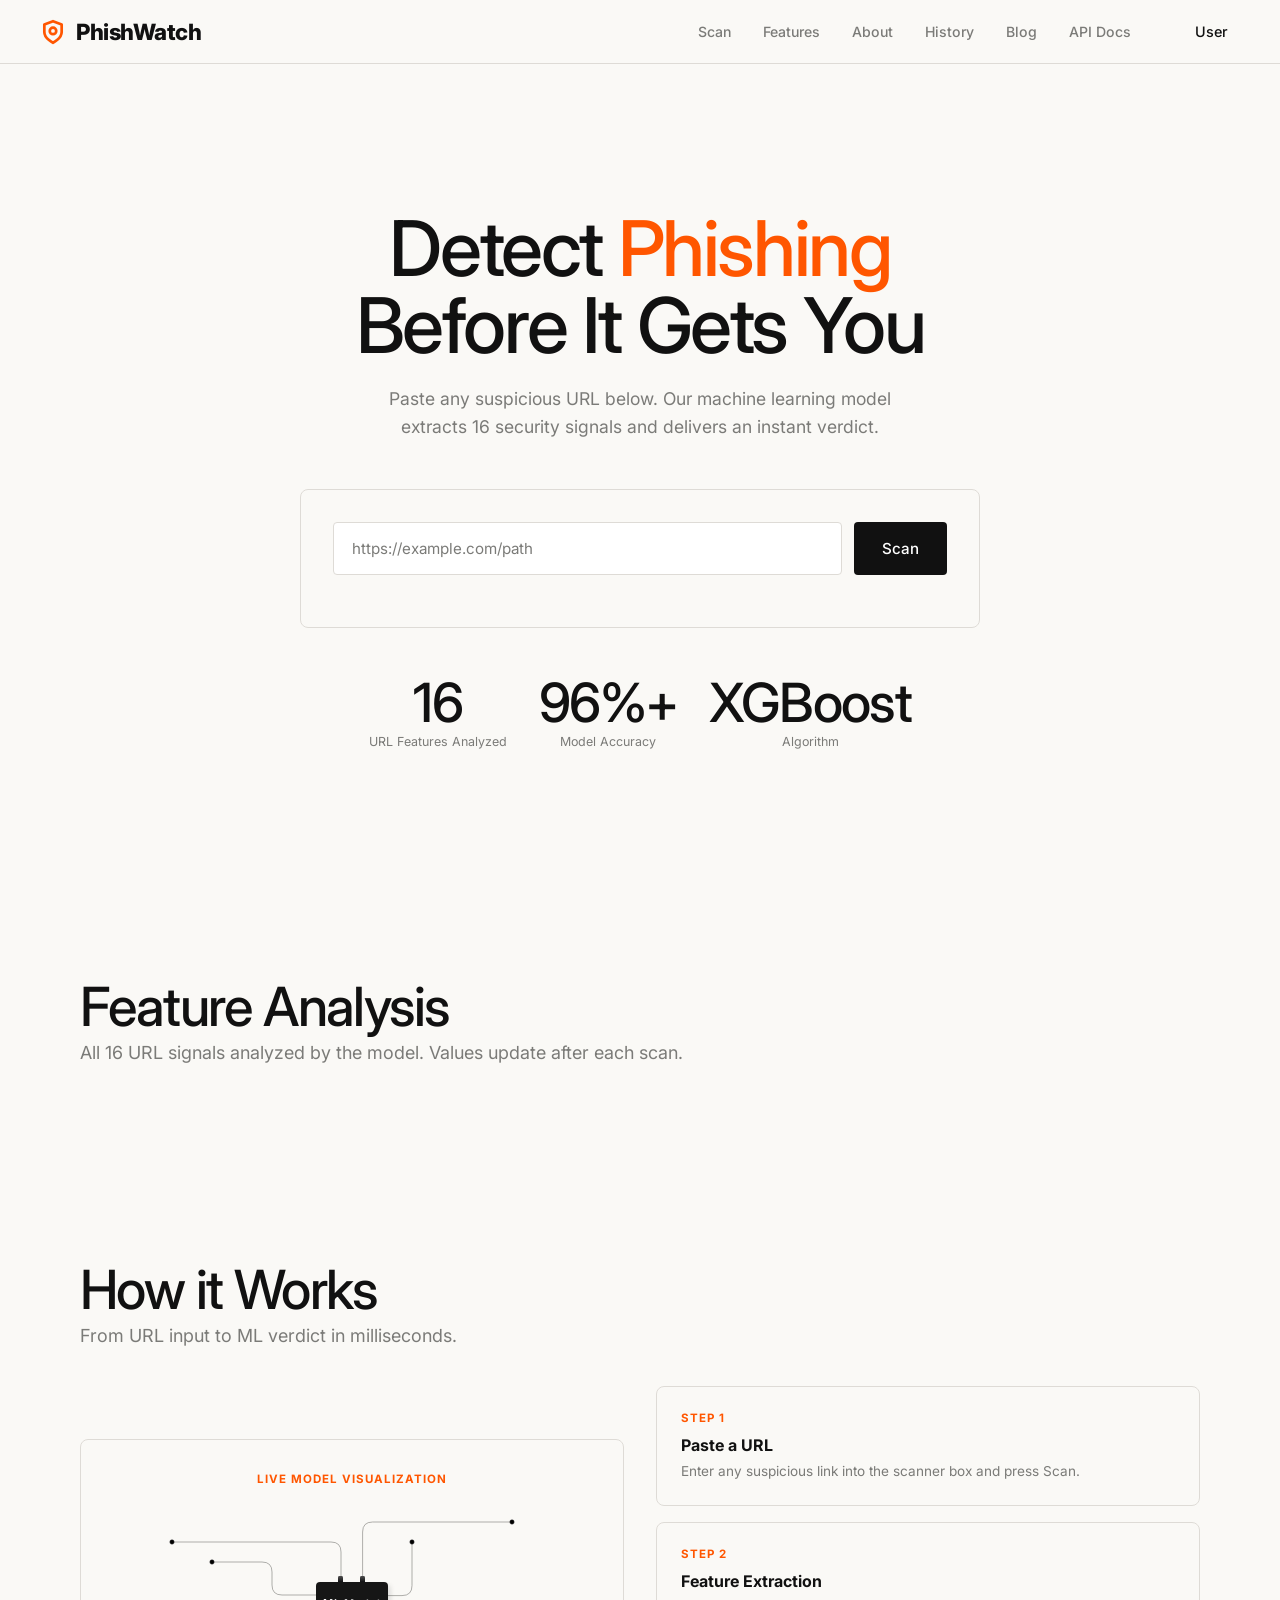
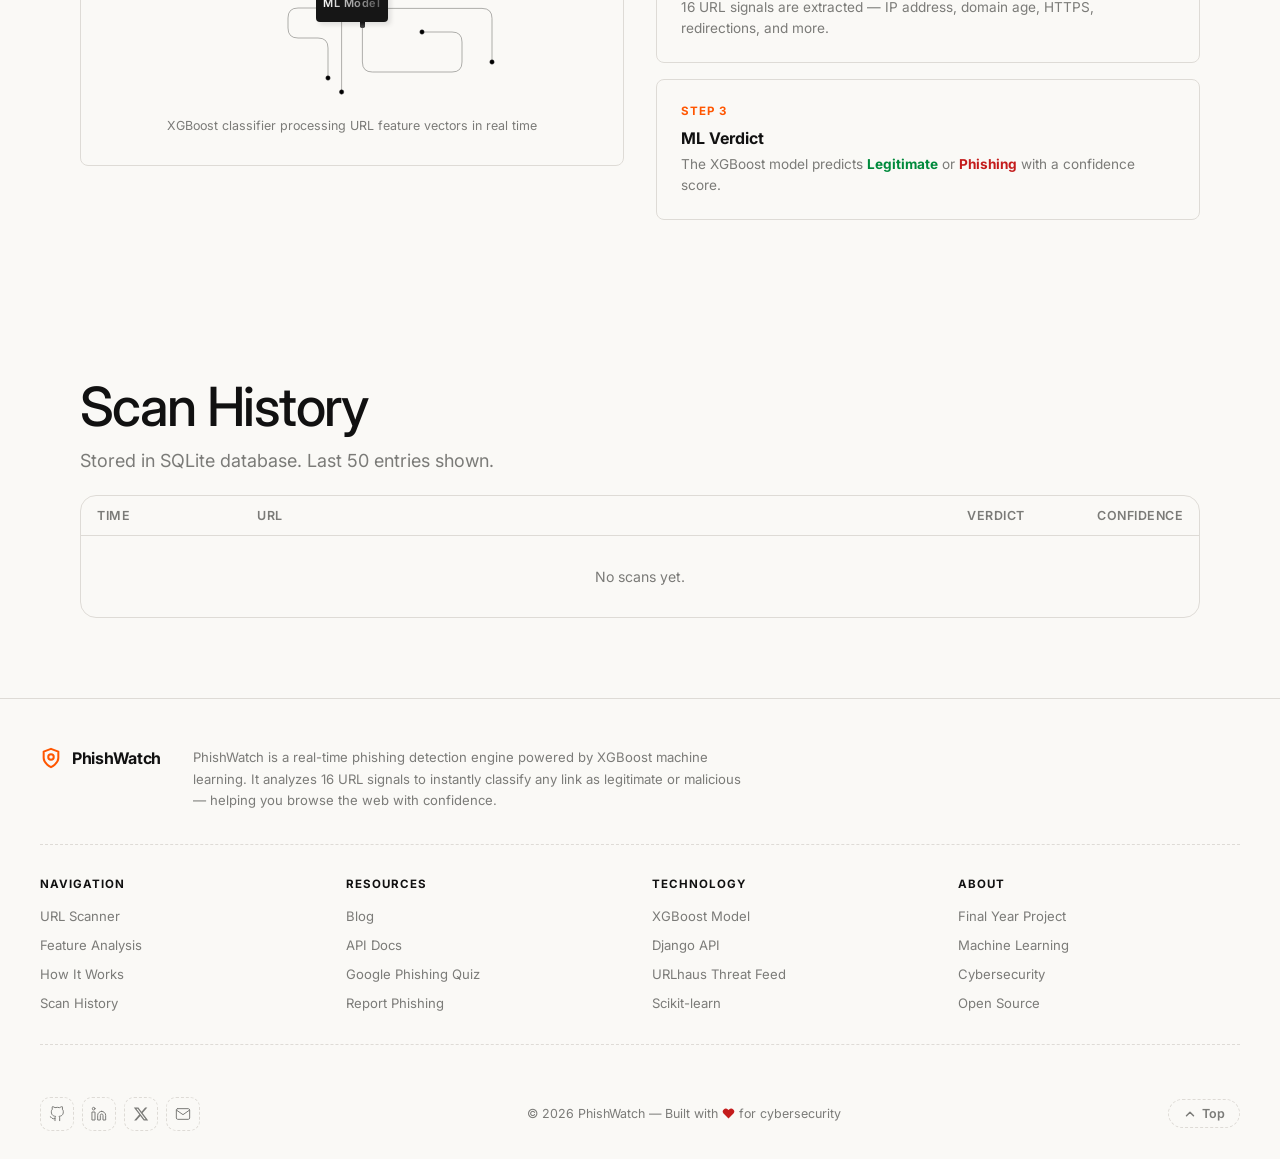
==== commit fb7d6c93: "Configure local IP for mobile testing" ====
--- a/Project_Webapp/phisbusterv2/index.html
+++ b/Project_Webapp/phisbusterv2/index.html
@@ -824,7 +824,7 @@
     };
 
     // ── Constants ──────────────────────────────────────────────────────────────
-    const API_BASE = 'http://192.168.1.11:8000';
+    const API_BASE = 'http://192.168.1.5:8000';
 
     function getHistoryKey() {
       const uid = auth.currentUser ? auth.currentUser.uid : "guest";
